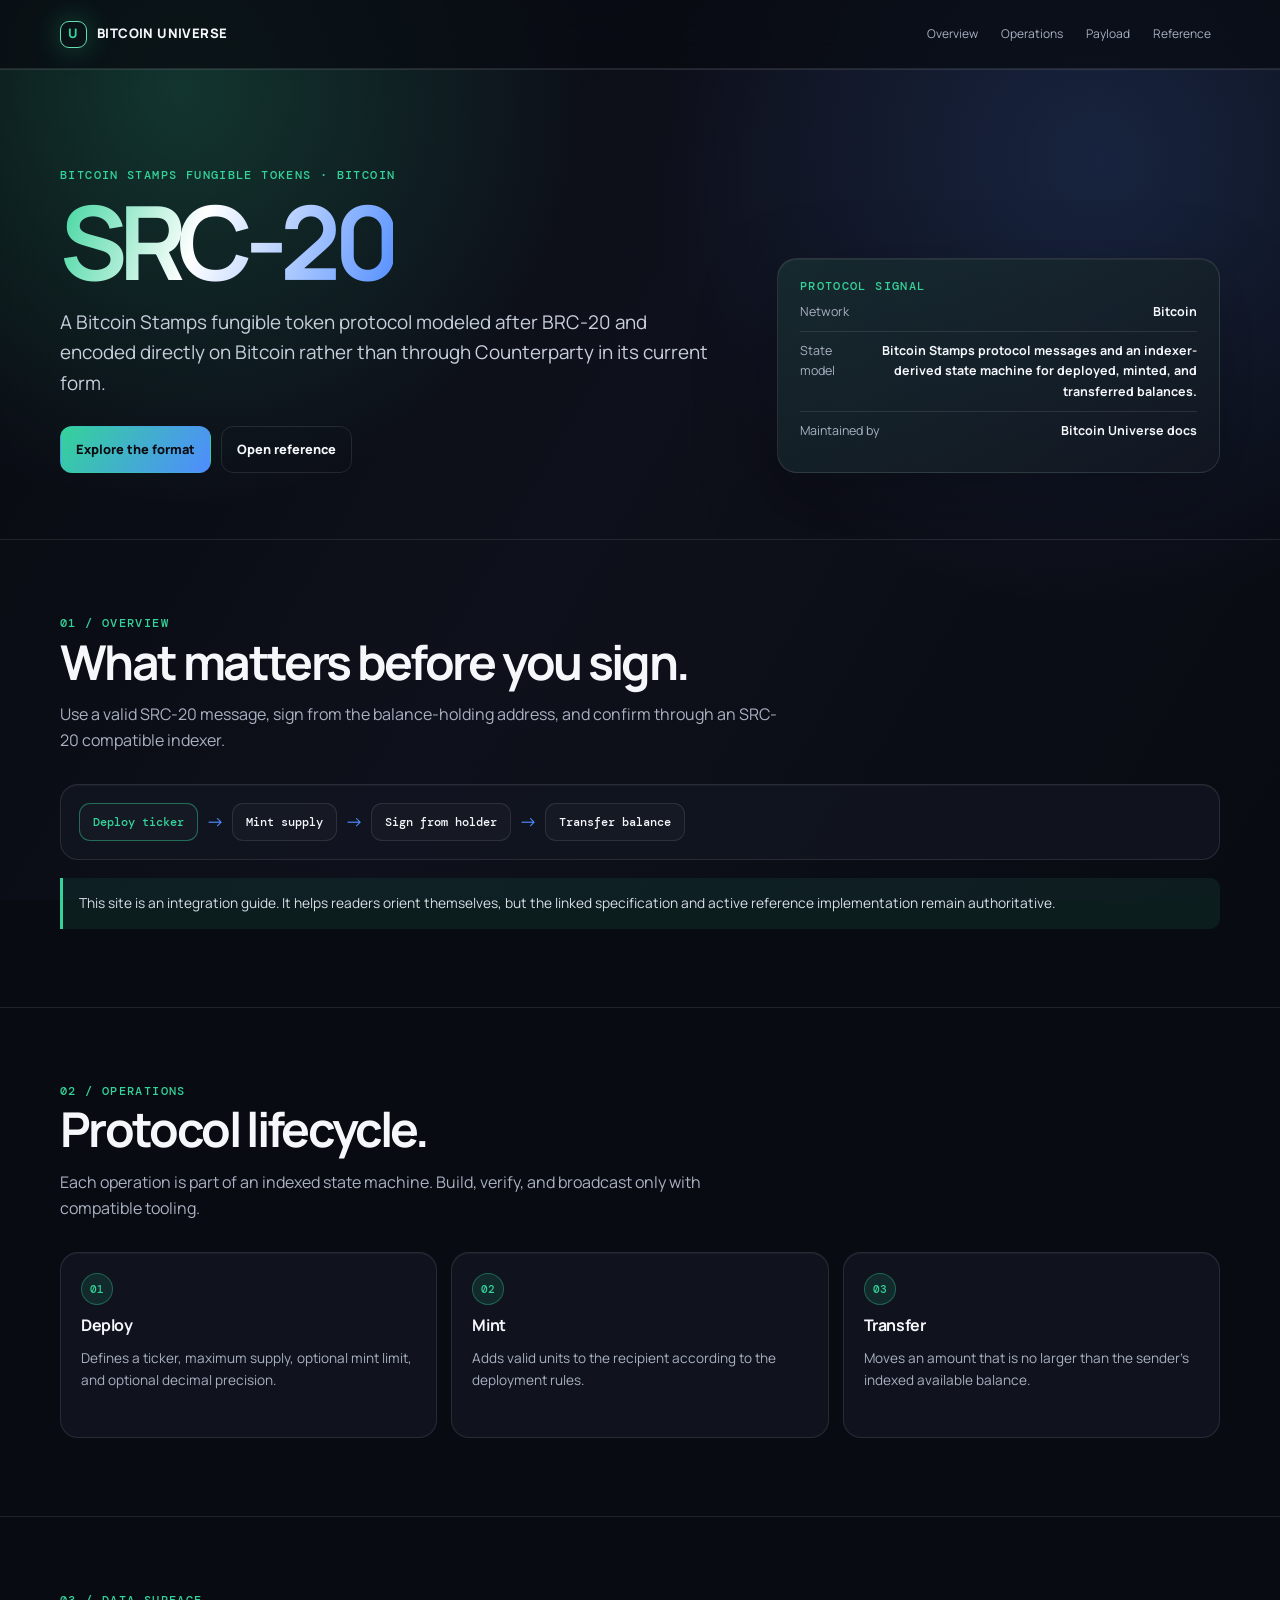
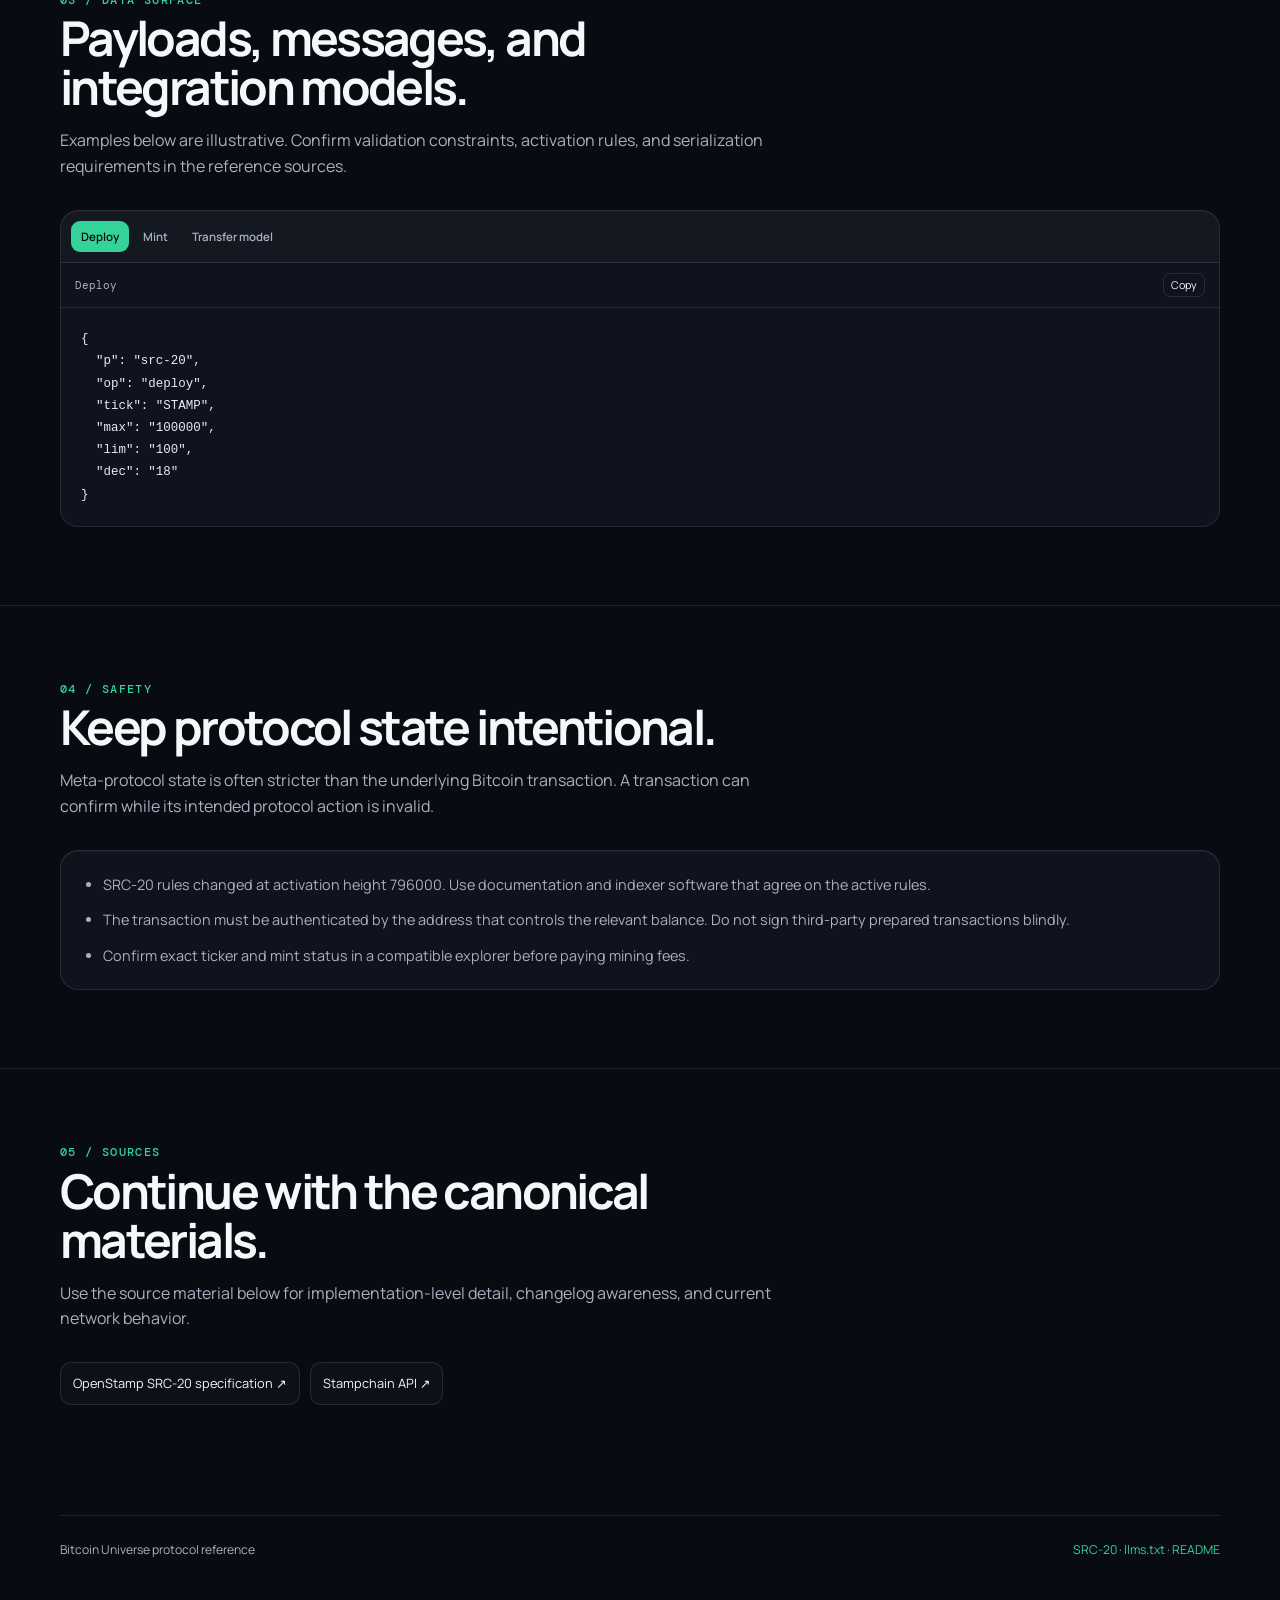
==== index.html @ a76d252d "Publish src-20-docs protocol documentation" ====
<!doctype html>
<html lang="en">
<head>
  <meta charset="utf-8">
  <meta name="viewport" content="width=device-width, initial-scale=1">
  <meta name="description" content="SRC-20 protocol documentation by Bitcoin Universe.">
  <title>SRC-20 | Bitcoin Universe</title>
  <link rel="preconnect" href="https://fonts.googleapis.com">
  <link rel="preconnect" href="https://fonts.gstatic.com" crossorigin>
  <link href="https://fonts.googleapis.com/css2?family=DM+Mono:wght@400;500&family=Manrope:wght@400;500;600;700;800&display=swap" rel="stylesheet">
  <style>
    :root { --accent: #34d399; --accent-2: #4f8cff; --ink: #f5f7fb; --muted: #a9b1c2; --panel: rgba(19,23,34,.78); --line: rgba(255,255,255,.1); --bg: #090b12; --mono: "DM Mono", monospace; --sans: Manrope, system-ui, sans-serif; }
    * { box-sizing: border-box; } html { scroll-behavior: smooth; } body { margin: 0; color: var(--ink); background: var(--bg); font-family: var(--sans); line-height: 1.62; } body::before { content: ""; position: fixed; inset: 0; z-index: -2; background: radial-gradient(circle at 14% 10%, color-mix(in srgb, var(--accent) 21%, transparent), transparent 26rem), radial-gradient(circle at 86% 18%, color-mix(in srgb, var(--accent-2) 17%, transparent), transparent 28rem), linear-gradient(120deg, #080a10, #0e101b 48%, #090b12); } body::after { content: ""; position: fixed; inset: 0; z-index: -1; opacity: .3; background-image: linear-gradient(rgba(255,255,255,.025) 1px, transparent 1px), linear-gradient(90deg, rgba(255,255,255,.025) 1px, transparent 1px); background-size: 48px 48px; mask-image: linear-gradient(to bottom, black, transparent 80%); }
    a { color: inherit; } .wrap { width: min(1160px, calc(100% - 40px)); margin: auto; } .eyebrow, .kicker { font: 500 .72rem/1 var(--mono); letter-spacing: .12em; text-transform: uppercase; color: var(--accent); } .site-header { position: sticky; top: 0; z-index: 20; backdrop-filter: blur(20px); background: rgba(9,11,18,.74); border-bottom: 1px solid var(--line); } .bar { min-height: 68px; display: flex; align-items: center; justify-content: space-between; gap: 20px; } .brand { display: flex; gap: 10px; align-items: center; text-decoration: none; font-size: .82rem; font-weight: 800; letter-spacing: .03em; } .brand-mark { width: 27px; height: 27px; border: 1px solid color-mix(in srgb, var(--accent) 76%, white); border-radius: 9px; display: grid; place-items: center; color: var(--accent); box-shadow: 0 0 28px color-mix(in srgb, var(--accent) 32%, transparent); } nav { display: flex; flex-wrap: wrap; gap: 5px; } nav a { color: var(--muted); font-size: .75rem; text-decoration: none; padding: 7px 9px; border-radius: 8px; } nav a:hover { color: var(--ink); background: rgba(255,255,255,.06); } .hero { padding: 100px 0 66px; position: relative; overflow: clip; } .hero-grid { display: grid; grid-template-columns: minmax(0,1.2fr) minmax(280px,.8fr); gap: 52px; align-items: end; } h1 { max-width: 780px; margin: 12px 0 18px; font-size: clamp(3rem, 8vw, 6.5rem); letter-spacing: -.075em; line-height: .92; } h1 .gradient { background: linear-gradient(110deg, var(--accent), #fff 42%, var(--accent-2)); color: transparent; background-clip: text; } .lead { color: #c8cfdd; font-size: clamp(1rem, 1.7vw, 1.18rem); max-width: 720px; } .hero-actions { display: flex; flex-wrap: wrap; gap: 10px; margin-top: 28px; } .button { border: 1px solid var(--line); border-radius: 12px; padding: 12px 15px; text-decoration: none; font-size: .8rem; font-weight: 800; transition: transform .2s, border-color .2s; } .button:hover { transform: translateY(-2px); border-color: var(--accent); } .button.primary { background: linear-gradient(125deg, var(--accent), var(--accent-2)); color: #0a0b10; border-color: transparent; } .signal { padding: 22px; border: 1px solid var(--line); border-radius: 20px; background: linear-gradient(150deg, color-mix(in srgb, var(--accent) 10%, var(--panel)), var(--panel)); box-shadow: inset 0 1px rgba(255,255,255,.06), 0 25px 80px rgba(0,0,0,.25); } .signal-line { display: flex; justify-content: space-between; gap: 10px; padding: 9px 0; border-bottom: 1px solid var(--line); font-size: .78rem; } .signal-line:last-child { border: 0; } .signal-line span { color: var(--muted); } .signal-line strong { text-align: right; color: var(--ink); } section { padding: 78px 0; border-top: 1px solid var(--line); } .section-head { max-width: 720px; margin-bottom: 30px; } h2 { margin: 8px 0 10px; font-size: clamp(1.8rem, 4vw, 3rem); letter-spacing: -.055em; line-height: 1.02; } h3 { margin: 8px 0; font-size: 1rem; letter-spacing: -.025em; } p { color: var(--muted); } .grid { display: grid; grid-template-columns: repeat(3, 1fr); gap: 14px; } .card, .safety, .flow, .payload, .table-wrap { border: 1px solid var(--line); border-radius: 18px; background: var(--panel); box-shadow: inset 0 1px rgba(255,255,255,.04); } .card { padding: 20px; min-height: 186px; } .step { display: inline-grid; place-items: center; width: 32px; height: 32px; border-radius: 50%; font: 500 .7rem var(--mono); color: var(--accent); background: color-mix(in srgb, var(--accent) 12%, transparent); border: 1px solid color-mix(in srgb, var(--accent) 35%, transparent); } .card p { font-size: .85rem; margin: 0; } .flow { display: flex; flex-wrap: wrap; align-items: center; gap: 8px; padding: 18px; } .flow-item { padding: 10px 13px; border: 1px solid var(--line); border-radius: 11px; font: 500 .75rem var(--mono); background: rgba(255,255,255,.025); } .flow-item:first-child { color: var(--accent); border-color: color-mix(in srgb, var(--accent) 45%, transparent); } .arrow { color: var(--accent-2); font-size: 1.15rem; } .payload { overflow: hidden; } .payload-tabs { display: flex; flex-wrap: wrap; gap: 4px; padding: 10px; border-bottom: 1px solid var(--line); background: rgba(255,255,255,.018); } .payload-tab { border: 0; color: var(--muted); background: transparent; font: 600 .72rem var(--sans); cursor: pointer; border-radius: 9px; padding: 8px 10px; } .payload-tab.active { color: #0b0c12; background: var(--accent); } .payload-panel { display: none; } .payload-panel.active { display: block; } .code-top { display: flex; justify-content: space-between; align-items: center; padding: 10px 14px; color: var(--muted); font: .7rem var(--mono); border-bottom: 1px solid var(--line); } .copy { color: var(--ink); border: 1px solid var(--line); border-radius: 7px; background: transparent; cursor: pointer; padding: 4px 7px; font: .67rem var(--sans); } .copy:hover { border-color: var(--accent); } pre { margin: 0; padding: 20px; overflow: auto; font: .78rem/1.7 var(--mono); color: #e6edf8; } .safety { padding: 22px; } .safety ul { margin: 0; padding-left: 20px; color: var(--muted); font-size: .9rem; } .safety li + li { margin-top: 12px; } .reference-links { display: flex; flex-wrap: wrap; gap: 10px; } .reference-links a { color: var(--ink); font-size: .8rem; text-decoration: none; padding: 10px 12px; border: 1px solid var(--line); border-radius: 11px; background: rgba(255,255,255,.025); } .reference-links a:hover { border-color: var(--accent); } .callout { margin-top: 18px; padding: 14px 16px; border-left: 3px solid var(--accent); background: color-mix(in srgb, var(--accent) 9%, transparent); color: #d9deea; border-radius: 0 10px 10px 0; font-size: .86rem; } table { width: 100%; border-collapse: collapse; font-size: .85rem; } th, td { padding: 13px 16px; text-align: left; vertical-align: top; border-bottom: 1px solid var(--line); } th { color: var(--muted); font: .68rem var(--mono); text-transform: uppercase; letter-spacing: .08em; } tr:last-child td { border: 0; } td { color: var(--muted); } td code { color: var(--accent); font: .75rem var(--mono); } .footer { padding: 32px 0 58px; color: var(--muted); font-size: .76rem; } .footer-inner { display: flex; justify-content: space-between; gap: 16px; border-top: 1px solid var(--line); padding-top: 24px; } .footer a { text-decoration: none; color: var(--accent); } @media (max-width: 800px) { .hero { padding-top: 68px; } .hero-grid, .grid { grid-template-columns: 1fr; gap: 15px; } .signal { max-width: 520px; } nav { display: none; } section { padding: 56px 0; } .wrap { width: min(100% - 28px, 1160px); } h1 { letter-spacing: -.065em; } }
  </style>
</head>
<body>
  <header class="site-header"><div class="wrap bar"><a class="brand" href="index.html"><span class="brand-mark">U</span>BITCOIN UNIVERSE</a><nav><a href="index.html#overview">Overview</a><a href="index.html#operations">Operations</a><a href="index.html#payload">Payload</a><a href="reference.html">Reference</a></nav></div></header>
  <main>
  <section class="hero"><div class="wrap hero-grid"><div><div class="eyebrow">Bitcoin Stamps fungible tokens · Bitcoin</div><h1><span class="gradient">SRC-20</span></h1><p class="lead">A Bitcoin Stamps fungible token protocol modeled after BRC-20 and encoded directly on Bitcoin rather than through Counterparty in its current form.</p><div class="hero-actions"><a class="button primary" href="#payload">Explore the format</a><a class="button" href="reference.html">Open reference</a></div></div><aside class="signal"><div class="kicker">Protocol signal</div><div class="signal-line"><span>Network</span><strong>Bitcoin</strong></div><div class="signal-line"><span>State model</span><strong>Bitcoin Stamps protocol messages and an indexer-derived state machine for deployed, minted, and transferred balances.</strong></div><div class="signal-line"><span>Maintained by</span><strong>Bitcoin Universe docs</strong></div></aside></div></section>
  <section id="overview"><div class="wrap"><div class="section-head"><div class="eyebrow">01 / Overview</div><h2>What matters before you sign.</h2><p>Use a valid SRC-20 message, sign from the balance-holding address, and confirm through an SRC-20 compatible indexer.</p></div><div class="flow"><span class="flow-item">Deploy ticker</span><span class="arrow">→</span><span class="flow-item">Mint supply</span><span class="arrow">→</span><span class="flow-item">Sign from holder</span><span class="arrow">→</span><span class="flow-item">Transfer balance</span></div><div class="callout">This site is an integration guide. It helps readers orient themselves, but the linked specification and active reference implementation remain authoritative.</div></div></section>
  <section id="operations"><div class="wrap"><div class="section-head"><div class="eyebrow">02 / Operations</div><h2>Protocol lifecycle.</h2><p>Each operation is part of an indexed state machine. Build, verify, and broadcast only with compatible tooling.</p></div><div class="grid"><article class="card"><span class="step">01</span><h3>Deploy</h3><p>Defines a ticker, maximum supply, optional mint limit, and optional decimal precision.</p></article><article class="card"><span class="step">02</span><h3>Mint</h3><p>Adds valid units to the recipient according to the deployment rules.</p></article><article class="card"><span class="step">03</span><h3>Transfer</h3><p>Moves an amount that is no larger than the sender&#39;s indexed available balance.</p></article></div></div></section>
  <section id="payload"><div class="wrap"><div class="section-head"><div class="eyebrow">03 / Data surface</div><h2>Payloads, messages, and integration models.</h2><p>Examples below are illustrative. Confirm validation constraints, activation rules, and serialization requirements in the reference sources.</p></div><div class="payload"><div class="payload-tabs"><button class="payload-tab active" type="button" data-payload="payload-0">Deploy</button><button class="payload-tab " type="button" data-payload="payload-1">Mint</button><button class="payload-tab " type="button" data-payload="payload-2">Transfer model</button></div><div class="payload-panel active" id="payload-0"><div class="code-top"><span>Deploy</span><button class="copy" type="button" data-copy="{
  &quot;p&quot;: &quot;src-20&quot;,
  &quot;op&quot;: &quot;deploy&quot;,
  &quot;tick&quot;: &quot;STAMP&quot;,
  &quot;max&quot;: &quot;100000&quot;,
  &quot;lim&quot;: &quot;100&quot;,
  &quot;dec&quot;: &quot;18&quot;
}">Copy</button></div><pre><code>{
  &quot;p&quot;: &quot;src-20&quot;,
  &quot;op&quot;: &quot;deploy&quot;,
  &quot;tick&quot;: &quot;STAMP&quot;,
  &quot;max&quot;: &quot;100000&quot;,
  &quot;lim&quot;: &quot;100&quot;,
  &quot;dec&quot;: &quot;18&quot;
}</code></pre></div><div class="payload-panel " id="payload-1"><div class="code-top"><span>Mint</span><button class="copy" type="button" data-copy="{
  &quot;p&quot;: &quot;src-20&quot;,
  &quot;op&quot;: &quot;mint&quot;,
  &quot;tick&quot;: &quot;STAMP&quot;,
  &quot;amt&quot;: &quot;100&quot;
}">Copy</button></div><pre><code>{
  &quot;p&quot;: &quot;src-20&quot;,
  &quot;op&quot;: &quot;mint&quot;,
  &quot;tick&quot;: &quot;STAMP&quot;,
  &quot;amt&quot;: &quot;100&quot;
}</code></pre></div><div class="payload-panel " id="payload-2"><div class="code-top"><span>Transfer model</span><button class="copy" type="button" data-copy="Source wallet signs the Bitcoin transaction.
The destination is carried by the Bitcoin transaction itself.">Copy</button></div><pre><code>Source wallet signs the Bitcoin transaction.
The destination is carried by the Bitcoin transaction itself.</code></pre></div></div></div></section>
  <section id="safety"><div class="wrap"><div class="section-head"><div class="eyebrow">04 / Safety</div><h2>Keep protocol state intentional.</h2><p>Meta-protocol state is often stricter than the underlying Bitcoin transaction. A transaction can confirm while its intended protocol action is invalid.</p></div><div class="safety"><ul><li>SRC-20 rules changed at activation height 796000. Use documentation and indexer software that agree on the active rules.</li><li>The transaction must be authenticated by the address that controls the relevant balance. Do not sign third-party prepared transactions blindly.</li><li>Confirm exact ticker and mint status in a compatible explorer before paying mining fees.</li></ul></div></div></section>
  <section id="sources"><div class="wrap"><div class="section-head"><div class="eyebrow">05 / Sources</div><h2>Continue with the canonical materials.</h2><p>Use the source material below for implementation-level detail, changelog awareness, and current network behavior.</p></div><div class="reference-links"><a href="https://docs.openstamp.io/introduction/src20-protocol/src20-on-bitcoin" target="_blank" rel="noreferrer">OpenStamp SRC-20 specification <span aria-hidden="true">↗</span></a><a href="https://stampchain.io/docs" target="_blank" rel="noreferrer">Stampchain API <span aria-hidden="true">↗</span></a></div></div></section>
  </main>
  <footer class="footer"><div class="wrap footer-inner"><span>Bitcoin Universe protocol reference</span><span><a href="index.html">SRC-20</a> · <a href="llms.txt">llms.txt</a> · <a href="README.md">README</a></span></div></footer>
  <script>
    document.querySelectorAll('.payload-tab').forEach((tab) => tab.addEventListener('click', () => { document.querySelectorAll('.payload-tab,.payload-panel').forEach((el) => el.classList.remove('active')); tab.classList.add('active'); document.getElementById(tab.dataset.payload).classList.add('active'); }));
    document.querySelectorAll('[data-copy]').forEach((button) => button.addEventListener('click', async () => { try { await navigator.clipboard.writeText(button.dataset.copy); const old = button.textContent; button.textContent = 'Copied'; setTimeout(() => { button.textContent = old; }, 1200); } catch { button.textContent = 'Copy failed'; } }));
  </script>
</body>
</html>
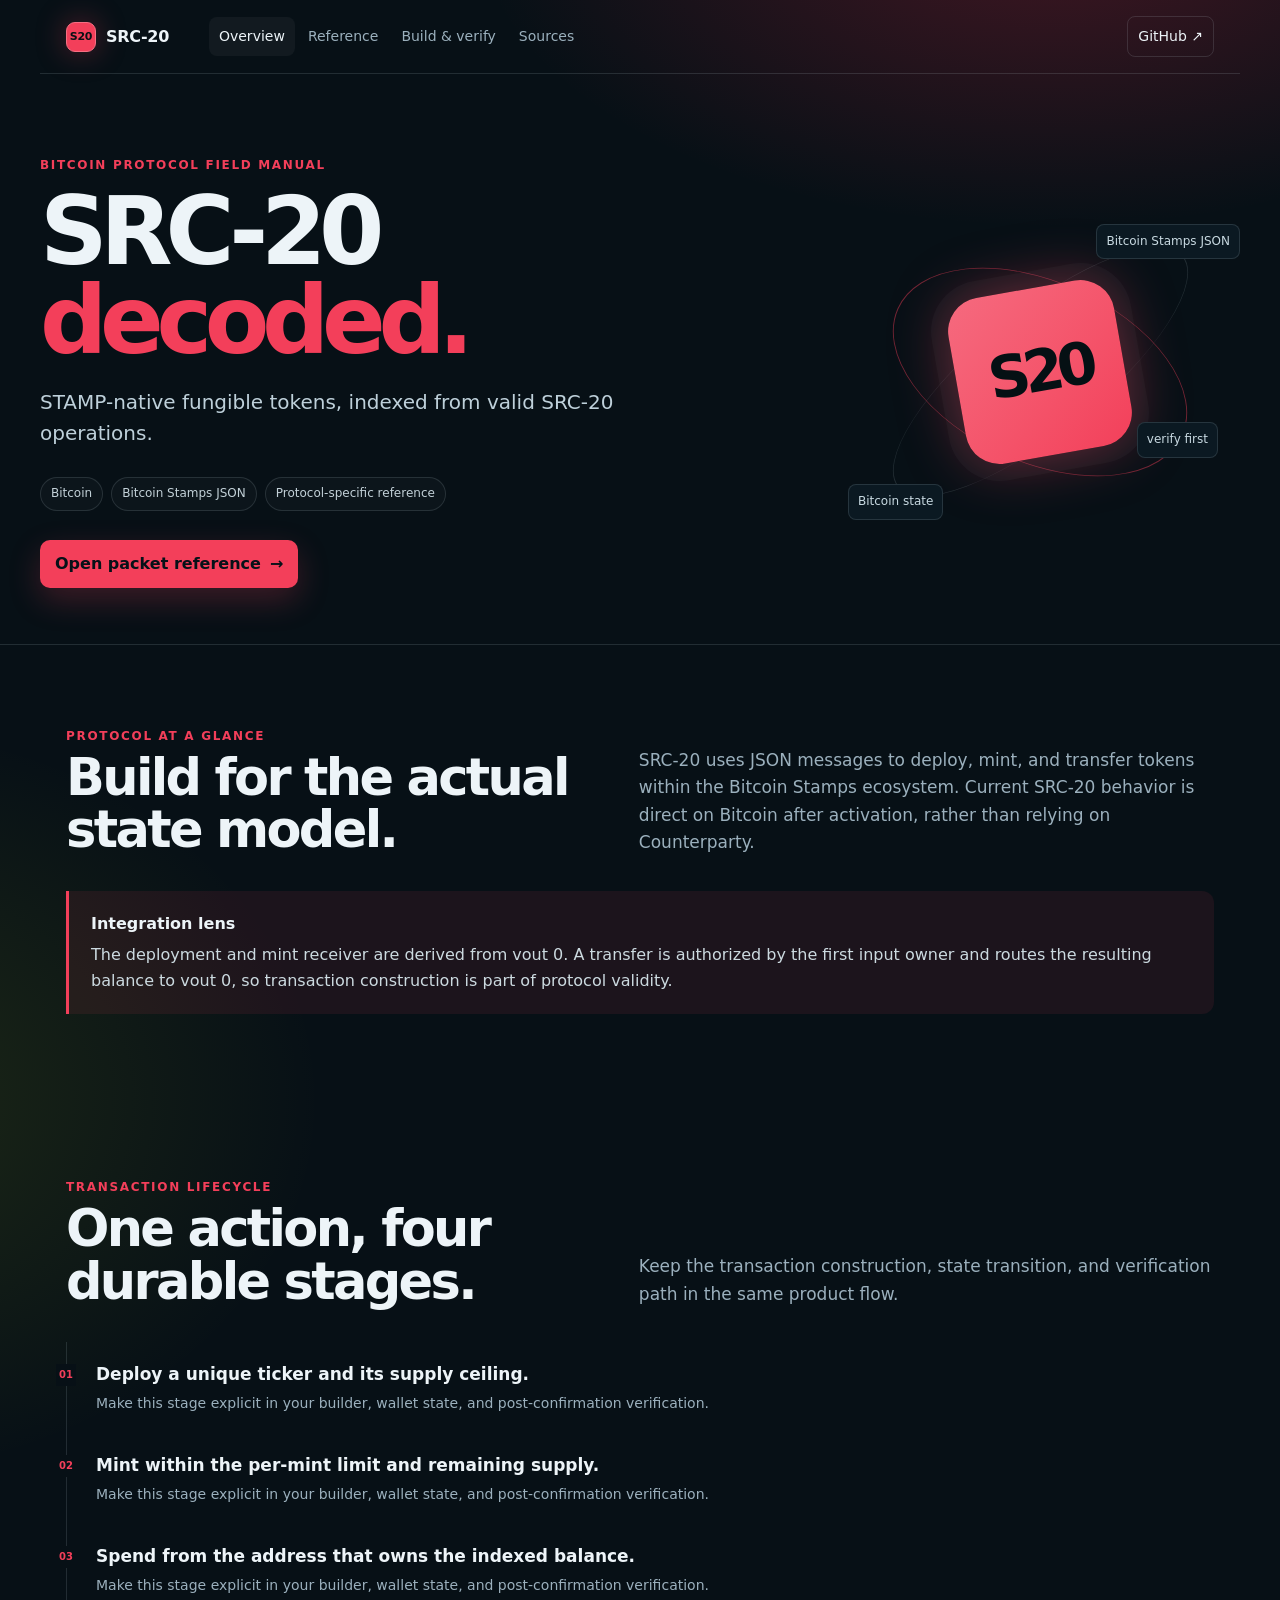
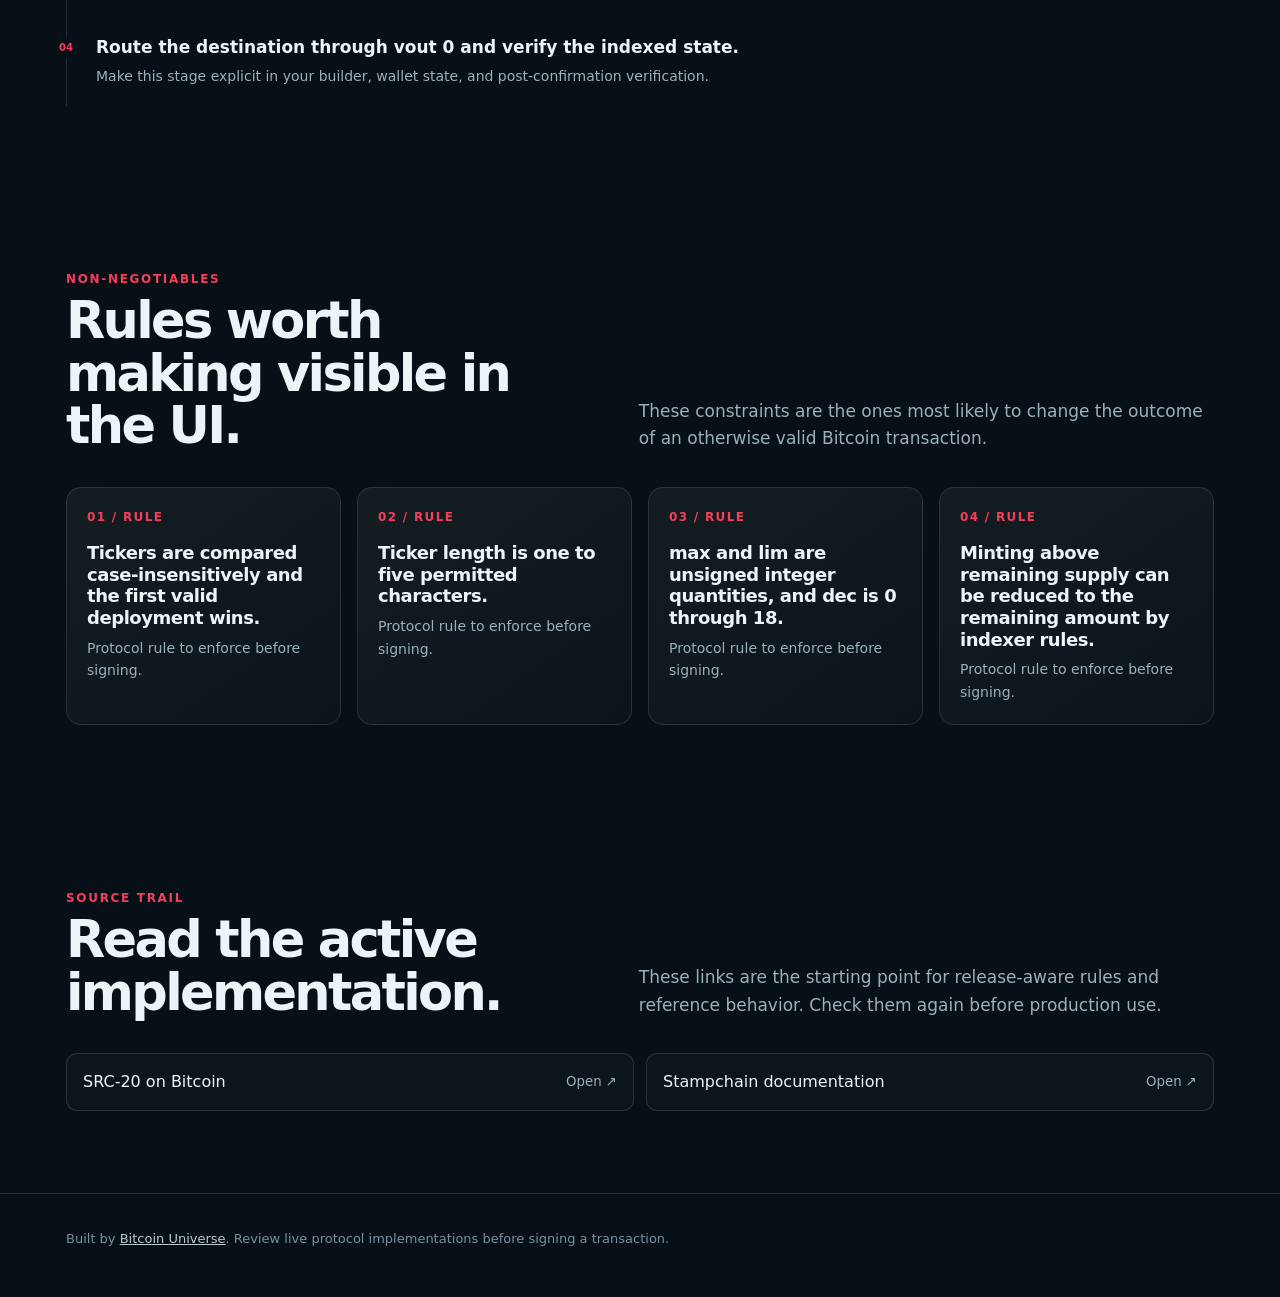
==== commit c0cc5526: "Replace generic docs with protocol manuals" ====
--- a/index.html
+++ b/index.html
@@ -1,59 +1,4 @@
 <!doctype html>
-<html lang="en">
-<head>
-  <meta charset="utf-8">
-  <meta name="viewport" content="width=device-width, initial-scale=1">
-  <meta name="description" content="SRC-20 protocol documentation by Bitcoin Universe.">
-  <title>SRC-20 | Bitcoin Universe</title>
-  <link rel="preconnect" href="https://fonts.googleapis.com">
-  <link rel="preconnect" href="https://fonts.gstatic.com" crossorigin>
-  <link href="https://fonts.googleapis.com/css2?family=DM+Mono:wght@400;500&family=Manrope:wght@400;500;600;700;800&display=swap" rel="stylesheet">
-  <style>
-    :root { --accent: #34d399; --accent-2: #4f8cff; --ink: #f5f7fb; --muted: #a9b1c2; --panel: rgba(19,23,34,.78); --line: rgba(255,255,255,.1); --bg: #090b12; --mono: "DM Mono", monospace; --sans: Manrope, system-ui, sans-serif; }
-    * { box-sizing: border-box; } html { scroll-behavior: smooth; } body { margin: 0; color: var(--ink); background: var(--bg); font-family: var(--sans); line-height: 1.62; } body::before { content: ""; position: fixed; inset: 0; z-index: -2; background: radial-gradient(circle at 14% 10%, color-mix(in srgb, var(--accent) 21%, transparent), transparent 26rem), radial-gradient(circle at 86% 18%, color-mix(in srgb, var(--accent-2) 17%, transparent), transparent 28rem), linear-gradient(120deg, #080a10, #0e101b 48%, #090b12); } body::after { content: ""; position: fixed; inset: 0; z-index: -1; opacity: .3; background-image: linear-gradient(rgba(255,255,255,.025) 1px, transparent 1px), linear-gradient(90deg, rgba(255,255,255,.025) 1px, transparent 1px); background-size: 48px 48px; mask-image: linear-gradient(to bottom, black, transparent 80%); }
-    a { color: inherit; } .wrap { width: min(1160px, calc(100% - 40px)); margin: auto; } .eyebrow, .kicker { font: 500 .72rem/1 var(--mono); letter-spacing: .12em; text-transform: uppercase; color: var(--accent); } .site-header { position: sticky; top: 0; z-index: 20; backdrop-filter: blur(20px); background: rgba(9,11,18,.74); border-bottom: 1px solid var(--line); } .bar { min-height: 68px; display: flex; align-items: center; justify-content: space-between; gap: 20px; } .brand { display: flex; gap: 10px; align-items: center; text-decoration: none; font-size: .82rem; font-weight: 800; letter-spacing: .03em; } .brand-mark { width: 27px; height: 27px; border: 1px solid color-mix(in srgb, var(--accent) 76%, white); border-radius: 9px; display: grid; place-items: center; color: var(--accent); box-shadow: 0 0 28px color-mix(in srgb, var(--accent) 32%, transparent); } nav { display: flex; flex-wrap: wrap; gap: 5px; } nav a { color: var(--muted); font-size: .75rem; text-decoration: none; padding: 7px 9px; border-radius: 8px; } nav a:hover { color: var(--ink); background: rgba(255,255,255,.06); } .hero { padding: 100px 0 66px; position: relative; overflow: clip; } .hero-grid { display: grid; grid-template-columns: minmax(0,1.2fr) minmax(280px,.8fr); gap: 52px; align-items: end; } h1 { max-width: 780px; margin: 12px 0 18px; font-size: clamp(3rem, 8vw, 6.5rem); letter-spacing: -.075em; line-height: .92; } h1 .gradient { background: linear-gradient(110deg, var(--accent), #fff 42%, var(--accent-2)); color: transparent; background-clip: text; } .lead { color: #c8cfdd; font-size: clamp(1rem, 1.7vw, 1.18rem); max-width: 720px; } .hero-actions { display: flex; flex-wrap: wrap; gap: 10px; margin-top: 28px; } .button { border: 1px solid var(--line); border-radius: 12px; padding: 12px 15px; text-decoration: none; font-size: .8rem; font-weight: 800; transition: transform .2s, border-color .2s; } .button:hover { transform: translateY(-2px); border-color: var(--accent); } .button.primary { background: linear-gradient(125deg, var(--accent), var(--accent-2)); color: #0a0b10; border-color: transparent; } .signal { padding: 22px; border: 1px solid var(--line); border-radius: 20px; background: linear-gradient(150deg, color-mix(in srgb, var(--accent) 10%, var(--panel)), var(--panel)); box-shadow: inset 0 1px rgba(255,255,255,.06), 0 25px 80px rgba(0,0,0,.25); } .signal-line { display: flex; justify-content: space-between; gap: 10px; padding: 9px 0; border-bottom: 1px solid var(--line); font-size: .78rem; } .signal-line:last-child { border: 0; } .signal-line span { color: var(--muted); } .signal-line strong { text-align: right; color: var(--ink); } section { padding: 78px 0; border-top: 1px solid var(--line); } .section-head { max-width: 720px; margin-bottom: 30px; } h2 { margin: 8px 0 10px; font-size: clamp(1.8rem, 4vw, 3rem); letter-spacing: -.055em; line-height: 1.02; } h3 { margin: 8px 0; font-size: 1rem; letter-spacing: -.025em; } p { color: var(--muted); } .grid { display: grid; grid-template-columns: repeat(3, 1fr); gap: 14px; } .card, .safety, .flow, .payload, .table-wrap { border: 1px solid var(--line); border-radius: 18px; background: var(--panel); box-shadow: inset 0 1px rgba(255,255,255,.04); } .card { padding: 20px; min-height: 186px; } .step { display: inline-grid; place-items: center; width: 32px; height: 32px; border-radius: 50%; font: 500 .7rem var(--mono); color: var(--accent); background: color-mix(in srgb, var(--accent) 12%, transparent); border: 1px solid color-mix(in srgb, var(--accent) 35%, transparent); } .card p { font-size: .85rem; margin: 0; } .flow { display: flex; flex-wrap: wrap; align-items: center; gap: 8px; padding: 18px; } .flow-item { padding: 10px 13px; border: 1px solid var(--line); border-radius: 11px; font: 500 .75rem var(--mono); background: rgba(255,255,255,.025); } .flow-item:first-child { color: var(--accent); border-color: color-mix(in srgb, var(--accent) 45%, transparent); } .arrow { color: var(--accent-2); font-size: 1.15rem; } .payload { overflow: hidden; } .payload-tabs { display: flex; flex-wrap: wrap; gap: 4px; padding: 10px; border-bottom: 1px solid var(--line); background: rgba(255,255,255,.018); } .payload-tab { border: 0; color: var(--muted); background: transparent; font: 600 .72rem var(--sans); cursor: pointer; border-radius: 9px; padding: 8px 10px; } .payload-tab.active { color: #0b0c12; background: var(--accent); } .payload-panel { display: none; } .payload-panel.active { display: block; } .code-top { display: flex; justify-content: space-between; align-items: center; padding: 10px 14px; color: var(--muted); font: .7rem var(--mono); border-bottom: 1px solid var(--line); } .copy { color: var(--ink); border: 1px solid var(--line); border-radius: 7px; background: transparent; cursor: pointer; padding: 4px 7px; font: .67rem var(--sans); } .copy:hover { border-color: var(--accent); } pre { margin: 0; padding: 20px; overflow: auto; font: .78rem/1.7 var(--mono); color: #e6edf8; } .safety { padding: 22px; } .safety ul { margin: 0; padding-left: 20px; color: var(--muted); font-size: .9rem; } .safety li + li { margin-top: 12px; } .reference-links { display: flex; flex-wrap: wrap; gap: 10px; } .reference-links a { color: var(--ink); font-size: .8rem; text-decoration: none; padding: 10px 12px; border: 1px solid var(--line); border-radius: 11px; background: rgba(255,255,255,.025); } .reference-links a:hover { border-color: var(--accent); } .callout { margin-top: 18px; padding: 14px 16px; border-left: 3px solid var(--accent); background: color-mix(in srgb, var(--accent) 9%, transparent); color: #d9deea; border-radius: 0 10px 10px 0; font-size: .86rem; } table { width: 100%; border-collapse: collapse; font-size: .85rem; } th, td { padding: 13px 16px; text-align: left; vertical-align: top; border-bottom: 1px solid var(--line); } th { color: var(--muted); font: .68rem var(--mono); text-transform: uppercase; letter-spacing: .08em; } tr:last-child td { border: 0; } td { color: var(--muted); } td code { color: var(--accent); font: .75rem var(--mono); } .footer { padding: 32px 0 58px; color: var(--muted); font-size: .76rem; } .footer-inner { display: flex; justify-content: space-between; gap: 16px; border-top: 1px solid var(--line); padding-top: 24px; } .footer a { text-decoration: none; color: var(--accent); } @media (max-width: 800px) { .hero { padding-top: 68px; } .hero-grid, .grid { grid-template-columns: 1fr; gap: 15px; } .signal { max-width: 520px; } nav { display: none; } section { padding: 56px 0; } .wrap { width: min(100% - 28px, 1160px); } h1 { letter-spacing: -.065em; } }
-  </style>
-</head>
-<body>
-  <header class="site-header"><div class="wrap bar"><a class="brand" href="index.html"><span class="brand-mark">U</span>BITCOIN UNIVERSE</a><nav><a href="index.html#overview">Overview</a><a href="index.html#operations">Operations</a><a href="index.html#payload">Payload</a><a href="reference.html">Reference</a></nav></div></header>
-  <main>
-  <section class="hero"><div class="wrap hero-grid"><div><div class="eyebrow">Bitcoin Stamps fungible tokens · Bitcoin</div><h1><span class="gradient">SRC-20</span></h1><p class="lead">A Bitcoin Stamps fungible token protocol modeled after BRC-20 and encoded directly on Bitcoin rather than through Counterparty in its current form.</p><div class="hero-actions"><a class="button primary" href="#payload">Explore the format</a><a class="button" href="reference.html">Open reference</a></div></div><aside class="signal"><div class="kicker">Protocol signal</div><div class="signal-line"><span>Network</span><strong>Bitcoin</strong></div><div class="signal-line"><span>State model</span><strong>Bitcoin Stamps protocol messages and an indexer-derived state machine for deployed, minted, and transferred balances.</strong></div><div class="signal-line"><span>Maintained by</span><strong>Bitcoin Universe docs</strong></div></aside></div></section>
-  <section id="overview"><div class="wrap"><div class="section-head"><div class="eyebrow">01 / Overview</div><h2>What matters before you sign.</h2><p>Use a valid SRC-20 message, sign from the balance-holding address, and confirm through an SRC-20 compatible indexer.</p></div><div class="flow"><span class="flow-item">Deploy ticker</span><span class="arrow">→</span><span class="flow-item">Mint supply</span><span class="arrow">→</span><span class="flow-item">Sign from holder</span><span class="arrow">→</span><span class="flow-item">Transfer balance</span></div><div class="callout">This site is an integration guide. It helps readers orient themselves, but the linked specification and active reference implementation remain authoritative.</div></div></section>
-  <section id="operations"><div class="wrap"><div class="section-head"><div class="eyebrow">02 / Operations</div><h2>Protocol lifecycle.</h2><p>Each operation is part of an indexed state machine. Build, verify, and broadcast only with compatible tooling.</p></div><div class="grid"><article class="card"><span class="step">01</span><h3>Deploy</h3><p>Defines a ticker, maximum supply, optional mint limit, and optional decimal precision.</p></article><article class="card"><span class="step">02</span><h3>Mint</h3><p>Adds valid units to the recipient according to the deployment rules.</p></article><article class="card"><span class="step">03</span><h3>Transfer</h3><p>Moves an amount that is no larger than the sender&#39;s indexed available balance.</p></article></div></div></section>
-  <section id="payload"><div class="wrap"><div class="section-head"><div class="eyebrow">03 / Data surface</div><h2>Payloads, messages, and integration models.</h2><p>Examples below are illustrative. Confirm validation constraints, activation rules, and serialization requirements in the reference sources.</p></div><div class="payload"><div class="payload-tabs"><button class="payload-tab active" type="button" data-payload="payload-0">Deploy</button><button class="payload-tab " type="button" data-payload="payload-1">Mint</button><button class="payload-tab " type="button" data-payload="payload-2">Transfer model</button></div><div class="payload-panel active" id="payload-0"><div class="code-top"><span>Deploy</span><button class="copy" type="button" data-copy="{
-  &quot;p&quot;: &quot;src-20&quot;,
-  &quot;op&quot;: &quot;deploy&quot;,
-  &quot;tick&quot;: &quot;STAMP&quot;,
-  &quot;max&quot;: &quot;100000&quot;,
-  &quot;lim&quot;: &quot;100&quot;,
-  &quot;dec&quot;: &quot;18&quot;
-}">Copy</button></div><pre><code>{
-  &quot;p&quot;: &quot;src-20&quot;,
-  &quot;op&quot;: &quot;deploy&quot;,
-  &quot;tick&quot;: &quot;STAMP&quot;,
-  &quot;max&quot;: &quot;100000&quot;,
-  &quot;lim&quot;: &quot;100&quot;,
-  &quot;dec&quot;: &quot;18&quot;
-}</code></pre></div><div class="payload-panel " id="payload-1"><div class="code-top"><span>Mint</span><button class="copy" type="button" data-copy="{
-  &quot;p&quot;: &quot;src-20&quot;,
-  &quot;op&quot;: &quot;mint&quot;,
-  &quot;tick&quot;: &quot;STAMP&quot;,
-  &quot;amt&quot;: &quot;100&quot;
-}">Copy</button></div><pre><code>{
-  &quot;p&quot;: &quot;src-20&quot;,
-  &quot;op&quot;: &quot;mint&quot;,
-  &quot;tick&quot;: &quot;STAMP&quot;,
-  &quot;amt&quot;: &quot;100&quot;
-}</code></pre></div><div class="payload-panel " id="payload-2"><div class="code-top"><span>Transfer model</span><button class="copy" type="button" data-copy="Source wallet signs the Bitcoin transaction.
-The destination is carried by the Bitcoin transaction itself.">Copy</button></div><pre><code>Source wallet signs the Bitcoin transaction.
-The destination is carried by the Bitcoin transaction itself.</code></pre></div></div></div></section>
-  <section id="safety"><div class="wrap"><div class="section-head"><div class="eyebrow">04 / Safety</div><h2>Keep protocol state intentional.</h2><p>Meta-protocol state is often stricter than the underlying Bitcoin transaction. A transaction can confirm while its intended protocol action is invalid.</p></div><div class="safety"><ul><li>SRC-20 rules changed at activation height 796000. Use documentation and indexer software that agree on the active rules.</li><li>The transaction must be authenticated by the address that controls the relevant balance. Do not sign third-party prepared transactions blindly.</li><li>Confirm exact ticker and mint status in a compatible explorer before paying mining fees.</li></ul></div></div></section>
-  <section id="sources"><div class="wrap"><div class="section-head"><div class="eyebrow">05 / Sources</div><h2>Continue with the canonical materials.</h2><p>Use the source material below for implementation-level detail, changelog awareness, and current network behavior.</p></div><div class="reference-links"><a href="https://docs.openstamp.io/introduction/src20-protocol/src20-on-bitcoin" target="_blank" rel="noreferrer">OpenStamp SRC-20 specification <span aria-hidden="true">↗</span></a><a href="https://stampchain.io/docs" target="_blank" rel="noreferrer">Stampchain API <span aria-hidden="true">↗</span></a></div></div></section>
-  </main>
-  <footer class="footer"><div class="wrap footer-inner"><span>Bitcoin Universe protocol reference</span><span><a href="index.html">SRC-20</a> · <a href="llms.txt">llms.txt</a> · <a href="README.md">README</a></span></div></footer>
-  <script>
-    document.querySelectorAll('.payload-tab').forEach((tab) => tab.addEventListener('click', () => { document.querySelectorAll('.payload-tab,.payload-panel').forEach((el) => el.classList.remove('active')); tab.classList.add('active'); document.getElementById(tab.dataset.payload).classList.add('active'); }));
-    document.querySelectorAll('[data-copy]').forEach((button) => button.addEventListener('click', async () => { try { await navigator.clipboard.writeText(button.dataset.copy); const old = button.textContent; button.textContent = 'Copied'; setTimeout(() => { button.textContent = old; }, 1200); } catch { button.textContent = 'Copy failed'; } }));
-  </script>
-</body>
-</html>+<html lang="en"><head><meta charset="utf-8"><meta name="viewport" content="width=device-width,initial-scale=1"><meta name="description" content="STAMP-native fungible tokens, indexed from valid SRC-20 operations."><meta name="theme-color" content="#071016"><title>SRC-20 | Bitcoin Universe Docs</title><style>
+:root{--accent:hsl(351 88% 60%);--ink:#edf4f8;--muted:#9bb0bd;--paper:#071016;--panel:#0d1921;--line:rgba(214,239,247,.13);--soft:rgba(255,255,255,.045)}*{box-sizing:border-box}html{scroll-behavior:smooth}body{margin:0;color:var(--ink);background:radial-gradient(900px 480px at 82% -80px,hsla(351,90%,56%,.25),transparent 64%),radial-gradient(680px 540px at -12% 38%,hsla(69,82%,48%,.12),transparent 70%),var(--paper);font:16px/1.62 ui-sans-serif,system-ui,-apple-system,BlinkMacSystemFont,"Segoe UI",sans-serif}.top{height:74px;display:flex;gap:22px;align-items:center;max-width:1200px;margin:auto;padding:0 26px;border-bottom:1px solid var(--line);position:relative;z-index:4}.brand{display:flex;align-items:center;gap:10px;color:var(--ink);text-decoration:none;font-weight:760;letter-spacing:-.02em}.brand b{display:grid;place-items:center;width:30px;height:30px;border:1px solid color-mix(in srgb,var(--accent),white 25%);border-radius:9px;color:#081115;background:var(--accent);font-size:11px;box-shadow:0 0 30px color-mix(in srgb,var(--accent),transparent 65%)}nav{display:flex;gap:3px;margin-left:18px}nav a,.repo{color:var(--muted);text-decoration:none;padding:8px 10px;border-radius:8px;font-size:14px}nav a:hover,nav a.active{color:var(--ink);background:var(--soft)}.repo{margin-left:auto;border:1px solid var(--line);color:var(--ink)}.wrap{max-width:1200px;margin:auto;padding:0 26px}.hero{min-height:520px;padding:82px 0 56px;display:grid;grid-template-columns:minmax(0,1fr) 400px;gap:55px;align-items:center}.eyebrow{font-size:12px;letter-spacing:.14em;text-transform:uppercase;color:var(--accent);font-weight:800}.hero h1{font-size:clamp(48px,7.7vw,94px);letter-spacing:-.078em;line-height:.94;margin:13px 0 22px;max-width:720px}.hero p{color:#bed0da;font-size:20px;line-height:1.55;max-width:690px;margin:0}.chips{display:flex;flex-wrap:wrap;gap:8px;margin-top:28px}.chip{padding:6px 10px;border:1px solid var(--line);border-radius:999px;color:#c3d1d8;background:rgba(255,255,255,.025);font-size:12px}.cta{display:inline-flex;align-items:center;gap:9px;margin-top:29px;padding:11px 15px;background:var(--accent);color:#061118;text-decoration:none;font-weight:800;border-radius:10px;box-shadow:0 12px 32px color-mix(in srgb,var(--accent),transparent 77%)}.orbit{height:380px;position:relative;display:grid;place-items:center;isolation:isolate}.orbit:before,.orbit:after{content:"";position:absolute;border:1px solid color-mix(in srgb,var(--accent),transparent 55%);border-radius:50%;z-index:-1}.orbit:before{width:310px;height:310px;transform:rotate(24deg) scaleY(.58)}.orbit:after{width:365px;height:365px;border-color:var(--line);transform:rotate(-39deg) scaleY(.33)}.core{width:168px;height:168px;border-radius:34px;display:grid;place-items:center;background:linear-gradient(140deg,color-mix(in srgb,var(--accent),white 22%),var(--accent));color:#051014;font-size:58px;font-weight:900;letter-spacing:-.11em;box-shadow:0 0 0 17px rgba(255,255,255,.028),0 0 60px color-mix(in srgb,var(--accent),transparent 58%);transform:rotate(-10deg)}.node{position:absolute;border:1px solid var(--line);background:#0b1922;color:#c8d9e1;padding:7px 9px;border-radius:8px;font-size:12px}.node.one{top:42px;right:0}.node.two{bottom:42px;left:8px}.node.three{right:22px;bottom:104px}.divider{height:1px;background:var(--line)}section{padding:82px 0}.section-head{display:grid;grid-template-columns:minmax(0,1fr) minmax(0,1.1fr);gap:50px;margin-bottom:34px}.section-head h2{letter-spacing:-.052em;font-size:clamp(29px,4.1vw,51px);line-height:1.03;margin:6px 0 0}.section-head p{color:var(--muted);align-self:end;margin:0;font-size:17px}.grid{display:grid;gap:16px}.four{grid-template-columns:repeat(4,1fr)}.three{grid-template-columns:repeat(3,1fr)}.card{border:1px solid var(--line);background:linear-gradient(145deg,rgba(255,255,255,.055),rgba(255,255,255,.018));border-radius:15px;padding:20px;min-width:0}.card .number{color:var(--accent);font-size:12px;font-weight:800;letter-spacing:.11em}.card h3{font-size:18px;letter-spacing:-.025em;line-height:1.2;margin:15px 0 8px}.card p{color:var(--muted);font-size:14px;margin:0}.steps{counter-reset:step}.step{counter-increment:step;position:relative;padding:22px 17px 18px 29px;border-left:1px solid var(--line)}.step:before{content:counter(step,decimal-leading-zero);position:absolute;top:22px;left:-11px;color:var(--accent);font-size:10px;font-weight:900;background:var(--paper);padding:3px}.step h3{margin:0 0 7px;font-size:17px;line-height:1.25}.step p{margin:0;color:var(--muted);font-size:14px}.callout{border-left:3px solid var(--accent);border-radius:0 12px 12px 0;background:color-mix(in srgb,var(--accent),transparent 91%);padding:20px 22px;color:#ccdae0}.callout b{display:block;color:var(--ink);margin-bottom:5px}.packet{padding:0;overflow:hidden}.packet header{display:flex;align-items:center;justify-content:space-between;padding:13px 16px;border-bottom:1px solid var(--line);font-size:13px;font-weight:800}.packet button{background:transparent;color:var(--muted);border:1px solid var(--line);border-radius:6px;padding:4px 7px;cursor:pointer;font:inherit;font-size:11px}.packet button:hover{color:var(--ink)}pre{white-space:pre-wrap;overflow:auto;padding:18px;margin:0;color:#c5e7f3;font:13px/1.65 ui-monospace,SFMono-Regular,Consolas,monospace;background:#071219}.table-wrap{overflow:auto;border:1px solid var(--line);border-radius:14px}table{width:100%;border-collapse:collapse;min-width:690px;background:rgba(255,255,255,.018)}th,td{text-align:left;padding:14px 15px;border-bottom:1px solid var(--line);vertical-align:top}th{font-size:11px;letter-spacing:.1em;text-transform:uppercase;color:var(--accent);background:rgba(255,255,255,.025)}td{font-size:14px;color:#c0d0d8}td:first-child{font-family:ui-monospace,monospace;color:#ecf5f8;font-weight:700}tr:last-child td{border-bottom:0}.checklist{list-style:none;padding:0;margin:0;display:grid;gap:10px}.checklist li{display:flex;gap:11px;padding:13px 14px;border:1px solid var(--line);border-radius:10px;color:#c9d8de;background:rgba(255,255,255,.025)}.checklist li:before{content:'✓';display:grid;place-items:center;flex:0 0 20px;width:20px;height:20px;border-radius:50%;background:color-mix(in srgb,var(--accent),transparent 80%);color:var(--accent);font-weight:900}.sources{display:grid;grid-template-columns:repeat(2,minmax(0,1fr));gap:12px}.source{display:flex;align-items:center;justify-content:space-between;gap:16px;padding:15px 16px;border:1px solid var(--line);border-radius:11px;color:var(--ink);text-decoration:none;background:rgba(255,255,255,.025)}.source small{color:var(--muted);white-space:nowrap}.footer{padding:34px 0 48px;border-top:1px solid var(--line);color:#78909e;font-size:13px}.footer a{color:#b9cad0}.guide-list{display:grid;gap:0;counter-reset:guide}.guide-list article{counter-increment:guide;display:grid;grid-template-columns:62px 1fr;gap:18px;padding:24px 0;border-bottom:1px solid var(--line)}.guide-list article:before{content:counter(guide,decimal-leading-zero);color:var(--accent);font-weight:900;font-size:14px}.guide-list h3{margin:0 0 5px;font-size:19px;letter-spacing:-.025em}.guide-list p{margin:0;color:var(--muted)}.mini{font-size:13px;color:var(--muted)}@media(max-width:800px){.top{padding:0 16px;height:auto;min-height:66px;flex-wrap:wrap;gap:8px}.brand{margin-right:auto}nav{order:3;margin:0 -8px 7px;width:100%;overflow:auto}.repo{margin:0}.wrap{padding:0 17px}.hero{grid-template-columns:1fr;padding:56px 0 26px;gap:5px;min-height:0}.hero h1{font-size:58px}.orbit{height:230px;transform:scale(.72);margin:-28px}.section-head{grid-template-columns:1fr;gap:15px}.four,.three{grid-template-columns:1fr}.sources{grid-template-columns:1fr}section{padding:55px 0}}
+</style></head><body><header class="top"><a class="brand" href="index.html"><b>S20</b><span>SRC-20</span></a><nav><a class="active" href="index.html">Overview</a><a class="" href="reference.html">Reference</a><a class="" href="guide.html">Build & verify</a><a href="#sources">Sources</a></nav><a class="repo" href="https://github.com/bitcoinuniverse/src-20-docs">GitHub ↗</a></header><main><div class="wrap hero"><div><div class="eyebrow">Bitcoin protocol field manual</div><h1>SRC-20<br><i style="font-style:normal;color:var(--accent)">decoded.</i></h1><p>STAMP-native fungible tokens, indexed from valid SRC-20 operations.</p><div class="chips"><span class="chip">Bitcoin</span><span class="chip">Bitcoin Stamps JSON</span><span class="chip">Protocol-specific reference</span></div><a class="cta" href="reference.html">Open packet reference <span>→</span></a></div><div class="orbit" aria-hidden="true"><div class="core">S20</div><span class="node one">Bitcoin Stamps JSON</span><span class="node two">Bitcoin state</span><span class="node three">verify first</span></div></div><div class="divider"></div><section><div class="wrap"><div class="section-head"><div><div class="eyebrow">Protocol at a glance</div><h2>Build for the actual state model.</h2></div><p>SRC-20 uses JSON messages to deploy, mint, and transfer tokens within the Bitcoin Stamps ecosystem. Current SRC-20 behavior is direct on Bitcoin after activation, rather than relying on Counterparty.</p></div><div class="callout"><b>Integration lens</b>The deployment and mint receiver are derived from vout 0. A transfer is authorized by the first input owner and routes the resulting balance to vout 0, so transaction construction is part of protocol validity.</div></div></section><section><div class="wrap"><div class="section-head"><div><div class="eyebrow">Transaction lifecycle</div><h2>One action, four durable stages.</h2></div><p>Keep the transaction construction, state transition, and verification path in the same product flow.</p></div><div class="steps"><article class="step"><h3>Deploy a unique ticker and its supply ceiling.</h3><p>Make this stage explicit in your builder, wallet state, and post-confirmation verification.</p></article><article class="step"><h3>Mint within the per-mint limit and remaining supply.</h3><p>Make this stage explicit in your builder, wallet state, and post-confirmation verification.</p></article><article class="step"><h3>Spend from the address that owns the indexed balance.</h3><p>Make this stage explicit in your builder, wallet state, and post-confirmation verification.</p></article><article class="step"><h3>Route the destination through vout 0 and verify the indexed state.</h3><p>Make this stage explicit in your builder, wallet state, and post-confirmation verification.</p></article></div></div></section><section><div class="wrap"><div class="section-head"><div><div class="eyebrow">Non-negotiables</div><h2>Rules worth making visible in the UI.</h2></div><p>These constraints are the ones most likely to change the outcome of an otherwise valid Bitcoin transaction.</p></div><div class="grid four"><article class="card"><div class="number">01 / RULE</div><h3>Tickers are compared case-insensitively and the first valid deployment wins.</h3><p>Protocol rule to enforce before signing.</p></article><article class="card"><div class="number">02 / RULE</div><h3>Ticker length is one to five permitted characters.</h3><p>Protocol rule to enforce before signing.</p></article><article class="card"><div class="number">03 / RULE</div><h3>max and lim are unsigned integer quantities, and dec is 0 through 18.</h3><p>Protocol rule to enforce before signing.</p></article><article class="card"><div class="number">04 / RULE</div><h3>Minting above remaining supply can be reduced to the remaining amount by indexer rules.</h3><p>Protocol rule to enforce before signing.</p></article></div></div></section><section id="sources"><div class="wrap"><div class="section-head"><div><div class="eyebrow">Source trail</div><h2>Read the active implementation.</h2></div><p>These links are the starting point for release-aware rules and reference behavior. Check them again before production use.</p></div><div class="sources"><a class="source" href="https://docs.openstamp.io/introduction/src20-protocol/src20-on-bitcoin" target="_blank" rel="noreferrer"><span>SRC-20 on Bitcoin</span><small>Open ↗</small></a><a class="source" href="https://stampchain.io/docs" target="_blank" rel="noreferrer"><span>Stampchain documentation</span><small>Open ↗</small></a></div></div></section></main><footer class="footer"><div class="wrap">Built by <a href="https://github.com/bitcoinuniverse">Bitcoin Universe</a>. Review live protocol implementations before signing a transaction.</div></footer><script>for(const b of document.querySelectorAll('[data-copy]'))b.addEventListener('click',async()=>{try{await navigator.clipboard.writeText(b.dataset.copy);const t=b.textContent;b.textContent='Copied';setTimeout(()=>b.textContent=t,1200)}catch{b.textContent='Select text'}})</script></body></html>
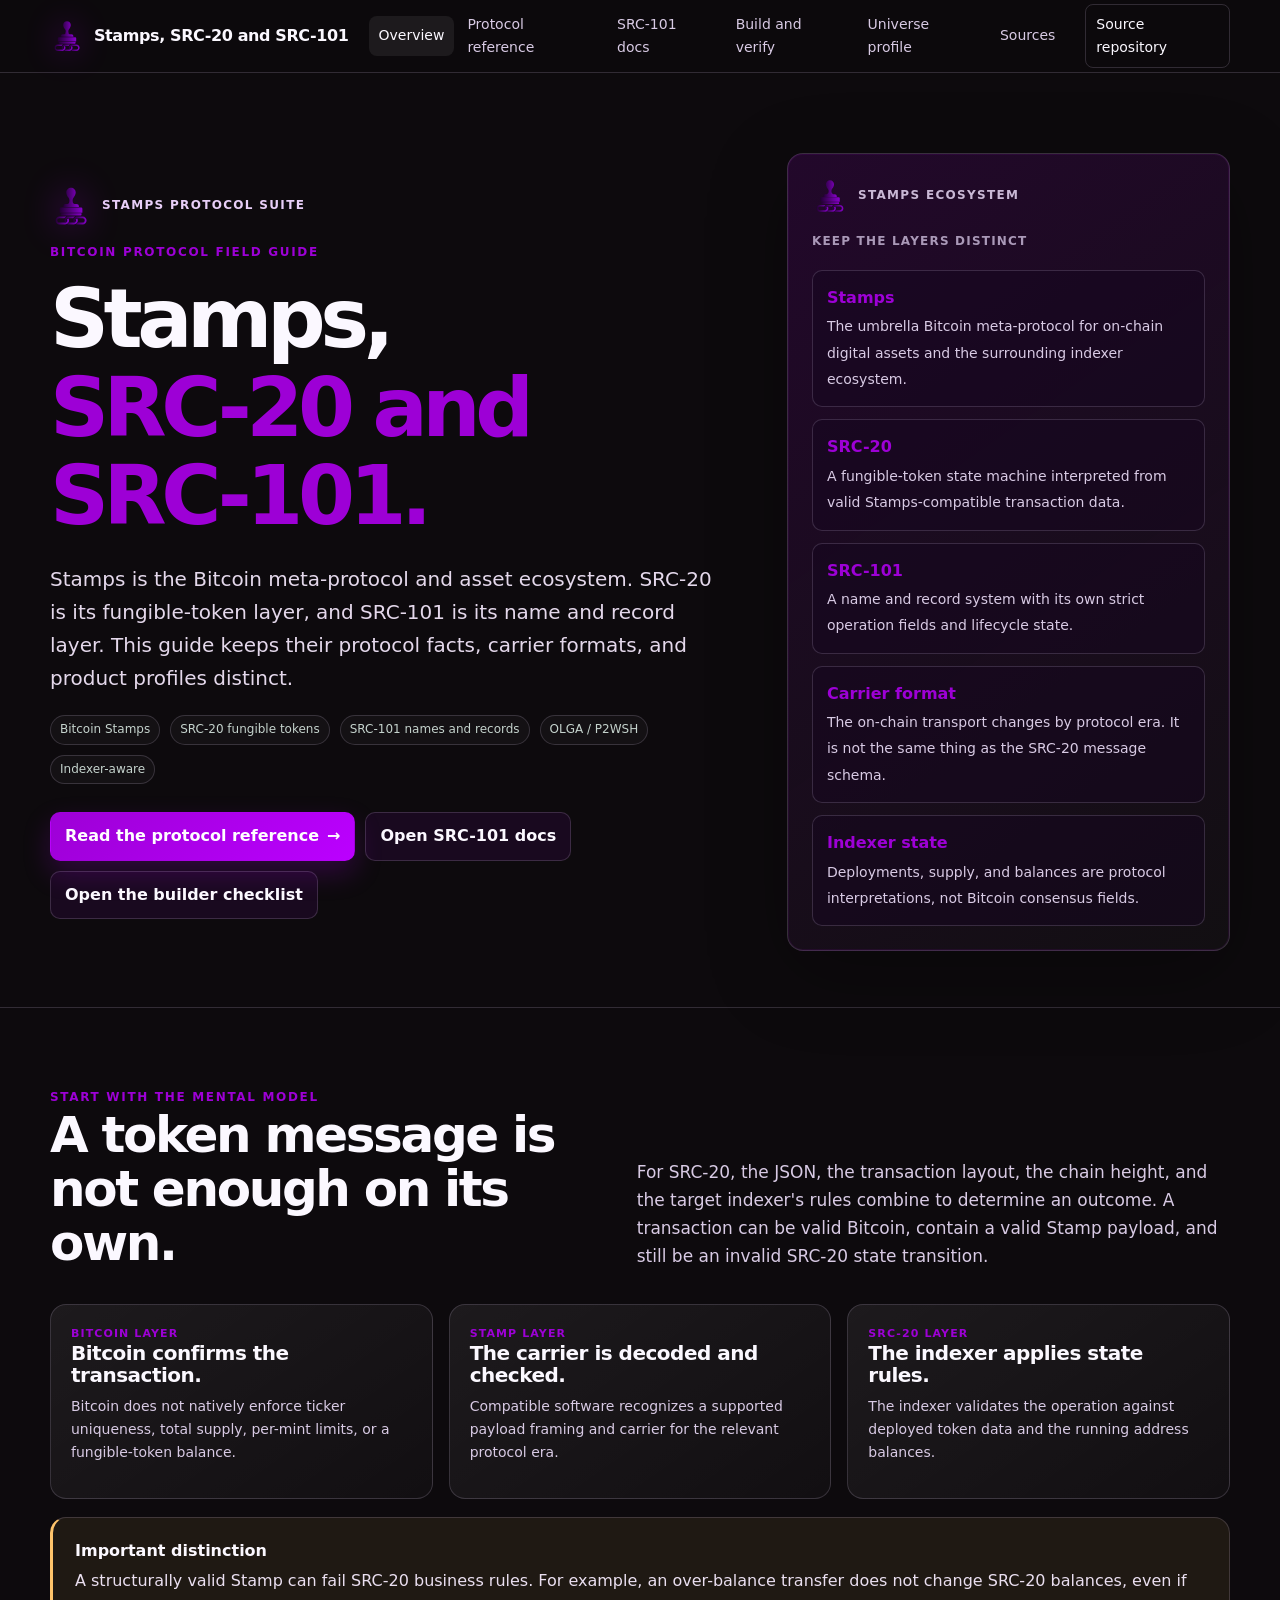
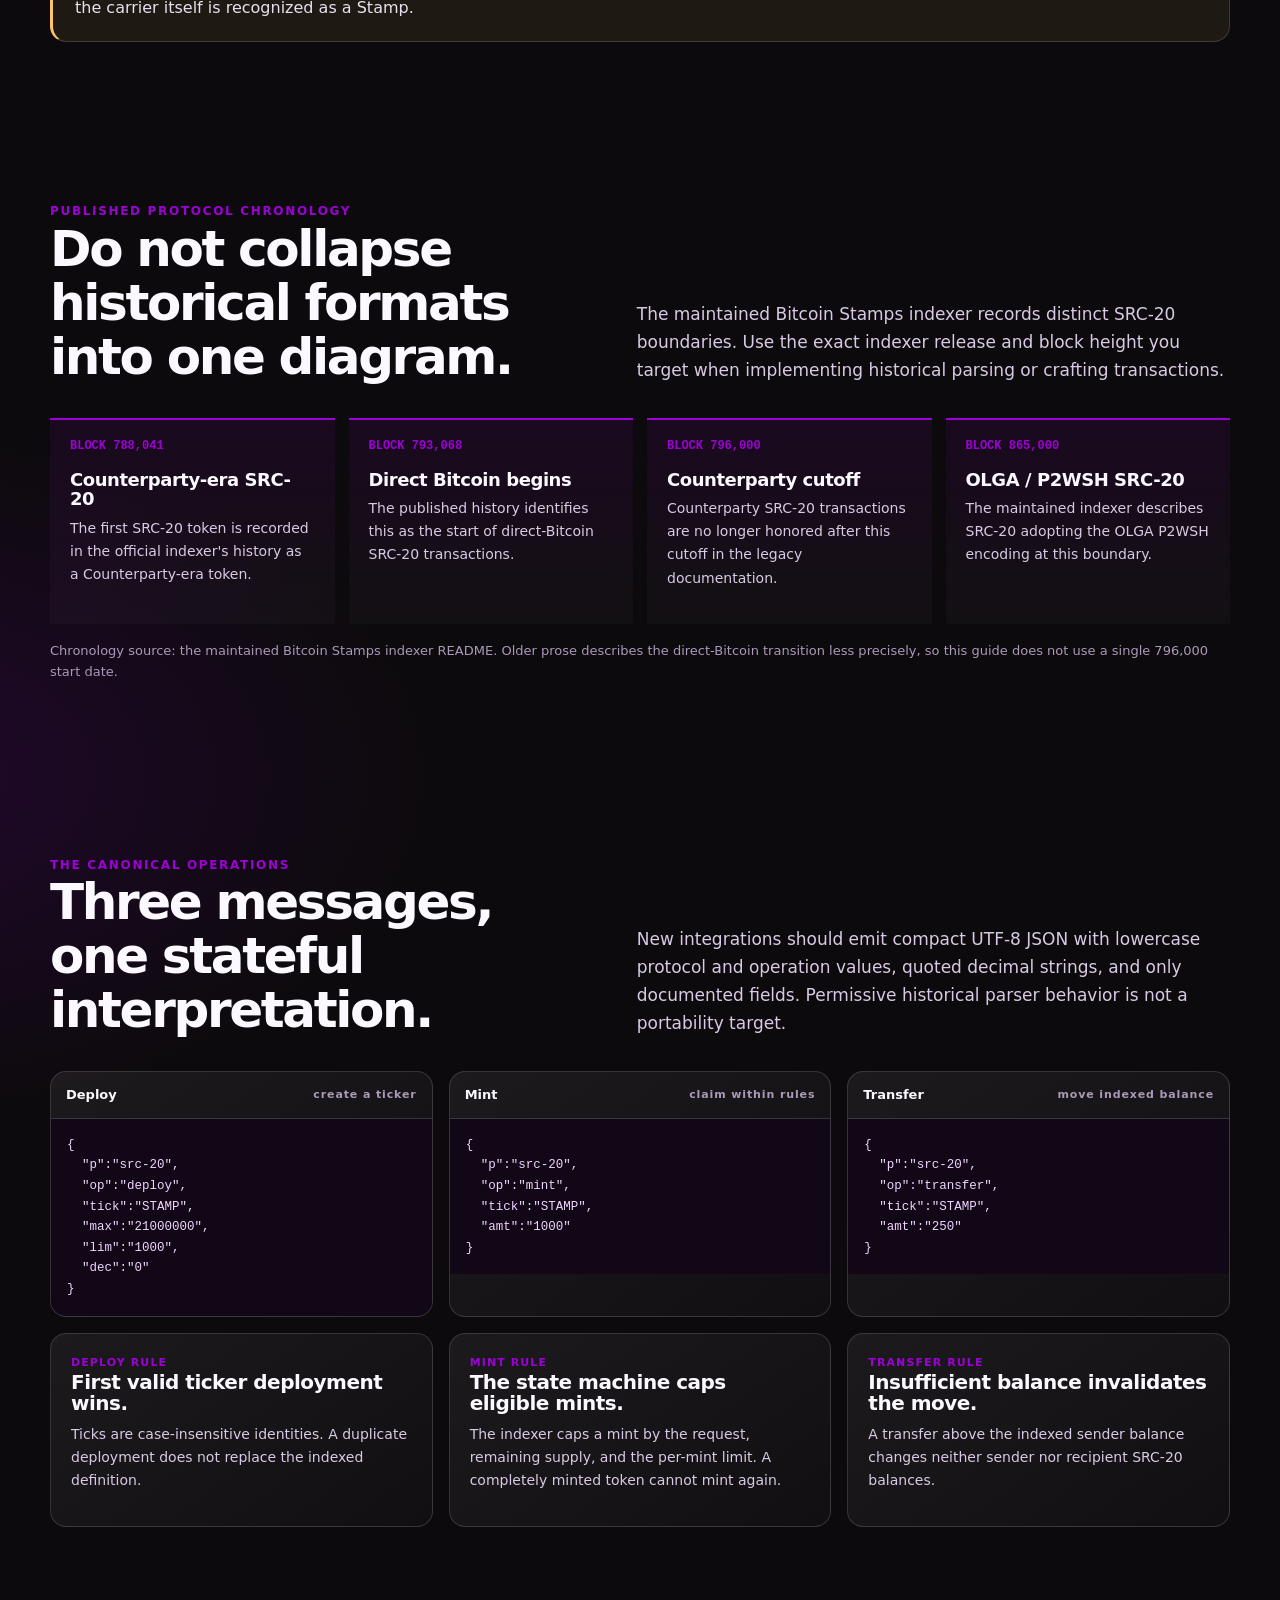
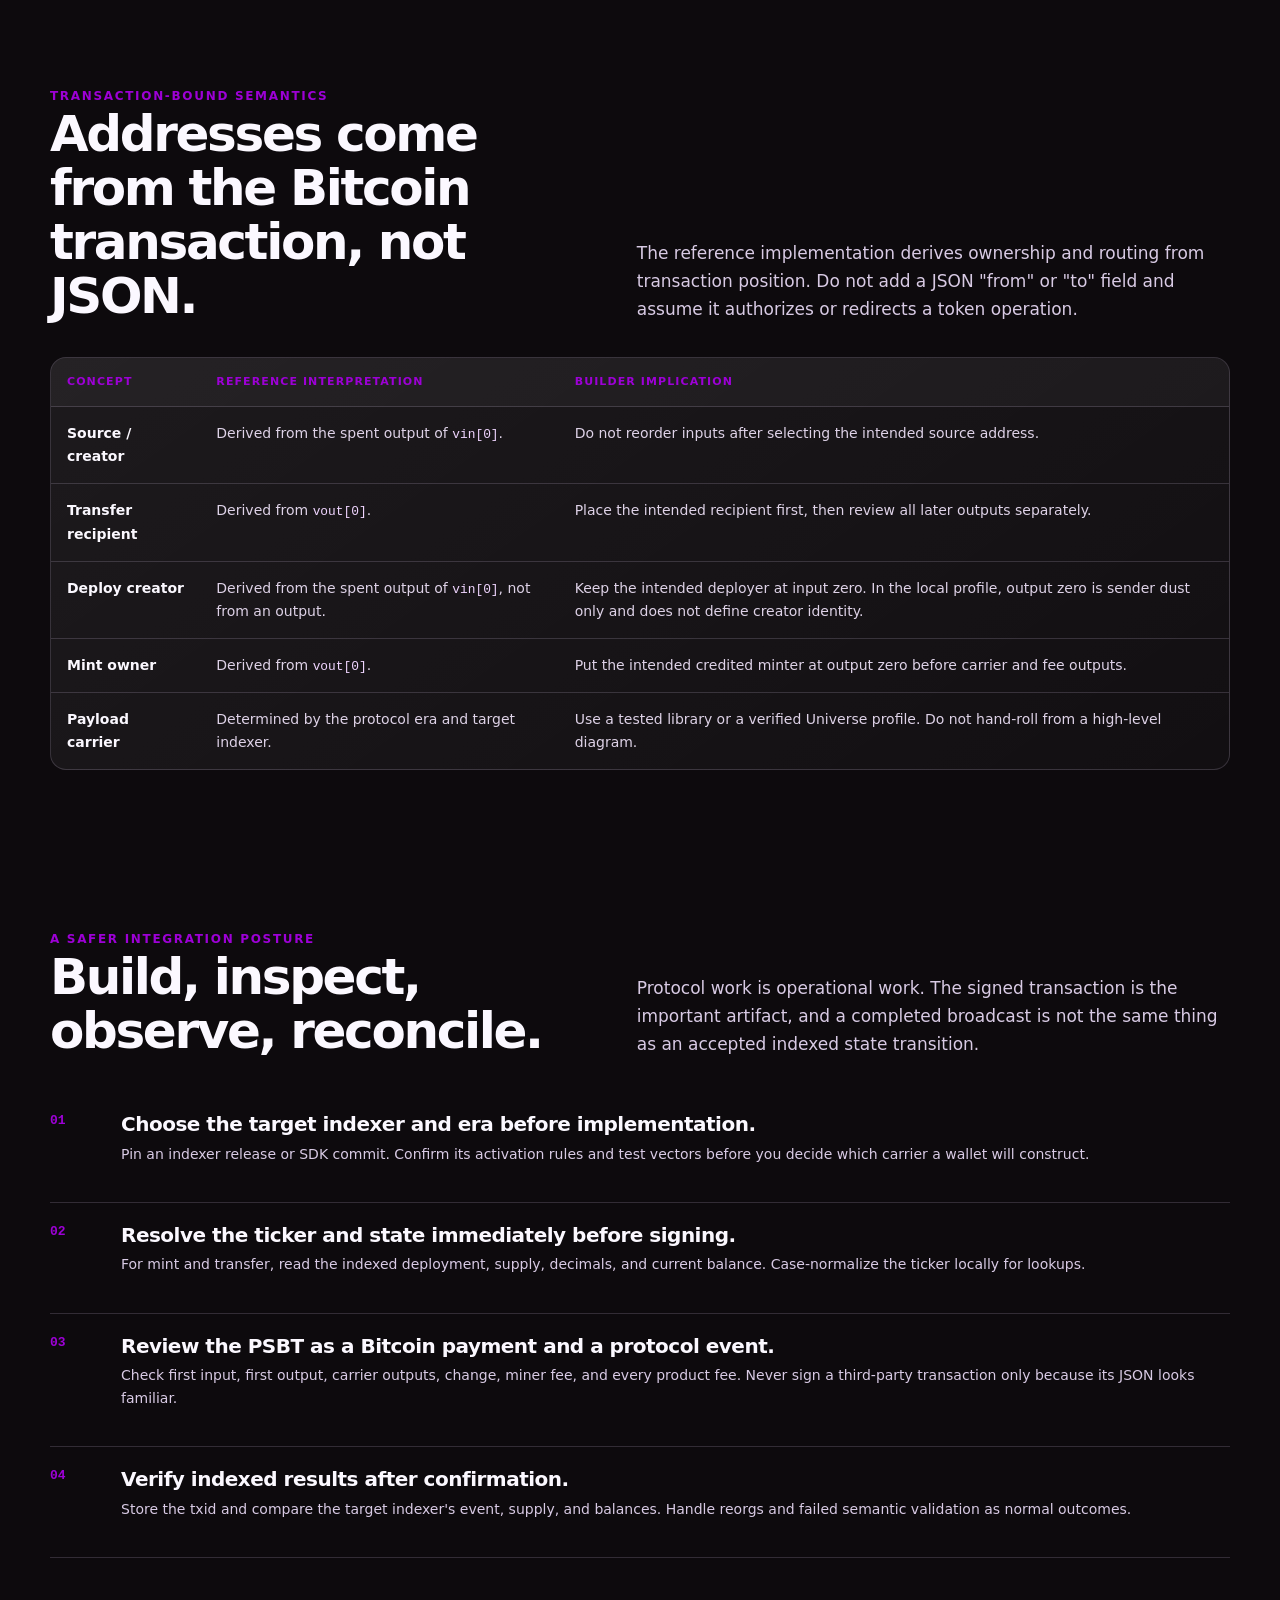
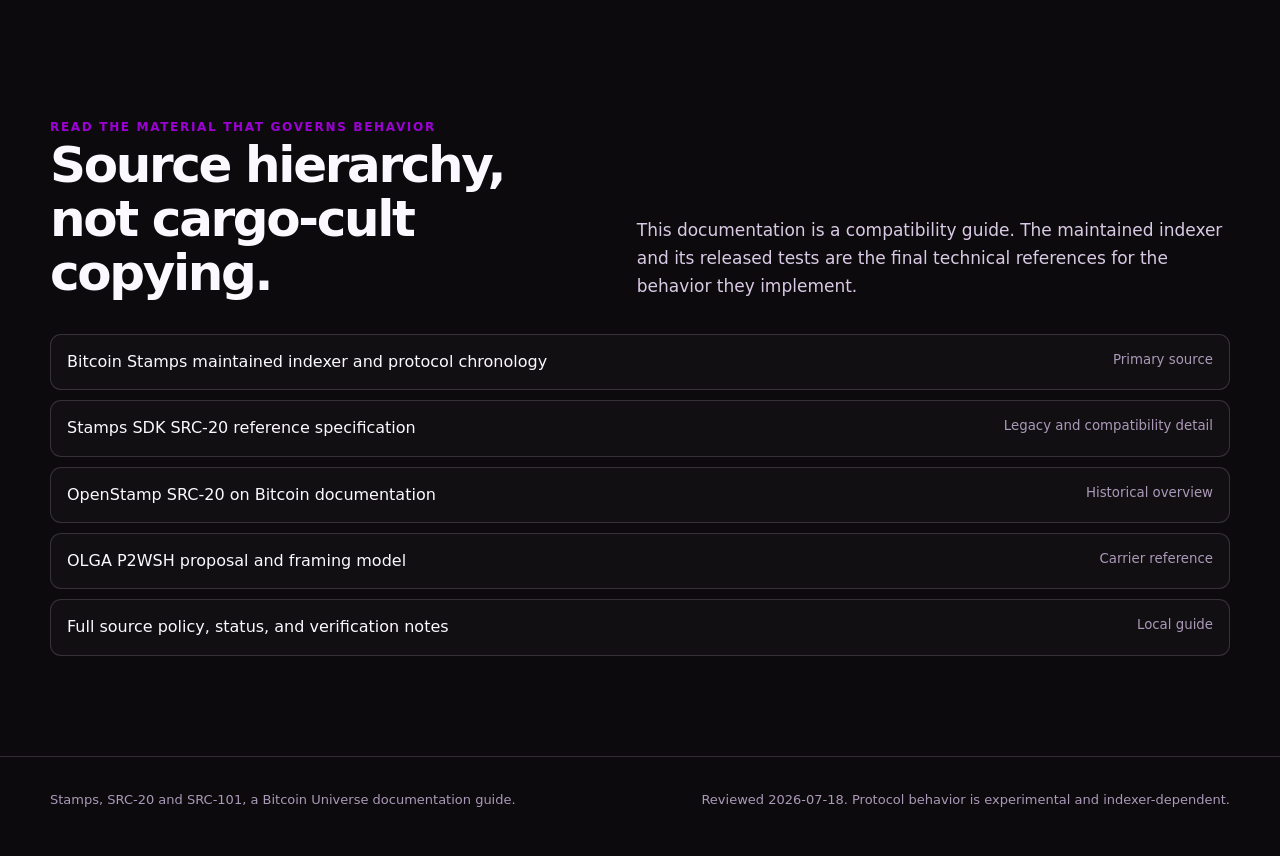
==== commit afe46280: "Publish Stamps, SRC-20 and SRC-101 documentation" ====
--- a/index.html
+++ b/index.html
@@ -1,4 +1,348 @@
 <!doctype html>
-<html lang="en"><head><meta charset="utf-8"><meta name="viewport" content="width=device-width,initial-scale=1"><meta name="description" content="STAMP-native fungible tokens, indexed from valid SRC-20 operations."><meta name="theme-color" content="#071016"><title>SRC-20 | Bitcoin Universe Docs</title><style>
-:root{--accent:hsl(351 88% 60%);--ink:#edf4f8;--muted:#9bb0bd;--paper:#071016;--panel:#0d1921;--line:rgba(214,239,247,.13);--soft:rgba(255,255,255,.045)}*{box-sizing:border-box}html{scroll-behavior:smooth}body{margin:0;color:var(--ink);background:radial-gradient(900px 480px at 82% -80px,hsla(351,90%,56%,.25),transparent 64%),radial-gradient(680px 540px at -12% 38%,hsla(69,82%,48%,.12),transparent 70%),var(--paper);font:16px/1.62 ui-sans-serif,system-ui,-apple-system,BlinkMacSystemFont,"Segoe UI",sans-serif}.top{height:74px;display:flex;gap:22px;align-items:center;max-width:1200px;margin:auto;padding:0 26px;border-bottom:1px solid var(--line);position:relative;z-index:4}.brand{display:flex;align-items:center;gap:10px;color:var(--ink);text-decoration:none;font-weight:760;letter-spacing:-.02em}.brand b{display:grid;place-items:center;width:30px;height:30px;border:1px solid color-mix(in srgb,var(--accent),white 25%);border-radius:9px;color:#081115;background:var(--accent);font-size:11px;box-shadow:0 0 30px color-mix(in srgb,var(--accent),transparent 65%)}nav{display:flex;gap:3px;margin-left:18px}nav a,.repo{color:var(--muted);text-decoration:none;padding:8px 10px;border-radius:8px;font-size:14px}nav a:hover,nav a.active{color:var(--ink);background:var(--soft)}.repo{margin-left:auto;border:1px solid var(--line);color:var(--ink)}.wrap{max-width:1200px;margin:auto;padding:0 26px}.hero{min-height:520px;padding:82px 0 56px;display:grid;grid-template-columns:minmax(0,1fr) 400px;gap:55px;align-items:center}.eyebrow{font-size:12px;letter-spacing:.14em;text-transform:uppercase;color:var(--accent);font-weight:800}.hero h1{font-size:clamp(48px,7.7vw,94px);letter-spacing:-.078em;line-height:.94;margin:13px 0 22px;max-width:720px}.hero p{color:#bed0da;font-size:20px;line-height:1.55;max-width:690px;margin:0}.chips{display:flex;flex-wrap:wrap;gap:8px;margin-top:28px}.chip{padding:6px 10px;border:1px solid var(--line);border-radius:999px;color:#c3d1d8;background:rgba(255,255,255,.025);font-size:12px}.cta{display:inline-flex;align-items:center;gap:9px;margin-top:29px;padding:11px 15px;background:var(--accent);color:#061118;text-decoration:none;font-weight:800;border-radius:10px;box-shadow:0 12px 32px color-mix(in srgb,var(--accent),transparent 77%)}.orbit{height:380px;position:relative;display:grid;place-items:center;isolation:isolate}.orbit:before,.orbit:after{content:"";position:absolute;border:1px solid color-mix(in srgb,var(--accent),transparent 55%);border-radius:50%;z-index:-1}.orbit:before{width:310px;height:310px;transform:rotate(24deg) scaleY(.58)}.orbit:after{width:365px;height:365px;border-color:var(--line);transform:rotate(-39deg) scaleY(.33)}.core{width:168px;height:168px;border-radius:34px;display:grid;place-items:center;background:linear-gradient(140deg,color-mix(in srgb,var(--accent),white 22%),var(--accent));color:#051014;font-size:58px;font-weight:900;letter-spacing:-.11em;box-shadow:0 0 0 17px rgba(255,255,255,.028),0 0 60px color-mix(in srgb,var(--accent),transparent 58%);transform:rotate(-10deg)}.node{position:absolute;border:1px solid var(--line);background:#0b1922;color:#c8d9e1;padding:7px 9px;border-radius:8px;font-size:12px}.node.one{top:42px;right:0}.node.two{bottom:42px;left:8px}.node.three{right:22px;bottom:104px}.divider{height:1px;background:var(--line)}section{padding:82px 0}.section-head{display:grid;grid-template-columns:minmax(0,1fr) minmax(0,1.1fr);gap:50px;margin-bottom:34px}.section-head h2{letter-spacing:-.052em;font-size:clamp(29px,4.1vw,51px);line-height:1.03;margin:6px 0 0}.section-head p{color:var(--muted);align-self:end;margin:0;font-size:17px}.grid{display:grid;gap:16px}.four{grid-template-columns:repeat(4,1fr)}.three{grid-template-columns:repeat(3,1fr)}.card{border:1px solid var(--line);background:linear-gradient(145deg,rgba(255,255,255,.055),rgba(255,255,255,.018));border-radius:15px;padding:20px;min-width:0}.card .number{color:var(--accent);font-size:12px;font-weight:800;letter-spacing:.11em}.card h3{font-size:18px;letter-spacing:-.025em;line-height:1.2;margin:15px 0 8px}.card p{color:var(--muted);font-size:14px;margin:0}.steps{counter-reset:step}.step{counter-increment:step;position:relative;padding:22px 17px 18px 29px;border-left:1px solid var(--line)}.step:before{content:counter(step,decimal-leading-zero);position:absolute;top:22px;left:-11px;color:var(--accent);font-size:10px;font-weight:900;background:var(--paper);padding:3px}.step h3{margin:0 0 7px;font-size:17px;line-height:1.25}.step p{margin:0;color:var(--muted);font-size:14px}.callout{border-left:3px solid var(--accent);border-radius:0 12px 12px 0;background:color-mix(in srgb,var(--accent),transparent 91%);padding:20px 22px;color:#ccdae0}.callout b{display:block;color:var(--ink);margin-bottom:5px}.packet{padding:0;overflow:hidden}.packet header{display:flex;align-items:center;justify-content:space-between;padding:13px 16px;border-bottom:1px solid var(--line);font-size:13px;font-weight:800}.packet button{background:transparent;color:var(--muted);border:1px solid var(--line);border-radius:6px;padding:4px 7px;cursor:pointer;font:inherit;font-size:11px}.packet button:hover{color:var(--ink)}pre{white-space:pre-wrap;overflow:auto;padding:18px;margin:0;color:#c5e7f3;font:13px/1.65 ui-monospace,SFMono-Regular,Consolas,monospace;background:#071219}.table-wrap{overflow:auto;border:1px solid var(--line);border-radius:14px}table{width:100%;border-collapse:collapse;min-width:690px;background:rgba(255,255,255,.018)}th,td{text-align:left;padding:14px 15px;border-bottom:1px solid var(--line);vertical-align:top}th{font-size:11px;letter-spacing:.1em;text-transform:uppercase;color:var(--accent);background:rgba(255,255,255,.025)}td{font-size:14px;color:#c0d0d8}td:first-child{font-family:ui-monospace,monospace;color:#ecf5f8;font-weight:700}tr:last-child td{border-bottom:0}.checklist{list-style:none;padding:0;margin:0;display:grid;gap:10px}.checklist li{display:flex;gap:11px;padding:13px 14px;border:1px solid var(--line);border-radius:10px;color:#c9d8de;background:rgba(255,255,255,.025)}.checklist li:before{content:'✓';display:grid;place-items:center;flex:0 0 20px;width:20px;height:20px;border-radius:50%;background:color-mix(in srgb,var(--accent),transparent 80%);color:var(--accent);font-weight:900}.sources{display:grid;grid-template-columns:repeat(2,minmax(0,1fr));gap:12px}.source{display:flex;align-items:center;justify-content:space-between;gap:16px;padding:15px 16px;border:1px solid var(--line);border-radius:11px;color:var(--ink);text-decoration:none;background:rgba(255,255,255,.025)}.source small{color:var(--muted);white-space:nowrap}.footer{padding:34px 0 48px;border-top:1px solid var(--line);color:#78909e;font-size:13px}.footer a{color:#b9cad0}.guide-list{display:grid;gap:0;counter-reset:guide}.guide-list article{counter-increment:guide;display:grid;grid-template-columns:62px 1fr;gap:18px;padding:24px 0;border-bottom:1px solid var(--line)}.guide-list article:before{content:counter(guide,decimal-leading-zero);color:var(--accent);font-weight:900;font-size:14px}.guide-list h3{margin:0 0 5px;font-size:19px;letter-spacing:-.025em}.guide-list p{margin:0;color:var(--muted)}.mini{font-size:13px;color:var(--muted)}@media(max-width:800px){.top{padding:0 16px;height:auto;min-height:66px;flex-wrap:wrap;gap:8px}.brand{margin-right:auto}nav{order:3;margin:0 -8px 7px;width:100%;overflow:auto}.repo{margin:0}.wrap{padding:0 17px}.hero{grid-template-columns:1fr;padding:56px 0 26px;gap:5px;min-height:0}.hero h1{font-size:58px}.orbit{height:230px;transform:scale(.72);margin:-28px}.section-head{grid-template-columns:1fr;gap:15px}.four,.three{grid-template-columns:1fr}.sources{grid-template-columns:1fr}section{padding:55px 0}}
-</style></head><body><header class="top"><a class="brand" href="index.html"><b>S20</b><span>SRC-20</span></a><nav><a class="active" href="index.html">Overview</a><a class="" href="reference.html">Reference</a><a class="" href="guide.html">Build & verify</a><a href="#sources">Sources</a></nav><a class="repo" href="https://github.com/bitcoinuniverse/src-20-docs">GitHub ↗</a></header><main><div class="wrap hero"><div><div class="eyebrow">Bitcoin protocol field manual</div><h1>SRC-20<br><i style="font-style:normal;color:var(--accent)">decoded.</i></h1><p>STAMP-native fungible tokens, indexed from valid SRC-20 operations.</p><div class="chips"><span class="chip">Bitcoin</span><span class="chip">Bitcoin Stamps JSON</span><span class="chip">Protocol-specific reference</span></div><a class="cta" href="reference.html">Open packet reference <span>→</span></a></div><div class="orbit" aria-hidden="true"><div class="core">S20</div><span class="node one">Bitcoin Stamps JSON</span><span class="node two">Bitcoin state</span><span class="node three">verify first</span></div></div><div class="divider"></div><section><div class="wrap"><div class="section-head"><div><div class="eyebrow">Protocol at a glance</div><h2>Build for the actual state model.</h2></div><p>SRC-20 uses JSON messages to deploy, mint, and transfer tokens within the Bitcoin Stamps ecosystem. Current SRC-20 behavior is direct on Bitcoin after activation, rather than relying on Counterparty.</p></div><div class="callout"><b>Integration lens</b>The deployment and mint receiver are derived from vout 0. A transfer is authorized by the first input owner and routes the resulting balance to vout 0, so transaction construction is part of protocol validity.</div></div></section><section><div class="wrap"><div class="section-head"><div><div class="eyebrow">Transaction lifecycle</div><h2>One action, four durable stages.</h2></div><p>Keep the transaction construction, state transition, and verification path in the same product flow.</p></div><div class="steps"><article class="step"><h3>Deploy a unique ticker and its supply ceiling.</h3><p>Make this stage explicit in your builder, wallet state, and post-confirmation verification.</p></article><article class="step"><h3>Mint within the per-mint limit and remaining supply.</h3><p>Make this stage explicit in your builder, wallet state, and post-confirmation verification.</p></article><article class="step"><h3>Spend from the address that owns the indexed balance.</h3><p>Make this stage explicit in your builder, wallet state, and post-confirmation verification.</p></article><article class="step"><h3>Route the destination through vout 0 and verify the indexed state.</h3><p>Make this stage explicit in your builder, wallet state, and post-confirmation verification.</p></article></div></div></section><section><div class="wrap"><div class="section-head"><div><div class="eyebrow">Non-negotiables</div><h2>Rules worth making visible in the UI.</h2></div><p>These constraints are the ones most likely to change the outcome of an otherwise valid Bitcoin transaction.</p></div><div class="grid four"><article class="card"><div class="number">01 / RULE</div><h3>Tickers are compared case-insensitively and the first valid deployment wins.</h3><p>Protocol rule to enforce before signing.</p></article><article class="card"><div class="number">02 / RULE</div><h3>Ticker length is one to five permitted characters.</h3><p>Protocol rule to enforce before signing.</p></article><article class="card"><div class="number">03 / RULE</div><h3>max and lim are unsigned integer quantities, and dec is 0 through 18.</h3><p>Protocol rule to enforce before signing.</p></article><article class="card"><div class="number">04 / RULE</div><h3>Minting above remaining supply can be reduced to the remaining amount by indexer rules.</h3><p>Protocol rule to enforce before signing.</p></article></div></div></section><section id="sources"><div class="wrap"><div class="section-head"><div><div class="eyebrow">Source trail</div><h2>Read the active implementation.</h2></div><p>These links are the starting point for release-aware rules and reference behavior. Check them again before production use.</p></div><div class="sources"><a class="source" href="https://docs.openstamp.io/introduction/src20-protocol/src20-on-bitcoin" target="_blank" rel="noreferrer"><span>SRC-20 on Bitcoin</span><small>Open ↗</small></a><a class="source" href="https://stampchain.io/docs" target="_blank" rel="noreferrer"><span>Stampchain documentation</span><small>Open ↗</small></a></div></div></section></main><footer class="footer"><div class="wrap">Built by <a href="https://github.com/bitcoinuniverse">Bitcoin Universe</a>. Review live protocol implementations before signing a transaction.</div></footer><script>for(const b of document.querySelectorAll('[data-copy]'))b.addEventListener('click',async()=>{try{await navigator.clipboard.writeText(b.dataset.copy);const t=b.textContent;b.textContent='Copied';setTimeout(()=>b.textContent=t,1200)}catch{b.textContent='Select text'}})</script></body></html>+<html lang="en">
+<head>
+  <meta charset="utf-8">
+  <meta name="viewport" content="width=device-width, initial-scale=1">
+  <meta name="description" content="A careful technical field guide to Bitcoin Stamps, SRC-20, SRC-101, protocol eras, transaction interpretation, and Universe integration.">
+  <meta property="og:title" content="Stamps, SRC-20 and SRC-101">
+  <meta property="og:description" content="A careful technical field guide to Bitcoin Stamps, SRC-20, SRC-101, protocol eras, transaction interpretation, and Universe integration.">
+  <meta property="og:type" content="website">
+  <meta property="og:url" content="https://bitcoinuniverse.github.io/src-20/">
+  <meta name="twitter:card" content="summary">
+  <meta name="theme-color" content="#0d0a0d">
+  <title>Stamps, SRC-20 and SRC-101 | Bitcoin Universe Docs</title>
+  <link rel="canonical" href="https://bitcoinuniverse.github.io/src-20/">
+  <link rel="stylesheet" href="styles.css">
+</head>
+<body>
+  <a class="skip-link" href="#content">Skip to content</a>
+  <header class="site-header">
+    <div class="topbar">
+      <a class="brand" href="index.html" aria-label="Stamps, SRC-20 and SRC-101 home">
+        <img class="brand-logo" src="assets/stampchain-logo-480.svg" alt="" aria-hidden="true">
+        <span>Stamps, SRC-20 and SRC-101</span>
+      </a>
+      <nav class="site-nav" aria-label="Documentation">
+        <a href="index.html" aria-current="page">Overview</a>
+        <a href="reference.html">Protocol reference</a>
+        <a href="https://bitcoinuniverse.github.io/src-101/">SRC-101 docs</a>
+        <a href="guide.html">Build and verify</a>
+        <a href="universe.html">Universe profile</a>
+        <a href="sources.html">Sources</a>
+      </nav>
+      <a class="header-link" href="https://github.com/bitcoinuniverse/src-20" target="_blank" rel="noreferrer">Source repository</a>
+    </div>
+  </header>
+
+  <main id="content">
+    <section class="hero">
+      <div class="wrap hero-grid">
+        <div>
+          <div class="hero-brand-lockup">
+            <img src="assets/stampchain-logo-480.svg" alt="Bitcoin Stamps mark">
+            <span>Stamps protocol suite</span>
+          </div>
+          <div class="eyebrow">Bitcoin protocol field guide</div>
+          <h1>Stamps,<br><span style="color:var(--green)">SRC-20 and SRC-101.</span></h1>
+          <p class="lede">Stamps is the Bitcoin meta-protocol and asset ecosystem. SRC-20 is its fungible-token layer, and SRC-101 is its name and record layer. This guide keeps their protocol facts, carrier formats, and product profiles distinct.</p>
+          <div class="chips" aria-label="Topics">
+            <span class="chip">Bitcoin Stamps</span>
+            <span class="chip">SRC-20 fungible tokens</span>
+            <span class="chip">SRC-101 names and records</span>
+            <span class="chip">OLGA / P2WSH</span>
+            <span class="chip">Indexer-aware</span>
+          </div>
+          <div class="hero-actions">
+            <a class="button" href="reference.html">Read the protocol reference <span aria-hidden="true">&rarr;</span></a>
+            <a class="button secondary" href="https://bitcoinuniverse.github.io/src-101/">Open SRC-101 docs</a>
+            <a class="button secondary" href="guide.html">Open the builder checklist</a>
+          </div>
+        </div>
+        <aside class="hero-panel" aria-label="Protocol map">
+          <div class="hero-panel-brand">
+            <img src="assets/stampchain-logo-480.svg" alt="" aria-hidden="true">
+            <span>Stamps ecosystem</span>
+          </div>
+          <div class="label">Keep the layers distinct</div>
+          <div class="protocol-map">
+            <div>
+              <strong>Stamps</strong>
+              <span>The umbrella Bitcoin meta-protocol for on-chain digital assets and the surrounding indexer ecosystem.</span>
+            </div>
+            <div>
+              <strong>SRC-20</strong>
+              <span>A fungible-token state machine interpreted from valid Stamps-compatible transaction data.</span>
+            </div>
+            <div>
+              <strong>SRC-101</strong>
+              <span>A name and record system with its own strict operation fields and lifecycle state.</span>
+            </div>
+            <div>
+              <strong>Carrier format</strong>
+              <span>The on-chain transport changes by protocol era. It is not the same thing as the SRC-20 message schema.</span>
+            </div>
+            <div>
+              <strong>Indexer state</strong>
+              <span>Deployments, supply, and balances are protocol interpretations, not Bitcoin consensus fields.</span>
+            </div>
+          </div>
+        </aside>
+      </div>
+    </section>
+
+    <div class="divider"></div>
+
+    <section>
+      <div class="wrap">
+        <div class="section-head">
+          <div>
+            <div class="eyebrow">Start with the mental model</div>
+            <h2>A token message is not enough on its own.</h2>
+          </div>
+          <p>For SRC-20, the JSON, the transaction layout, the chain height, and the target indexer's rules combine to determine an outcome. A transaction can be valid Bitcoin, contain a valid Stamp payload, and still be an invalid SRC-20 state transition.</p>
+        </div>
+        <div class="grid three">
+          <article class="card">
+            <div class="kicker">Bitcoin layer</div>
+            <h3>Bitcoin confirms the transaction.</h3>
+            <p>Bitcoin does not natively enforce ticker uniqueness, total supply, per-mint limits, or a fungible-token balance.</p>
+          </article>
+          <article class="card">
+            <div class="kicker">Stamp layer</div>
+            <h3>The carrier is decoded and checked.</h3>
+            <p>Compatible software recognizes a supported payload framing and carrier for the relevant protocol era.</p>
+          </article>
+          <article class="card">
+            <div class="kicker">SRC-20 layer</div>
+            <h3>The indexer applies state rules.</h3>
+            <p>The indexer validates the operation against deployed token data and the running address balances.</p>
+          </article>
+        </div>
+        <div class="callout warning" style="margin-top:18px">
+          <strong>Important distinction</strong>
+          A structurally valid Stamp can fail SRC-20 business rules. For example, an over-balance transfer does not change SRC-20 balances, even if the carrier itself is recognized as a Stamp.
+        </div>
+      </div>
+    </section>
+
+    <section>
+      <div class="wrap">
+        <div class="section-head">
+          <div>
+            <div class="eyebrow">Published protocol chronology</div>
+            <h2>Do not collapse historical formats into one diagram.</h2>
+          </div>
+          <p>The maintained Bitcoin Stamps indexer records distinct SRC-20 boundaries. Use the exact indexer release and block height you target when implementing historical parsing or crafting transactions.</p>
+        </div>
+        <div class="timeline">
+          <article>
+            <div class="height">BLOCK 788,041</div>
+            <h3>Counterparty-era SRC-20</h3>
+            <p>The first SRC-20 token is recorded in the official indexer's history as a Counterparty-era token.</p>
+          </article>
+          <article>
+            <div class="height">BLOCK 793,068</div>
+            <h3>Direct Bitcoin begins</h3>
+            <p>The published history identifies this as the start of direct-Bitcoin SRC-20 transactions.</p>
+          </article>
+          <article>
+            <div class="height">BLOCK 796,000</div>
+            <h3>Counterparty cutoff</h3>
+            <p>Counterparty SRC-20 transactions are no longer honored after this cutoff in the legacy documentation.</p>
+          </article>
+          <article>
+            <div class="height">BLOCK 865,000</div>
+            <h3>OLGA / P2WSH SRC-20</h3>
+            <p>The maintained indexer describes SRC-20 adopting the OLGA P2WSH encoding at this boundary.</p>
+          </article>
+        </div>
+        <p class="source-date" style="margin-top:16px">Chronology source: the maintained Bitcoin Stamps indexer README. Older prose describes the direct-Bitcoin transition less precisely, so this guide does not use a single 796,000 start date.</p>
+      </div>
+    </section>
+
+    <section>
+      <div class="wrap">
+        <div class="section-head">
+          <div>
+            <div class="eyebrow">The canonical operations</div>
+            <h2>Three messages, one stateful interpretation.</h2>
+          </div>
+          <p>New integrations should emit compact UTF-8 JSON with lowercase protocol and operation values, quoted decimal strings, and only documented fields. Permissive historical parser behavior is not a portability target.</p>
+        </div>
+        <div class="code-grid">
+          <article class="code-card">
+            <header>Deploy <span>create a ticker</span></header>
+            <pre>{
+  "p":"src-20",
+  "op":"deploy",
+  "tick":"STAMP",
+  "max":"21000000",
+  "lim":"1000",
+  "dec":"0"
+}</pre>
+          </article>
+          <article class="code-card">
+            <header>Mint <span>claim within rules</span></header>
+            <pre>{
+  "p":"src-20",
+  "op":"mint",
+  "tick":"STAMP",
+  "amt":"1000"
+}</pre>
+          </article>
+          <article class="code-card">
+            <header>Transfer <span>move indexed balance</span></header>
+            <pre>{
+  "p":"src-20",
+  "op":"transfer",
+  "tick":"STAMP",
+  "amt":"250"
+}</pre>
+          </article>
+        </div>
+        <div class="grid three" style="margin-top:16px">
+          <article class="card">
+            <div class="kicker">Deploy rule</div>
+            <h3>First valid ticker deployment wins.</h3>
+            <p>Ticks are case-insensitive identities. A duplicate deployment does not replace the indexed definition.</p>
+          </article>
+          <article class="card">
+            <div class="kicker">Mint rule</div>
+            <h3>The state machine caps eligible mints.</h3>
+            <p>The indexer caps a mint by the request, remaining supply, and the per-mint limit. A completely minted token cannot mint again.</p>
+          </article>
+          <article class="card">
+            <div class="kicker">Transfer rule</div>
+            <h3>Insufficient balance invalidates the move.</h3>
+            <p>A transfer above the indexed sender balance changes neither sender nor recipient SRC-20 balances.</p>
+          </article>
+        </div>
+      </div>
+    </section>
+
+    <section>
+      <div class="wrap">
+        <div class="section-head">
+          <div>
+            <div class="eyebrow">Transaction-bound semantics</div>
+            <h2>Addresses come from the Bitcoin transaction, not JSON.</h2>
+          </div>
+          <p>The reference implementation derives ownership and routing from transaction position. Do not add a JSON "from" or "to" field and assume it authorizes or redirects a token operation.</p>
+        </div>
+        <div class="table-shell">
+          <table>
+            <thead>
+              <tr>
+                <th>Concept</th>
+                <th>Reference interpretation</th>
+                <th>Builder implication</th>
+              </tr>
+            </thead>
+            <tbody>
+              <tr>
+                <td>Source / creator</td>
+                <td>Derived from the spent output of <code>vin[0]</code>.</td>
+                <td>Do not reorder inputs after selecting the intended source address.</td>
+              </tr>
+              <tr>
+                <td>Transfer recipient</td>
+                <td>Derived from <code>vout[0]</code>.</td>
+                <td>Place the intended recipient first, then review all later outputs separately.</td>
+              </tr>
+              <tr>
+                <td>Deploy creator</td>
+                <td>Derived from the spent output of <code>vin[0]</code>, not from an output.</td>
+                <td>Keep the intended deployer at input zero. In the local profile, output zero is sender dust only and does not define creator identity.</td>
+              </tr>
+              <tr>
+                <td>Mint owner</td>
+                <td>Derived from <code>vout[0]</code>.</td>
+                <td>Put the intended credited minter at output zero before carrier and fee outputs.</td>
+              </tr>
+              <tr>
+                <td>Payload carrier</td>
+                <td>Determined by the protocol era and target indexer.</td>
+                <td>Use a tested library or a verified Universe profile. Do not hand-roll from a high-level diagram.</td>
+              </tr>
+            </tbody>
+          </table>
+        </div>
+      </div>
+    </section>
+
+    <section>
+      <div class="wrap">
+        <div class="section-head">
+          <div>
+            <div class="eyebrow">A safer integration posture</div>
+            <h2>Build, inspect, observe, reconcile.</h2>
+          </div>
+          <p>Protocol work is operational work. The signed transaction is the important artifact, and a completed broadcast is not the same thing as an accepted indexed state transition.</p>
+        </div>
+        <div class="steps">
+          <article class="step">
+            <div>
+              <h3>Choose the target indexer and era before implementation.</h3>
+              <p>Pin an indexer release or SDK commit. Confirm its activation rules and test vectors before you decide which carrier a wallet will construct.</p>
+            </div>
+          </article>
+          <article class="step">
+            <div>
+              <h3>Resolve the ticker and state immediately before signing.</h3>
+              <p>For mint and transfer, read the indexed deployment, supply, decimals, and current balance. Case-normalize the ticker locally for lookups.</p>
+            </div>
+          </article>
+          <article class="step">
+            <div>
+              <h3>Review the PSBT as a Bitcoin payment and a protocol event.</h3>
+              <p>Check first input, first output, carrier outputs, change, miner fee, and every product fee. Never sign a third-party transaction only because its JSON looks familiar.</p>
+            </div>
+          </article>
+          <article class="step">
+            <div>
+              <h3>Verify indexed results after confirmation.</h3>
+              <p>Store the txid and compare the target indexer's event, supply, and balances. Handle reorgs and failed semantic validation as normal outcomes.</p>
+            </div>
+          </article>
+        </div>
+      </div>
+    </section>
+
+    <section>
+      <div class="wrap">
+        <div class="section-head">
+          <div>
+            <div class="eyebrow">Read the material that governs behavior</div>
+            <h2>Source hierarchy, not cargo-cult copying.</h2>
+          </div>
+          <p>This documentation is a compatibility guide. The maintained indexer and its released tests are the final technical references for the behavior they implement.</p>
+        </div>
+        <div class="source-list">
+          <a href="https://github.com/stampchain-io/btc_stamps" target="_blank" rel="noreferrer">
+            <span>Bitcoin Stamps maintained indexer and protocol chronology</span><small>Primary source</small>
+          </a>
+          <a href="https://github.com/stampchain-io/stamps_sdk/blob/main/docs/src20specs.md" target="_blank" rel="noreferrer">
+            <span>Stamps SDK SRC-20 reference specification</span><small>Legacy and compatibility detail</small>
+          </a>
+          <a href="https://docs.openstamp.io/introduction/src20-protocol/src20-on-bitcoin" target="_blank" rel="noreferrer">
+            <span>OpenStamp SRC-20 on Bitcoin documentation</span><small>Historical overview</small>
+          </a>
+          <a href="https://github.com/mikeinspace/stamps/blob/main/OLGA.md" target="_blank" rel="noreferrer">
+            <span>OLGA P2WSH proposal and framing model</span><small>Carrier reference</small>
+          </a>
+          <a href="sources.html">
+            <span>Full source policy, status, and verification notes</span><small>Local guide</small>
+          </a>
+        </div>
+      </div>
+    </section>
+  </main>
+
+  <footer class="footer">
+    <div class="wrap">
+      <span>Stamps, SRC-20 and SRC-101, a Bitcoin Universe documentation guide.</span>
+      <span>Reviewed 2026-07-18. Protocol behavior is experimental and indexer-dependent.</span>
+    </div>
+  </footer>
+</body>
+</html>
--- a/styles.css
+++ b/styles.css
@@ -0,0 +1,835 @@
+:root {
+  --ink: #fbf8ff;
+  --muted: #d8cae4;
+  --soft: #aa99b8;
+  --paper: #0d0a0d;
+  --panel: #190c20;
+  --panel-raised: #26102f;
+  --line: rgba(232, 210, 247, 0.17);
+  --green: #9d00d6;
+  --green-strong: #bb00ff;
+  --amber: #ffc46b;
+  --red: #ff9aa3;
+  --blue: #c6a0ff;
+  --max: 1180px;
+  color-scheme: dark;
+}
+
+* {
+  box-sizing: border-box;
+}
+
+html {
+  scroll-behavior: smooth;
+}
+
+body {
+  margin: 0;
+  color: var(--ink);
+  background:
+    radial-gradient(900px 500px at 88% -10%, rgba(157, 0, 214, 0.3), transparent 68%),
+    radial-gradient(820px 480px at -12% 42%, rgba(102, 0, 153, 0.24), transparent 72%),
+    var(--paper);
+  font: 16px/1.65 Inter, ui-sans-serif, system-ui, -apple-system, BlinkMacSystemFont, "Segoe UI", sans-serif;
+}
+
+a {
+  color: var(--green);
+}
+
+a:hover {
+  color: #edccff;
+}
+
+code,
+pre,
+.mono {
+  font-family: ui-monospace, SFMono-Regular, Consolas, "Liberation Mono", monospace;
+}
+
+code {
+  color: #f0d5ff;
+  font-size: 0.92em;
+}
+
+.skip-link {
+  position: fixed;
+  top: 10px;
+  left: 10px;
+  z-index: 10;
+  transform: translateY(-160%);
+  padding: 9px 12px;
+  border-radius: 8px;
+  background: var(--green-strong);
+  color: #fff;
+  font-weight: 800;
+}
+
+.skip-link:focus {
+  transform: translateY(0);
+}
+
+.site-header {
+  border-bottom: 1px solid var(--line);
+  background: rgba(13, 10, 13, 0.88);
+  backdrop-filter: blur(16px);
+  position: sticky;
+  top: 0;
+  z-index: 5;
+}
+
+.topbar,
+.wrap {
+  width: min(var(--max), calc(100% - 40px));
+  margin: 0 auto;
+}
+
+.topbar {
+  min-height: 72px;
+  display: flex;
+  align-items: center;
+  gap: 20px;
+}
+
+.brand {
+  display: inline-flex;
+  align-items: center;
+  gap: 10px;
+  min-width: max-content;
+  text-decoration: none;
+  color: var(--ink);
+  font-weight: 800;
+  letter-spacing: -0.025em;
+}
+
+.brand:hover {
+  color: var(--ink);
+}
+
+.brand-logo {
+  width: 34px;
+  height: 34px;
+  object-fit: contain;
+  filter: drop-shadow(0 0 16px rgba(187, 0, 255, 0.38));
+}
+
+.site-nav {
+  display: flex;
+  align-items: center;
+  gap: 3px;
+  margin-left: auto;
+}
+
+.site-nav a,
+.header-link {
+  color: var(--muted);
+  text-decoration: none;
+  font-size: 14px;
+  padding: 8px 10px;
+  border-radius: 8px;
+}
+
+.site-nav a:hover,
+.site-nav a[aria-current="page"],
+.header-link:hover {
+  color: var(--ink);
+  background: rgba(255, 255, 255, 0.07);
+}
+
+.header-link {
+  border: 1px solid var(--line);
+  color: var(--ink);
+}
+
+main {
+  overflow: hidden;
+}
+
+.hero {
+  position: relative;
+  padding: 80px 0 56px;
+}
+
+.hero-grid {
+  display: grid;
+  grid-template-columns: minmax(0, 1.1fr) minmax(280px, 0.72fr);
+  align-items: center;
+  gap: 60px;
+}
+
+.hero-brand-lockup,
+.hero-panel-brand {
+  display: inline-flex;
+  align-items: center;
+  gap: 10px;
+  color: #e8cff8;
+  font-size: 12px;
+  font-weight: 800;
+  letter-spacing: 0.11em;
+  text-transform: uppercase;
+}
+
+.hero-brand-lockup {
+  margin-bottom: 16px;
+}
+
+.hero-brand-lockup img {
+  width: 42px;
+  height: 42px;
+  filter: drop-shadow(0 0 18px rgba(187, 0, 255, 0.44));
+}
+
+.hero-panel-brand {
+  margin-bottom: 18px;
+  color: #c9b8d5;
+}
+
+.hero-panel-brand img {
+  width: 36px;
+  height: 36px;
+}
+
+.eyebrow {
+  color: var(--green);
+  font-size: 12px;
+  font-weight: 800;
+  letter-spacing: 0.14em;
+  text-transform: uppercase;
+}
+
+h1,
+h2,
+h3,
+h4 {
+  color: var(--ink);
+  line-height: 1.08;
+}
+
+h1 {
+  max-width: 800px;
+  margin: 12px 0 22px;
+  font-size: clamp(46px, 7.2vw, 82px);
+  letter-spacing: -0.067em;
+}
+
+h2 {
+  margin: 0;
+  font-size: clamp(30px, 4vw, 50px);
+  letter-spacing: -0.047em;
+}
+
+h3 {
+  margin: 0 0 8px;
+  font-size: 20px;
+  letter-spacing: -0.025em;
+}
+
+h4 {
+  margin: 0 0 8px;
+  font-size: 16px;
+}
+
+p {
+  margin: 0 0 1em;
+}
+
+.lede {
+  max-width: 730px;
+  color: #e4d8eb;
+  font-size: 20px;
+}
+
+.hero-actions,
+.chips {
+  display: flex;
+  flex-wrap: wrap;
+  gap: 10px;
+}
+
+.hero-actions {
+  margin-top: 28px;
+}
+
+.button {
+  display: inline-flex;
+  align-items: center;
+  gap: 8px;
+  min-height: 42px;
+  padding: 10px 14px;
+  border: 1px solid transparent;
+  border-radius: 10px;
+  background: linear-gradient(135deg, var(--green), var(--green-strong));
+  color: #fff;
+  text-decoration: none;
+  font-weight: 800;
+  box-shadow: 0 12px 28px rgba(157, 0, 214, 0.24);
+}
+
+.button:hover {
+  color: #fff;
+  background: var(--green-strong);
+  transform: translateY(-1px);
+}
+
+.button.secondary {
+  border-color: var(--line);
+  background: rgba(157, 0, 214, 0.09);
+  color: var(--ink);
+  box-shadow: none;
+}
+
+.button.secondary:hover {
+  background: rgba(187, 0, 255, 0.16);
+  color: var(--ink);
+}
+
+.chip {
+  display: inline-flex;
+  align-items: center;
+  min-height: 28px;
+  padding: 4px 9px;
+  border: 1px solid var(--line);
+  border-radius: 999px;
+  color: #c5d3cd;
+  background: rgba(255, 255, 255, 0.03);
+  font-size: 12px;
+}
+
+.hero-panel,
+.card,
+.callout,
+.table-shell,
+.code-card,
+details {
+  border: 1px solid var(--line);
+  background: linear-gradient(145deg, rgba(255, 255, 255, 0.065), rgba(255, 255, 255, 0.022));
+  border-radius: 16px;
+}
+
+.hero-panel {
+  position: relative;
+  overflow: hidden;
+  padding: 24px;
+  background: linear-gradient(145deg, rgba(157, 0, 214, 0.15), rgba(255, 255, 255, 0.025));
+  box-shadow: 0 22px 80px rgba(0, 0, 0, 0.28), 0 0 0 1px rgba(187, 0, 255, 0.08) inset;
+}
+
+.hero-panel .label {
+  color: var(--soft);
+  font-size: 12px;
+  font-weight: 800;
+  letter-spacing: 0.1em;
+  text-transform: uppercase;
+}
+
+.protocol-map {
+  display: grid;
+  gap: 12px;
+  margin-top: 18px;
+}
+
+.protocol-map div {
+  padding: 14px;
+  border: 1px solid var(--line);
+  border-radius: 10px;
+  background: rgba(22, 7, 31, 0.52);
+}
+
+.protocol-map strong {
+  display: block;
+  color: var(--green);
+  margin-bottom: 2px;
+}
+
+.protocol-map span {
+  color: var(--muted);
+  font-size: 14px;
+}
+
+.divider {
+  height: 1px;
+  background: var(--line);
+}
+
+section {
+  padding: 80px 0;
+}
+
+.section-head {
+  display: grid;
+  grid-template-columns: minmax(0, 0.95fr) minmax(0, 1.05fr);
+  align-items: end;
+  gap: 50px;
+  margin-bottom: 34px;
+}
+
+.section-head p {
+  margin: 0;
+  color: var(--muted);
+  font-size: 17px;
+}
+
+.grid {
+  display: grid;
+  gap: 16px;
+}
+
+.grid.two {
+  grid-template-columns: repeat(2, minmax(0, 1fr));
+}
+
+.grid.three {
+  grid-template-columns: repeat(3, minmax(0, 1fr));
+}
+
+.grid.four {
+  grid-template-columns: repeat(4, minmax(0, 1fr));
+}
+
+.card {
+  padding: 20px;
+}
+
+.card p,
+.card li {
+  color: var(--muted);
+  font-size: 14px;
+}
+
+.card ul {
+  margin: 12px 0 0;
+  padding-left: 18px;
+}
+
+.card .kicker {
+  color: var(--green);
+  font-size: 11px;
+  font-weight: 800;
+  letter-spacing: 0.1em;
+  text-transform: uppercase;
+}
+
+.card.warn .kicker {
+  color: var(--amber);
+}
+
+.card.danger .kicker {
+  color: var(--red);
+}
+
+.callout {
+  padding: 20px 22px;
+  color: #eadff0;
+  border-left: 3px solid var(--green);
+}
+
+.callout.warning {
+  border-left-color: var(--amber);
+  background: rgba(255, 196, 107, 0.08);
+}
+
+.callout.danger {
+  border-left-color: var(--red);
+  background: rgba(255, 143, 144, 0.08);
+}
+
+.callout strong {
+  display: block;
+  margin-bottom: 4px;
+  color: var(--ink);
+}
+
+.timeline {
+  display: grid;
+  grid-template-columns: repeat(4, minmax(0, 1fr));
+  gap: 14px;
+}
+
+.timeline article {
+  position: relative;
+  min-height: 180px;
+  padding: 20px;
+  border-top: 2px solid var(--green);
+  background: linear-gradient(180deg, rgba(157, 0, 214, 0.09), rgba(255, 255, 255, 0.025));
+}
+
+.timeline .height {
+  color: var(--green);
+  font: 800 12px/1 ui-monospace, monospace;
+}
+
+.timeline h3 {
+  margin-top: 18px;
+  font-size: 18px;
+}
+
+.timeline p {
+  color: var(--muted);
+  font-size: 14px;
+}
+
+.table-shell {
+  overflow-x: auto;
+}
+
+table {
+  width: 100%;
+  min-width: 720px;
+  border-collapse: collapse;
+}
+
+th,
+td {
+  padding: 15px 16px;
+  border-bottom: 1px solid var(--line);
+  text-align: left;
+  vertical-align: top;
+}
+
+th {
+  color: var(--green);
+  background: rgba(255, 255, 255, 0.035);
+  font-size: 11px;
+  font-weight: 800;
+  letter-spacing: 0.1em;
+  text-transform: uppercase;
+}
+
+td {
+  color: #ded2e7;
+  font-size: 14px;
+}
+
+td:first-child {
+  color: var(--ink);
+  font-weight: 700;
+}
+
+tr:last-child td {
+  border-bottom: 0;
+}
+
+.code-grid {
+  display: grid;
+  grid-template-columns: repeat(3, minmax(0, 1fr));
+  gap: 16px;
+}
+
+.code-card {
+  overflow: hidden;
+}
+
+.code-card header {
+  display: flex;
+  align-items: center;
+  justify-content: space-between;
+  gap: 12px;
+  padding: 12px 15px;
+  border-bottom: 1px solid var(--line);
+  color: var(--ink);
+  font-size: 13px;
+  font-weight: 800;
+}
+
+.code-card header span {
+  color: var(--soft);
+  font-size: 11px;
+  font-weight: 700;
+  letter-spacing: 0.08em;
+}
+
+pre {
+  overflow: auto;
+  margin: 0;
+  padding: 16px;
+  color: #f0d5ff;
+  background: #120716;
+  font-size: 12.5px;
+  line-height: 1.65;
+}
+
+.steps {
+  display: grid;
+  gap: 0;
+  counter-reset: step;
+}
+
+.step {
+  position: relative;
+  display: grid;
+  grid-template-columns: 55px minmax(0, 1fr);
+  gap: 16px;
+  padding: 22px 0;
+  border-bottom: 1px solid var(--line);
+}
+
+.step::before {
+  content: counter(step, decimal-leading-zero);
+  counter-increment: step;
+  color: var(--green);
+  font: 800 13px/1 ui-monospace, monospace;
+}
+
+.step h3 {
+  margin: 0 0 7px;
+}
+
+.step p,
+.step li {
+  color: var(--muted);
+  font-size: 14px;
+}
+
+.step ul {
+  margin: 10px 0 0;
+  padding-left: 18px;
+}
+
+.checklist {
+  display: grid;
+  gap: 10px;
+  margin: 0;
+  padding: 0;
+  list-style: none;
+}
+
+.checklist li {
+  display: flex;
+  align-items: flex-start;
+  gap: 11px;
+  padding: 13px 14px;
+  border: 1px solid var(--line);
+  border-radius: 10px;
+  color: #eadff0;
+  background: rgba(157, 0, 214, 0.06);
+}
+
+.checklist li::before {
+  content: "+";
+  display: grid;
+  flex: 0 0 20px;
+  place-items: center;
+  width: 20px;
+  height: 20px;
+  border-radius: 50%;
+  background: rgba(187, 0, 255, 0.17);
+  color: var(--green);
+  font-weight: 900;
+}
+
+.source-list {
+  display: grid;
+  gap: 10px;
+}
+
+.source-list a {
+  display: flex;
+  justify-content: space-between;
+  gap: 18px;
+  padding: 14px 16px;
+  border: 1px solid var(--line);
+  border-radius: 11px;
+  background: rgba(255, 255, 255, 0.025);
+  color: var(--ink);
+  text-decoration: none;
+}
+
+.source-list a:hover {
+  border-color: rgba(187, 0, 255, 0.58);
+  color: var(--ink);
+}
+
+.source-list small {
+  color: var(--soft);
+  white-space: nowrap;
+}
+
+.note-list {
+  display: grid;
+  gap: 12px;
+}
+
+.note-list article {
+  padding: 14px 0 14px 18px;
+  border-left: 2px solid var(--line);
+}
+
+.note-list h3 {
+  margin: 0 0 4px;
+  font-size: 16px;
+}
+
+.note-list p {
+  margin: 0;
+  color: var(--muted);
+  font-size: 14px;
+}
+
+details {
+  padding: 0 18px;
+}
+
+details + details {
+  margin-top: 10px;
+}
+
+summary {
+  padding: 16px 0;
+  cursor: pointer;
+  color: var(--ink);
+  font-weight: 800;
+}
+
+details p,
+details ul {
+  color: var(--muted);
+  font-size: 14px;
+}
+
+.status {
+  display: inline-flex;
+  align-items: center;
+  gap: 7px;
+  padding: 5px 8px;
+  border-radius: 999px;
+  background: rgba(255, 196, 107, 0.12);
+  color: #ffe0a6;
+  font-size: 12px;
+  font-weight: 800;
+}
+
+.status::before {
+  content: "";
+  width: 7px;
+  height: 7px;
+  border-radius: 50%;
+  background: var(--amber);
+}
+
+.footer {
+  margin-top: 20px;
+  border-top: 1px solid var(--line);
+  color: var(--soft);
+  font-size: 13px;
+}
+
+.footer .wrap {
+  display: flex;
+  flex-wrap: wrap;
+  justify-content: space-between;
+  gap: 12px;
+  padding: 32px 0 46px;
+}
+
+.footer a {
+  color: #e5c8f6;
+}
+
+.muted {
+  color: var(--muted);
+}
+
+.small {
+  font-size: 13px;
+}
+
+.source-date {
+  color: var(--soft);
+  font-size: 13px;
+}
+
+:where(a, button, summary, [tabindex]):focus-visible {
+  outline: 3px solid #e5c8f6;
+  outline-offset: 3px;
+}
+
+@media (prefers-reduced-motion: reduce) {
+  html {
+    scroll-behavior: auto;
+  }
+
+  *,
+  *::before,
+  *::after {
+    transition-duration: 0.01ms !important;
+    animation-duration: 0.01ms !important;
+    animation-iteration-count: 1 !important;
+  }
+}
+
+@media (max-width: 1040px) and (min-width: 861px) {
+  .topbar {
+    min-height: auto;
+    padding: 13px 0;
+    flex-wrap: wrap;
+    gap: 10px;
+  }
+
+  .site-nav {
+    order: 3;
+    width: 100%;
+    overflow-x: auto;
+    margin-left: 0;
+  }
+
+  .header-link {
+    margin-left: auto;
+  }
+}
+
+@media (max-width: 860px) {
+  .topbar {
+    min-height: auto;
+    padding: 13px 0;
+    flex-wrap: wrap;
+    gap: 10px;
+  }
+
+  .site-nav {
+    order: 3;
+    width: 100%;
+    overflow-x: auto;
+    margin-left: 0;
+  }
+
+  .header-link {
+    margin-left: auto;
+  }
+
+  .hero {
+    padding: 56px 0 36px;
+  }
+
+  .hero-grid,
+  .section-head,
+  .grid.two,
+  .grid.three,
+  .grid.four,
+  .timeline,
+  .code-grid {
+    grid-template-columns: 1fr;
+  }
+
+  .section-head {
+    gap: 16px;
+  }
+
+  section {
+    padding: 54px 0;
+  }
+}
+
+@media (max-width: 520px) {
+  .topbar,
+  .wrap {
+    width: min(var(--max), calc(100% - 30px));
+  }
+
+  .header-link {
+    display: none;
+  }
+
+  h1 {
+    font-size: 47px;
+  }
+}
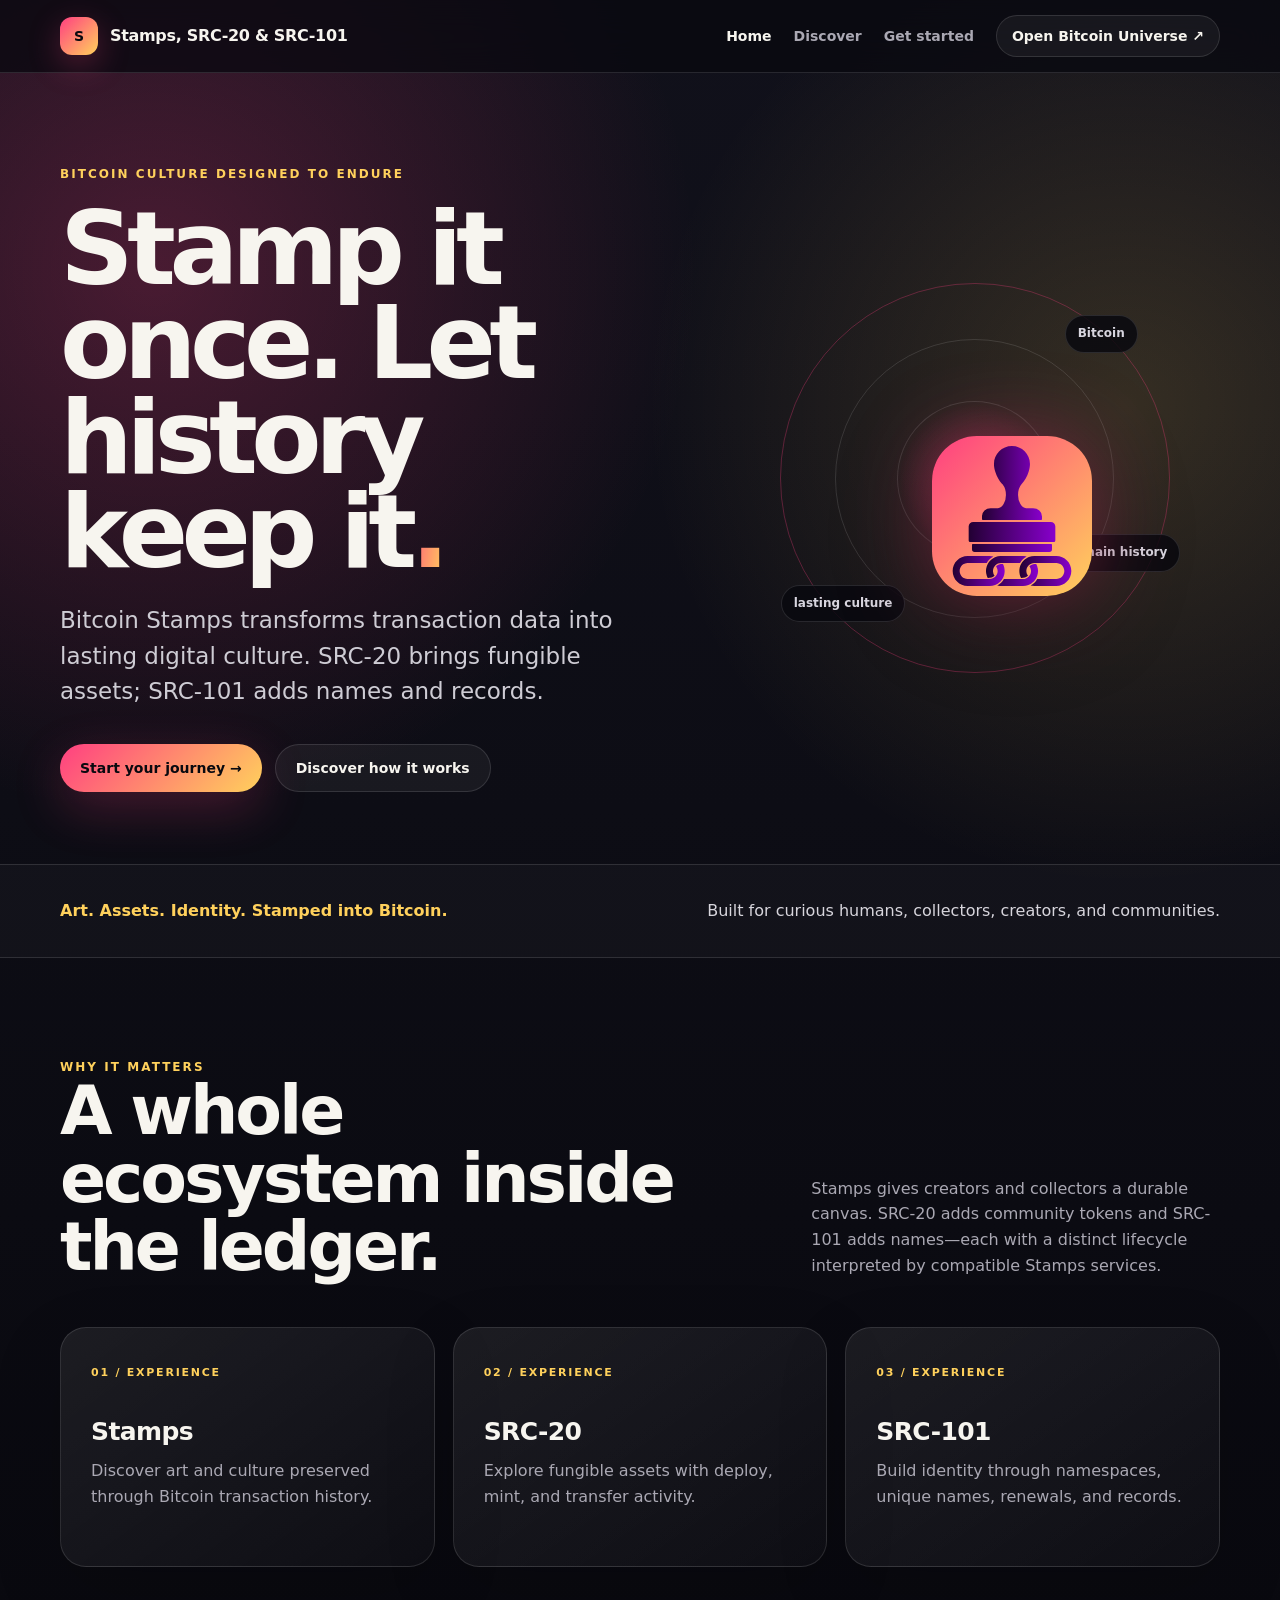
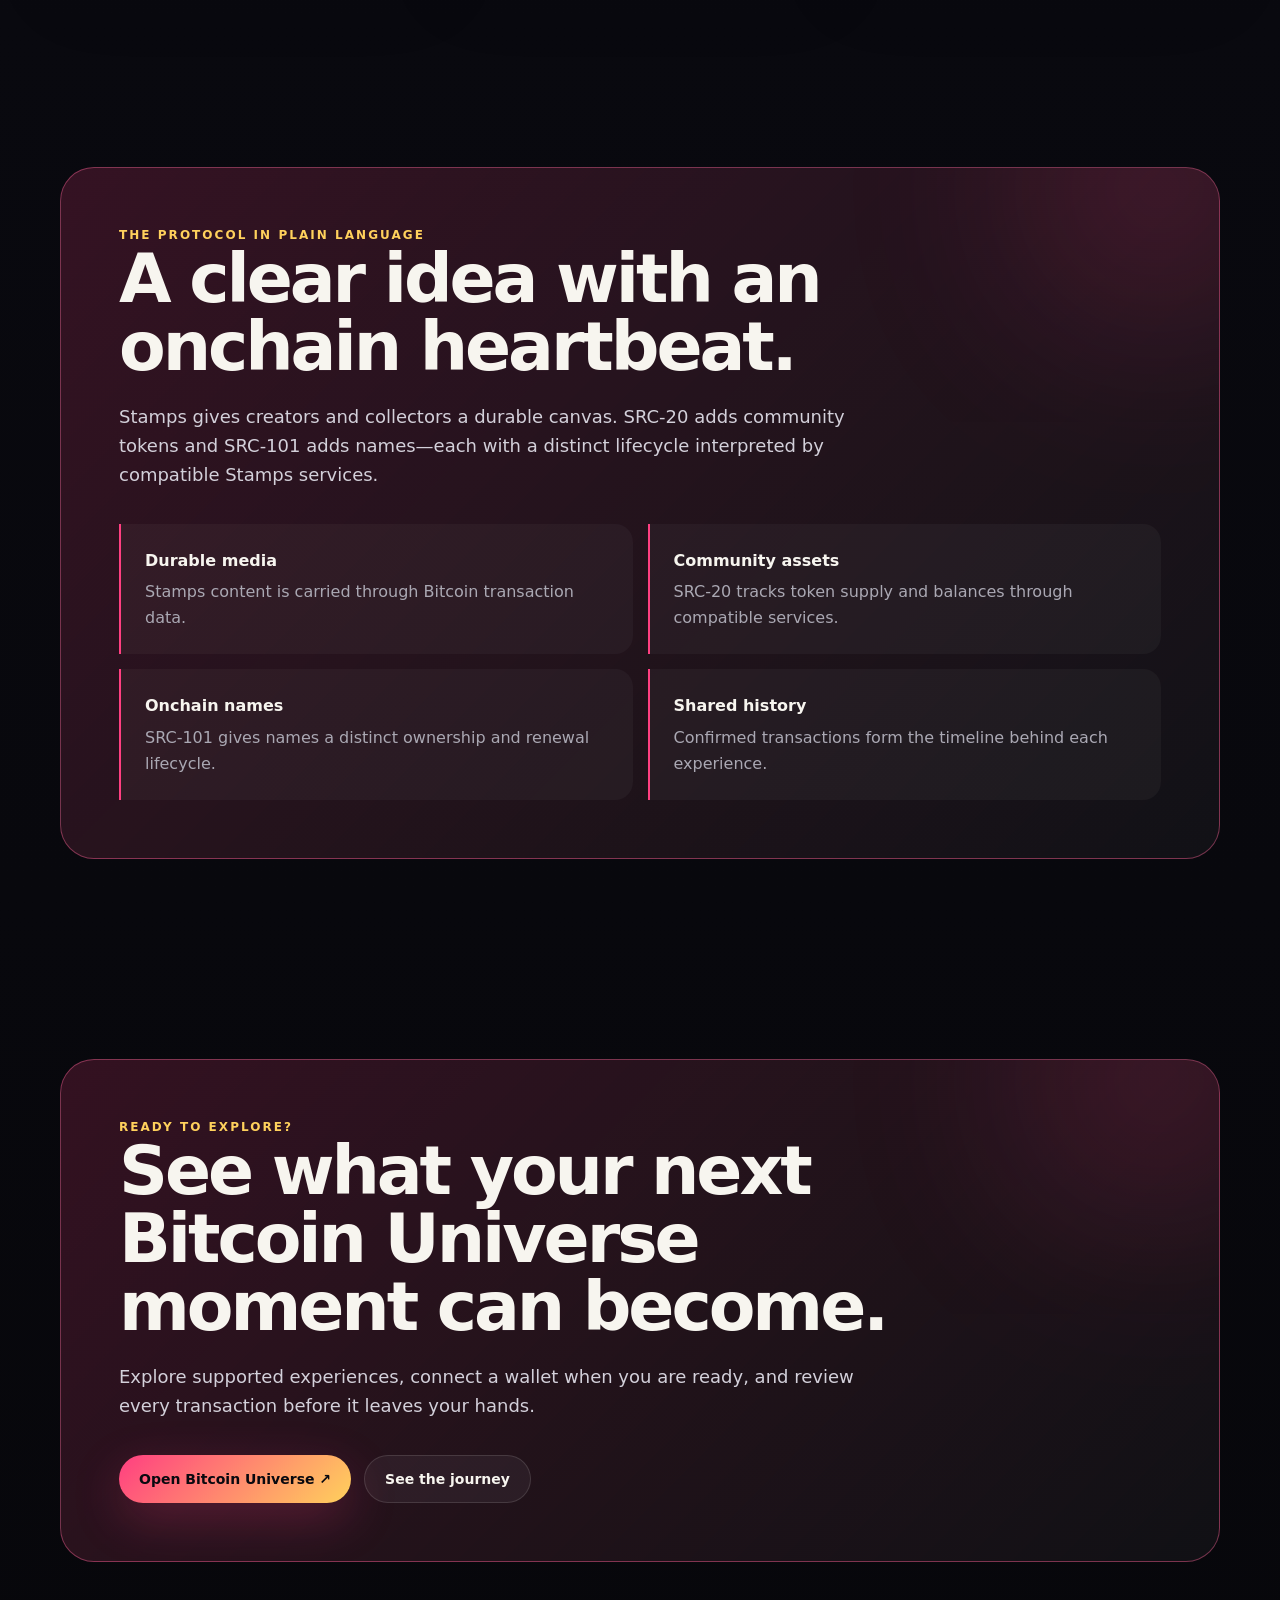
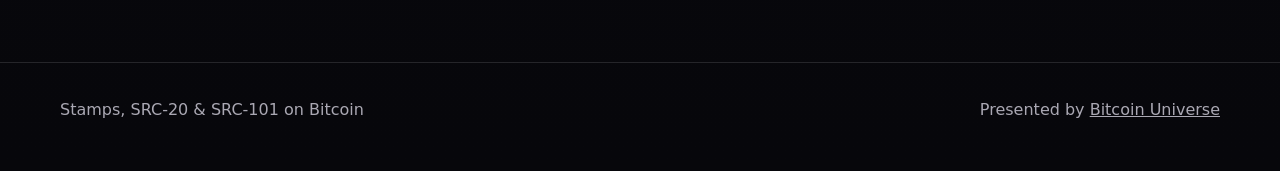
==== commit ecd50785: "docs: make the public experience user-first" ====
--- a/index.html
+++ b/index.html
@@ -2,347 +2,22 @@
 <html lang="en">
 <head>
   <meta charset="utf-8">
-  <meta name="viewport" content="width=device-width, initial-scale=1">
-  <meta name="description" content="A careful technical field guide to Bitcoin Stamps, SRC-20, SRC-101, protocol eras, transaction interpretation, and Universe integration.">
-  <meta property="og:title" content="Stamps, SRC-20 and SRC-101">
-  <meta property="og:description" content="A careful technical field guide to Bitcoin Stamps, SRC-20, SRC-101, protocol eras, transaction interpretation, and Universe integration.">
-  <meta property="og:type" content="website">
-  <meta property="og:url" content="https://bitcoinuniverse.github.io/src-20/">
-  <meta name="twitter:card" content="summary">
-  <meta name="theme-color" content="#0d0a0d">
-  <title>Stamps, SRC-20 and SRC-101 | Bitcoin Universe Docs</title>
-  <link rel="canonical" href="https://bitcoinuniverse.github.io/src-20/">
+  <meta name="viewport" content="width=device-width,initial-scale=1">
+  <title>Stamps, SRC-20 & SRC-101 — Bitcoin culture designed to endure</title>
+  <meta name="description" content="Bitcoin Stamps transforms transaction data into lasting digital culture. SRC-20 brings fungible assets; SRC-101 adds names and records.">
+  <meta name="theme-color" content="#09090f">
   <link rel="stylesheet" href="styles.css">
 </head>
-<body>
-  <a class="skip-link" href="#content">Skip to content</a>
-  <header class="site-header">
-    <div class="topbar">
-      <a class="brand" href="index.html" aria-label="Stamps, SRC-20 and SRC-101 home">
-        <img class="brand-logo" src="assets/stampchain-logo-480.svg" alt="" aria-hidden="true">
-        <span>Stamps, SRC-20 and SRC-101</span>
-      </a>
-      <nav class="site-nav" aria-label="Documentation">
-        <a href="index.html" aria-current="page">Overview</a>
-        <a href="reference.html">Protocol reference</a>
-        <a href="https://bitcoinuniverse.github.io/src-101/">SRC-101 docs</a>
-        <a href="guide.html">Build and verify</a>
-        <a href="universe.html">Universe profile</a>
-        <a href="sources.html">Sources</a>
-      </nav>
-      <a class="header-link" href="https://github.com/bitcoinuniverse/src-20" target="_blank" rel="noreferrer">Source repository</a>
-    </div>
-  </header>
-
-  <main id="content">
-    <section class="hero">
-      <div class="wrap hero-grid">
-        <div>
-          <div class="hero-brand-lockup">
-            <img src="assets/stampchain-logo-480.svg" alt="Bitcoin Stamps mark">
-            <span>Stamps protocol suite</span>
-          </div>
-          <div class="eyebrow">Bitcoin protocol field guide</div>
-          <h1>Stamps,<br><span style="color:var(--green)">SRC-20 and SRC-101.</span></h1>
-          <p class="lede">Stamps is the Bitcoin meta-protocol and asset ecosystem. SRC-20 is its fungible-token layer, and SRC-101 is its name and record layer. This guide keeps their protocol facts, carrier formats, and product profiles distinct.</p>
-          <div class="chips" aria-label="Topics">
-            <span class="chip">Bitcoin Stamps</span>
-            <span class="chip">SRC-20 fungible tokens</span>
-            <span class="chip">SRC-101 names and records</span>
-            <span class="chip">OLGA / P2WSH</span>
-            <span class="chip">Indexer-aware</span>
-          </div>
-          <div class="hero-actions">
-            <a class="button" href="reference.html">Read the protocol reference <span aria-hidden="true">&rarr;</span></a>
-            <a class="button secondary" href="https://bitcoinuniverse.github.io/src-101/">Open SRC-101 docs</a>
-            <a class="button secondary" href="guide.html">Open the builder checklist</a>
-          </div>
-        </div>
-        <aside class="hero-panel" aria-label="Protocol map">
-          <div class="hero-panel-brand">
-            <img src="assets/stampchain-logo-480.svg" alt="" aria-hidden="true">
-            <span>Stamps ecosystem</span>
-          </div>
-          <div class="label">Keep the layers distinct</div>
-          <div class="protocol-map">
-            <div>
-              <strong>Stamps</strong>
-              <span>The umbrella Bitcoin meta-protocol for on-chain digital assets and the surrounding indexer ecosystem.</span>
-            </div>
-            <div>
-              <strong>SRC-20</strong>
-              <span>A fungible-token state machine interpreted from valid Stamps-compatible transaction data.</span>
-            </div>
-            <div>
-              <strong>SRC-101</strong>
-              <span>A name and record system with its own strict operation fields and lifecycle state.</span>
-            </div>
-            <div>
-              <strong>Carrier format</strong>
-              <span>The on-chain transport changes by protocol era. It is not the same thing as the SRC-20 message schema.</span>
-            </div>
-            <div>
-              <strong>Indexer state</strong>
-              <span>Deployments, supply, and balances are protocol interpretations, not Bitcoin consensus fields.</span>
-            </div>
-          </div>
-        </aside>
-      </div>
-    </section>
-
-    <div class="divider"></div>
-
-    <section>
-      <div class="wrap">
-        <div class="section-head">
-          <div>
-            <div class="eyebrow">Start with the mental model</div>
-            <h2>A token message is not enough on its own.</h2>
-          </div>
-          <p>For SRC-20, the JSON, the transaction layout, the chain height, and the target indexer's rules combine to determine an outcome. A transaction can be valid Bitcoin, contain a valid Stamp payload, and still be an invalid SRC-20 state transition.</p>
-        </div>
-        <div class="grid three">
-          <article class="card">
-            <div class="kicker">Bitcoin layer</div>
-            <h3>Bitcoin confirms the transaction.</h3>
-            <p>Bitcoin does not natively enforce ticker uniqueness, total supply, per-mint limits, or a fungible-token balance.</p>
-          </article>
-          <article class="card">
-            <div class="kicker">Stamp layer</div>
-            <h3>The carrier is decoded and checked.</h3>
-            <p>Compatible software recognizes a supported payload framing and carrier for the relevant protocol era.</p>
-          </article>
-          <article class="card">
-            <div class="kicker">SRC-20 layer</div>
-            <h3>The indexer applies state rules.</h3>
-            <p>The indexer validates the operation against deployed token data and the running address balances.</p>
-          </article>
-        </div>
-        <div class="callout warning" style="margin-top:18px">
-          <strong>Important distinction</strong>
-          A structurally valid Stamp can fail SRC-20 business rules. For example, an over-balance transfer does not change SRC-20 balances, even if the carrier itself is recognized as a Stamp.
-        </div>
-      </div>
-    </section>
-
-    <section>
-      <div class="wrap">
-        <div class="section-head">
-          <div>
-            <div class="eyebrow">Published protocol chronology</div>
-            <h2>Do not collapse historical formats into one diagram.</h2>
-          </div>
-          <p>The maintained Bitcoin Stamps indexer records distinct SRC-20 boundaries. Use the exact indexer release and block height you target when implementing historical parsing or crafting transactions.</p>
-        </div>
-        <div class="timeline">
-          <article>
-            <div class="height">BLOCK 788,041</div>
-            <h3>Counterparty-era SRC-20</h3>
-            <p>The first SRC-20 token is recorded in the official indexer's history as a Counterparty-era token.</p>
-          </article>
-          <article>
-            <div class="height">BLOCK 793,068</div>
-            <h3>Direct Bitcoin begins</h3>
-            <p>The published history identifies this as the start of direct-Bitcoin SRC-20 transactions.</p>
-          </article>
-          <article>
-            <div class="height">BLOCK 796,000</div>
-            <h3>Counterparty cutoff</h3>
-            <p>Counterparty SRC-20 transactions are no longer honored after this cutoff in the legacy documentation.</p>
-          </article>
-          <article>
-            <div class="height">BLOCK 865,000</div>
-            <h3>OLGA / P2WSH SRC-20</h3>
-            <p>The maintained indexer describes SRC-20 adopting the OLGA P2WSH encoding at this boundary.</p>
-          </article>
-        </div>
-        <p class="source-date" style="margin-top:16px">Chronology source: the maintained Bitcoin Stamps indexer README. Older prose describes the direct-Bitcoin transition less precisely, so this guide does not use a single 796,000 start date.</p>
-      </div>
-    </section>
-
-    <section>
-      <div class="wrap">
-        <div class="section-head">
-          <div>
-            <div class="eyebrow">The canonical operations</div>
-            <h2>Three messages, one stateful interpretation.</h2>
-          </div>
-          <p>New integrations should emit compact UTF-8 JSON with lowercase protocol and operation values, quoted decimal strings, and only documented fields. Permissive historical parser behavior is not a portability target.</p>
-        </div>
-        <div class="code-grid">
-          <article class="code-card">
-            <header>Deploy <span>create a ticker</span></header>
-            <pre>{
-  "p":"src-20",
-  "op":"deploy",
-  "tick":"STAMP",
-  "max":"21000000",
-  "lim":"1000",
-  "dec":"0"
-}</pre>
-          </article>
-          <article class="code-card">
-            <header>Mint <span>claim within rules</span></header>
-            <pre>{
-  "p":"src-20",
-  "op":"mint",
-  "tick":"STAMP",
-  "amt":"1000"
-}</pre>
-          </article>
-          <article class="code-card">
-            <header>Transfer <span>move indexed balance</span></header>
-            <pre>{
-  "p":"src-20",
-  "op":"transfer",
-  "tick":"STAMP",
-  "amt":"250"
-}</pre>
-          </article>
-        </div>
-        <div class="grid three" style="margin-top:16px">
-          <article class="card">
-            <div class="kicker">Deploy rule</div>
-            <h3>First valid ticker deployment wins.</h3>
-            <p>Ticks are case-insensitive identities. A duplicate deployment does not replace the indexed definition.</p>
-          </article>
-          <article class="card">
-            <div class="kicker">Mint rule</div>
-            <h3>The state machine caps eligible mints.</h3>
-            <p>The indexer caps a mint by the request, remaining supply, and the per-mint limit. A completely minted token cannot mint again.</p>
-          </article>
-          <article class="card">
-            <div class="kicker">Transfer rule</div>
-            <h3>Insufficient balance invalidates the move.</h3>
-            <p>A transfer above the indexed sender balance changes neither sender nor recipient SRC-20 balances.</p>
-          </article>
-        </div>
-      </div>
-    </section>
-
-    <section>
-      <div class="wrap">
-        <div class="section-head">
-          <div>
-            <div class="eyebrow">Transaction-bound semantics</div>
-            <h2>Addresses come from the Bitcoin transaction, not JSON.</h2>
-          </div>
-          <p>The reference implementation derives ownership and routing from transaction position. Do not add a JSON "from" or "to" field and assume it authorizes or redirects a token operation.</p>
-        </div>
-        <div class="table-shell">
-          <table>
-            <thead>
-              <tr>
-                <th>Concept</th>
-                <th>Reference interpretation</th>
-                <th>Builder implication</th>
-              </tr>
-            </thead>
-            <tbody>
-              <tr>
-                <td>Source / creator</td>
-                <td>Derived from the spent output of <code>vin[0]</code>.</td>
-                <td>Do not reorder inputs after selecting the intended source address.</td>
-              </tr>
-              <tr>
-                <td>Transfer recipient</td>
-                <td>Derived from <code>vout[0]</code>.</td>
-                <td>Place the intended recipient first, then review all later outputs separately.</td>
-              </tr>
-              <tr>
-                <td>Deploy creator</td>
-                <td>Derived from the spent output of <code>vin[0]</code>, not from an output.</td>
-                <td>Keep the intended deployer at input zero. In the local profile, output zero is sender dust only and does not define creator identity.</td>
-              </tr>
-              <tr>
-                <td>Mint owner</td>
-                <td>Derived from <code>vout[0]</code>.</td>
-                <td>Put the intended credited minter at output zero before carrier and fee outputs.</td>
-              </tr>
-              <tr>
-                <td>Payload carrier</td>
-                <td>Determined by the protocol era and target indexer.</td>
-                <td>Use a tested library or a verified Universe profile. Do not hand-roll from a high-level diagram.</td>
-              </tr>
-            </tbody>
-          </table>
-        </div>
-      </div>
-    </section>
-
-    <section>
-      <div class="wrap">
-        <div class="section-head">
-          <div>
-            <div class="eyebrow">A safer integration posture</div>
-            <h2>Build, inspect, observe, reconcile.</h2>
-          </div>
-          <p>Protocol work is operational work. The signed transaction is the important artifact, and a completed broadcast is not the same thing as an accepted indexed state transition.</p>
-        </div>
-        <div class="steps">
-          <article class="step">
-            <div>
-              <h3>Choose the target indexer and era before implementation.</h3>
-              <p>Pin an indexer release or SDK commit. Confirm its activation rules and test vectors before you decide which carrier a wallet will construct.</p>
-            </div>
-          </article>
-          <article class="step">
-            <div>
-              <h3>Resolve the ticker and state immediately before signing.</h3>
-              <p>For mint and transfer, read the indexed deployment, supply, decimals, and current balance. Case-normalize the ticker locally for lookups.</p>
-            </div>
-          </article>
-          <article class="step">
-            <div>
-              <h3>Review the PSBT as a Bitcoin payment and a protocol event.</h3>
-              <p>Check first input, first output, carrier outputs, change, miner fee, and every product fee. Never sign a third-party transaction only because its JSON looks familiar.</p>
-            </div>
-          </article>
-          <article class="step">
-            <div>
-              <h3>Verify indexed results after confirmation.</h3>
-              <p>Store the txid and compare the target indexer's event, supply, and balances. Handle reorgs and failed semantic validation as normal outcomes.</p>
-            </div>
-          </article>
-        </div>
-      </div>
-    </section>
-
-    <section>
-      <div class="wrap">
-        <div class="section-head">
-          <div>
-            <div class="eyebrow">Read the material that governs behavior</div>
-            <h2>Source hierarchy, not cargo-cult copying.</h2>
-          </div>
-          <p>This documentation is a compatibility guide. The maintained indexer and its released tests are the final technical references for the behavior they implement.</p>
-        </div>
-        <div class="source-list">
-          <a href="https://github.com/stampchain-io/btc_stamps" target="_blank" rel="noreferrer">
-            <span>Bitcoin Stamps maintained indexer and protocol chronology</span><small>Primary source</small>
-          </a>
-          <a href="https://github.com/stampchain-io/stamps_sdk/blob/main/docs/src20specs.md" target="_blank" rel="noreferrer">
-            <span>Stamps SDK SRC-20 reference specification</span><small>Legacy and compatibility detail</small>
-          </a>
-          <a href="https://docs.openstamp.io/introduction/src20-protocol/src20-on-bitcoin" target="_blank" rel="noreferrer">
-            <span>OpenStamp SRC-20 on Bitcoin documentation</span><small>Historical overview</small>
-          </a>
-          <a href="https://github.com/mikeinspace/stamps/blob/main/OLGA.md" target="_blank" rel="noreferrer">
-            <span>OLGA P2WSH proposal and framing model</span><small>Carrier reference</small>
-          </a>
-          <a href="sources.html">
-            <span>Full source policy, status, and verification notes</span><small>Local guide</small>
-          </a>
-        </div>
-      </div>
-    </section>
-  </main>
-
-  <footer class="footer">
-    <div class="wrap">
-      <span>Stamps, SRC-20 and SRC-101, a Bitcoin Universe documentation guide.</span>
-      <span>Reviewed 2026-07-18. Protocol behavior is experimental and indexer-dependent.</span>
-    </div>
-  </footer>
-</body>
-</html>
+<body style="--accent:#ff3f81;--accent-2:#ffd15c">
+<div class="topbar"><div class="wrap nav"><a class="brand" href="index.html"><span class="brand-mark">S</span><span>Stamps, SRC-20 & SRC-101</span></a><nav class="nav-links" aria-label="Main navigation"><a href="index.html" aria-current="page">Home</a><a href="reference.html">Discover</a><a href="guide.html">Get started</a><a class="nav-cta" href="https://inscribe.bitcoinuniverse.io/">Open Bitcoin Universe ↗</a></nav></div></div>
+<main>
+  <div class="wrap hero">
+    <div><div class="eyebrow">Bitcoin culture designed to endure</div><h1>Stamp it once. Let history keep it<span class="gradient">.</span></h1><p class="lede">Bitcoin Stamps transforms transaction data into lasting digital culture. SRC-20 brings fungible assets; SRC-101 adds names and records.</p><div class="actions"><a class="button primary" href="guide.html">Start your journey →</a><a class="button secondary" href="reference.html">Discover how it works</a></div></div>
+    <div class="hero-art"><div class="orbit"><img class="logo-art core" src="assets/stampchain-logo-480.svg" alt=""><span class="spark one">Bitcoin</span><span class="spark two">lasting culture</span><span class="spark three">onchain history</span></div></div>
+  </div>
+  <div class="band"><div class="wrap band-inner"><strong>Art. Assets. Identity. Stamped into Bitcoin.</strong><span>Built for curious humans, collectors, creators, and communities.</span></div></div>
+  <section><div class="wrap"><div class="section-head"><div><div class="eyebrow">Why it matters</div><h2>A whole ecosystem inside the ledger.</h2></div><p>Stamps gives creators and collectors a durable canvas. SRC-20 adds community tokens and SRC-101 adds names—each with a distinct lifecycle interpreted by compatible Stamps services.</p></div><div class="grid"><article class="card"><span class="num">01 / EXPERIENCE</span><h3>Stamps</h3><p>Discover art and culture preserved through Bitcoin transaction history.</p></article><article class="card"><span class="num">02 / EXPERIENCE</span><h3>SRC-20</h3><p>Explore fungible assets with deploy, mint, and transfer activity.</p></article><article class="card"><span class="num">03 / EXPERIENCE</span><h3>SRC-101</h3><p>Build identity through namespaces, unique names, renewals, and records.</p></article></div></div></section>
+  <section><div class="wrap spotlight"><div class="eyebrow">The protocol in plain language</div><h2>A clear idea with an onchain heartbeat.</h2><p>Stamps gives creators and collectors a durable canvas. SRC-20 adds community tokens and SRC-101 adds names—each with a distinct lifecycle interpreted by compatible Stamps services.</p><div class="fact-list" style="margin-top:34px"><div class="fact"><strong>Durable media</strong><span>Stamps content is carried through Bitcoin transaction data.</span></div><div class="fact"><strong>Community assets</strong><span>SRC-20 tracks token supply and balances through compatible services.</span></div><div class="fact"><strong>Onchain names</strong><span>SRC-101 gives names a distinct ownership and renewal lifecycle.</span></div><div class="fact"><strong>Shared history</strong><span>Confirmed transactions form the timeline behind each experience.</span></div></div></div></section>
+  <section><div class="wrap"><div class="spotlight"><div class="eyebrow">Ready to explore?</div><h2>See what your next Bitcoin Universe moment can become.</h2><p>Explore supported experiences, connect a wallet when you are ready, and review every transaction before it leaves your hands.</p><div class="actions"><a class="button primary" href="https://inscribe.bitcoinuniverse.io/">Open Bitcoin Universe ↗</a><a class="button secondary" href="guide.html">See the journey</a></div></div></div></section>
+</main>
+<footer><div class="wrap footer-inner"><span>Stamps, SRC-20 & SRC-101 on Bitcoin</span><span>Presented by <a href="https://github.com/bitcoinuniverse/src-20">Bitcoin Universe</a></span></div></footer></body></html>
--- a/styles.css
+++ b/styles.css
@@ -1,835 +1,137 @@
 :root {
-  --ink: #fbf8ff;
-  --muted: #d8cae4;
-  --soft: #aa99b8;
-  --paper: #0d0a0d;
-  --panel: #190c20;
-  --panel-raised: #26102f;
-  --line: rgba(232, 210, 247, 0.17);
-  --green: #9d00d6;
-  --green-strong: #bb00ff;
-  --amber: #ffc46b;
-  --red: #ff9aa3;
-  --blue: #c6a0ff;
-  --max: 1180px;
   color-scheme: dark;
+  --ink: #f7f5ef;
+  --muted: #aaa8b3;
+  --panel: rgba(255, 255, 255, 0.06);
+  --line: rgba(255, 255, 255, 0.12);
+  --accent: #ff8a3d;
+  --accent-2: #ffd166;
+  --bg: #09090f;
+  font-family: Inter, ui-sans-serif, system-ui, -apple-system, BlinkMacSystemFont, "Segoe UI", sans-serif;
 }
-
-* {
-  box-sizing: border-box;
-}
-
-html {
-  scroll-behavior: smooth;
-}
-
+* { box-sizing: border-box; }
+html { scroll-behavior: smooth; }
 body {
   margin: 0;
+  min-width: 320px;
   color: var(--ink);
   background:
-    radial-gradient(900px 500px at 88% -10%, rgba(157, 0, 214, 0.3), transparent 68%),
-    radial-gradient(820px 480px at -12% 42%, rgba(102, 0, 153, 0.24), transparent 72%),
-    var(--paper);
-  font: 16px/1.65 Inter, ui-sans-serif, system-ui, -apple-system, BlinkMacSystemFont, "Segoe UI", sans-serif;
+    radial-gradient(circle at 12% 8%, color-mix(in srgb, var(--accent) 24%, transparent), transparent 34rem),
+    radial-gradient(circle at 88% 12%, color-mix(in srgb, var(--accent-2) 16%, transparent), transparent 30rem),
+    linear-gradient(180deg, #11111b 0%, var(--bg) 48%, #07070b 100%);
+  line-height: 1.6;
 }
-
-a {
-  color: var(--green);
+body::before {
+  content: "";
+  position: fixed;
+  inset: 0;
+  pointer-events: none;
+  opacity: 0.18;
+  background-image: linear-gradient(rgba(255,255,255,.025) 1px, transparent 1px), linear-gradient(90deg, rgba(255,255,255,.025) 1px, transparent 1px);
+  background-size: 42px 42px;
+  mask-image: linear-gradient(to bottom, #000, transparent 78%);
 }
-
-a:hover {
-  color: #edccff;
-}
-
-code,
-pre,
-.mono {
-  font-family: ui-monospace, SFMono-Regular, Consolas, "Liberation Mono", monospace;
-}
-
-code {
-  color: #f0d5ff;
-  font-size: 0.92em;
-}
-
-.skip-link {
-  position: fixed;
-  top: 10px;
-  left: 10px;
-  z-index: 10;
-  transform: translateY(-160%);
-  padding: 9px 12px;
-  border-radius: 8px;
-  background: var(--green-strong);
-  color: #fff;
-  font-weight: 800;
-}
-
-.skip-link:focus {
-  transform: translateY(0);
-}
-
-.site-header {
-  border-bottom: 1px solid var(--line);
-  background: rgba(13, 10, 13, 0.88);
-  backdrop-filter: blur(16px);
+a { color: inherit; }
+.wrap { width: min(1160px, calc(100% - 40px)); margin: 0 auto; }
+.topbar {
   position: sticky;
   top: 0;
-  z-index: 5;
+  z-index: 20;
+  backdrop-filter: blur(18px);
+  background: rgba(9,9,15,.75);
+  border-bottom: 1px solid var(--line);
 }
-
-.topbar,
-.wrap {
-  width: min(var(--max), calc(100% - 40px));
-  margin: 0 auto;
-}
-
-.topbar {
-  min-height: 72px;
-  display: flex;
-  align-items: center;
-  gap: 20px;
-}
-
-.brand {
-  display: inline-flex;
-  align-items: center;
-  gap: 10px;
-  min-width: max-content;
-  text-decoration: none;
-  color: var(--ink);
-  font-weight: 800;
-  letter-spacing: -0.025em;
-}
-
-.brand:hover {
-  color: var(--ink);
-}
-
-.brand-logo {
-  width: 34px;
-  height: 34px;
-  object-fit: contain;
-  filter: drop-shadow(0 0 16px rgba(187, 0, 255, 0.38));
-}
-
-.site-nav {
-  display: flex;
-  align-items: center;
-  gap: 3px;
-  margin-left: auto;
-}
-
-.site-nav a,
-.header-link {
-  color: var(--muted);
-  text-decoration: none;
-  font-size: 14px;
-  padding: 8px 10px;
-  border-radius: 8px;
-}
-
-.site-nav a:hover,
-.site-nav a[aria-current="page"],
-.header-link:hover {
-  color: var(--ink);
-  background: rgba(255, 255, 255, 0.07);
-}
-
-.header-link {
-  border: 1px solid var(--line);
-  color: var(--ink);
-}
-
-main {
-  overflow: hidden;
-}
-
-.hero {
-  position: relative;
-  padding: 80px 0 56px;
-}
-
-.hero-grid {
+.nav { min-height: 72px; display: flex; align-items: center; justify-content: space-between; gap: 24px; }
+.brand { display: inline-flex; align-items: center; gap: 12px; text-decoration: none; font-weight: 800; letter-spacing: -.02em; }
+.brand-mark {
   display: grid;
-  grid-template-columns: minmax(0, 1.1fr) minmax(280px, 0.72fr);
-  align-items: center;
-  gap: 60px;
-}
-
-.hero-brand-lockup,
-.hero-panel-brand {
-  display: inline-flex;
-  align-items: center;
-  gap: 10px;
-  color: #e8cff8;
-  font-size: 12px;
-  font-weight: 800;
-  letter-spacing: 0.11em;
-  text-transform: uppercase;
-}
-
-.hero-brand-lockup {
-  margin-bottom: 16px;
-}
-
-.hero-brand-lockup img {
-  width: 42px;
-  height: 42px;
-  filter: drop-shadow(0 0 18px rgba(187, 0, 255, 0.44));
-}
-
-.hero-panel-brand {
-  margin-bottom: 18px;
-  color: #c9b8d5;
-}
-
-.hero-panel-brand img {
-  width: 36px;
-  height: 36px;
-}
-
-.eyebrow {
-  color: var(--green);
-  font-size: 12px;
-  font-weight: 800;
-  letter-spacing: 0.14em;
-  text-transform: uppercase;
-}
-
-h1,
-h2,
-h3,
-h4 {
-  color: var(--ink);
-  line-height: 1.08;
-}
-
-h1 {
-  max-width: 800px;
-  margin: 12px 0 22px;
-  font-size: clamp(46px, 7.2vw, 82px);
-  letter-spacing: -0.067em;
-}
-
-h2 {
-  margin: 0;
-  font-size: clamp(30px, 4vw, 50px);
-  letter-spacing: -0.047em;
-}
-
-h3 {
-  margin: 0 0 8px;
-  font-size: 20px;
-  letter-spacing: -0.025em;
-}
-
-h4 {
-  margin: 0 0 8px;
-  font-size: 16px;
-}
-
-p {
-  margin: 0 0 1em;
-}
-
-.lede {
-  max-width: 730px;
-  color: #e4d8eb;
-  font-size: 20px;
-}
-
-.hero-actions,
-.chips {
-  display: flex;
-  flex-wrap: wrap;
-  gap: 10px;
-}
-
-.hero-actions {
-  margin-top: 28px;
-}
-
-.button {
-  display: inline-flex;
-  align-items: center;
-  gap: 8px;
-  min-height: 42px;
-  padding: 10px 14px;
-  border: 1px solid transparent;
-  border-radius: 10px;
-  background: linear-gradient(135deg, var(--green), var(--green-strong));
-  color: #fff;
-  text-decoration: none;
-  font-weight: 800;
-  box-shadow: 0 12px 28px rgba(157, 0, 214, 0.24);
-}
-
-.button:hover {
-  color: #fff;
-  background: var(--green-strong);
-  transform: translateY(-1px);
-}
-
-.button.secondary {
-  border-color: var(--line);
-  background: rgba(157, 0, 214, 0.09);
-  color: var(--ink);
-  box-shadow: none;
-}
-
-.button.secondary:hover {
-  background: rgba(187, 0, 255, 0.16);
-  color: var(--ink);
-}
-
-.chip {
-  display: inline-flex;
-  align-items: center;
-  min-height: 28px;
-  padding: 4px 9px;
-  border: 1px solid var(--line);
-  border-radius: 999px;
-  color: #c5d3cd;
-  background: rgba(255, 255, 255, 0.03);
-  font-size: 12px;
-}
-
-.hero-panel,
-.card,
-.callout,
-.table-shell,
-.code-card,
-details {
-  border: 1px solid var(--line);
-  background: linear-gradient(145deg, rgba(255, 255, 255, 0.065), rgba(255, 255, 255, 0.022));
-  border-radius: 16px;
-}
-
-.hero-panel {
-  position: relative;
-  overflow: hidden;
-  padding: 24px;
-  background: linear-gradient(145deg, rgba(157, 0, 214, 0.15), rgba(255, 255, 255, 0.025));
-  box-shadow: 0 22px 80px rgba(0, 0, 0, 0.28), 0 0 0 1px rgba(187, 0, 255, 0.08) inset;
-}
-
-.hero-panel .label {
-  color: var(--soft);
-  font-size: 12px;
-  font-weight: 800;
-  letter-spacing: 0.1em;
-  text-transform: uppercase;
-}
-
-.protocol-map {
-  display: grid;
-  gap: 12px;
-  margin-top: 18px;
-}
-
-.protocol-map div {
-  padding: 14px;
-  border: 1px solid var(--line);
-  border-radius: 10px;
-  background: rgba(22, 7, 31, 0.52);
-}
-
-.protocol-map strong {
-  display: block;
-  color: var(--green);
-  margin-bottom: 2px;
-}
-
-.protocol-map span {
-  color: var(--muted);
+  place-items: center;
+  width: 38px;
+  height: 38px;
+  border-radius: 12px;
+  color: #09090f;
+  background: linear-gradient(135deg, var(--accent), var(--accent-2));
+  box-shadow: 0 10px 32px color-mix(in srgb, var(--accent) 28%, transparent);
   font-size: 14px;
 }
-
-.divider {
-  height: 1px;
-  background: var(--line);
+.nav-links { display: flex; align-items: center; gap: 22px; }
+.nav-links a { color: var(--muted); text-decoration: none; font-size: 14px; font-weight: 650; }
+.nav-links a:hover, .nav-links a[aria-current="page"] { color: var(--ink); }
+.nav-links .nav-cta { color: var(--ink); border: 1px solid var(--line); border-radius: 999px; padding: 9px 15px; background: rgba(255,255,255,.05); }
+.hero { min-height: 680px; display: grid; grid-template-columns: minmax(0, 1.1fr) minmax(320px, .9fr); align-items: center; gap: 70px; padding: 92px 0 72px; }
+.hero.compact { min-height: 560px; }
+.eyebrow { color: var(--accent-2); font-size: 12px; font-weight: 850; letter-spacing: .17em; text-transform: uppercase; }
+h1, h2, h3, p { margin-top: 0; }
+h1 { max-width: 880px; margin: 18px 0 24px; font-size: clamp(54px, 8vw, 112px); line-height: .92; letter-spacing: -.065em; }
+.hero.compact h1 { font-size: clamp(48px, 7vw, 88px); }
+.gradient { color: transparent; background: linear-gradient(100deg, var(--accent), var(--accent-2)); background-clip: text; -webkit-background-clip: text; }
+.lede { max-width: 690px; color: #ceccd4; font-size: clamp(18px, 2.2vw, 23px); line-height: 1.55; }
+.actions { display: flex; flex-wrap: wrap; gap: 13px; margin-top: 34px; }
+.button { display: inline-flex; align-items: center; justify-content: center; gap: 10px; min-height: 48px; padding: 0 20px; border-radius: 999px; text-decoration: none; font-size: 14px; font-weight: 800; }
+.button.primary { color: #09090f; background: linear-gradient(135deg, var(--accent), var(--accent-2)); box-shadow: 0 16px 50px color-mix(in srgb, var(--accent) 24%, transparent); }
+.button.secondary { border: 1px solid var(--line); background: rgba(255,255,255,.05); }
+.hero-art { position: relative; min-height: 430px; display: grid; place-items: center; }
+.orbit { width: min(390px, 88vw); aspect-ratio: 1; border-radius: 50%; border: 1px solid color-mix(in srgb, var(--accent) 30%, transparent); position: relative; animation: float 7s ease-in-out infinite; }
+.orbit::before, .orbit::after { content: ""; position: absolute; border-radius: inherit; border: 1px solid var(--line); }
+.orbit::before { inset: 14%; }
+.orbit::after { inset: 30%; background: radial-gradient(circle, color-mix(in srgb, var(--accent) 30%, transparent), transparent 70%); }
+.core { position: absolute; inset: 39%; z-index: 2; display: grid; place-items: center; border-radius: 28%; color: #09090f; font-size: clamp(18px, 3vw, 32px); font-weight: 950; background: linear-gradient(135deg, var(--accent), var(--accent-2)); box-shadow: 0 0 80px color-mix(in srgb, var(--accent) 38%, transparent); }
+.spark { position: absolute; display: inline-flex; padding: 8px 12px; border: 1px solid var(--line); border-radius: 999px; background: rgba(9,9,15,.84); color: #d8d6df; font-size: 12px; font-weight: 750; }
+.spark.one { top: 8%; right: 8%; }
+.spark.two { bottom: 13%; left: 0; }
+.spark.three { right: -3%; bottom: 26%; }
+.logo-art { max-width: 76%; max-height: 160px; filter: drop-shadow(0 18px 36px rgba(0,0,0,.36)); }
+.band { border-top: 1px solid var(--line); border-bottom: 1px solid var(--line); background: rgba(255,255,255,.025); }
+.band-inner { min-height: 92px; display: flex; align-items: center; justify-content: space-between; gap: 24px; color: #d7d5dc; }
+.band strong { color: var(--accent-2); }
+section { padding: 100px 0; }
+.section-head { display: grid; grid-template-columns: minmax(0, 1fr) minmax(280px, .6fr); gap: 70px; align-items: end; margin-bottom: 46px; }
+h2 { max-width: 760px; margin-bottom: 0; font-size: clamp(38px, 6vw, 68px); line-height: 1; letter-spacing: -.045em; }
+.section-head p { color: var(--muted); margin-bottom: 3px; }
+.grid { display: grid; grid-template-columns: repeat(3, minmax(0,1fr)); gap: 18px; }
+.card { min-height: 240px; padding: 30px; border: 1px solid var(--line); border-radius: 26px; background: linear-gradient(145deg, rgba(255,255,255,.075), rgba(255,255,255,.025)); box-shadow: 0 24px 70px rgba(0,0,0,.16); }
+.card .num { color: var(--accent-2); font-size: 11px; font-weight: 900; letter-spacing: .16em; }
+.card h3 { margin: 34px 0 12px; font-size: 25px; line-height: 1.15; letter-spacing: -.025em; }
+.card p { color: var(--muted); margin-bottom: 0; }
+.story { display: grid; grid-template-columns: .78fr 1.22fr; gap: 70px; align-items: start; }
+.story-copy { position: sticky; top: 110px; }
+.story-list { display: grid; gap: 16px; }
+.story-item { display: grid; grid-template-columns: 58px 1fr; gap: 18px; padding: 26px; border: 1px solid var(--line); border-radius: 22px; background: rgba(255,255,255,.035); }
+.story-item b { color: var(--accent-2); font-size: 13px; letter-spacing: .1em; }
+.story-item h3 { margin-bottom: 8px; font-size: 22px; }
+.story-item p { color: var(--muted); margin-bottom: 0; }
+.spotlight { overflow: hidden; position: relative; padding: 58px; border: 1px solid color-mix(in srgb, var(--accent) 34%, var(--line)); border-radius: 34px; background: linear-gradient(135deg, color-mix(in srgb, var(--accent) 18%, transparent), rgba(255,255,255,.04)); }
+.spotlight::after { content: ""; position: absolute; width: 280px; height: 280px; right: -80px; top: -120px; border-radius: 50%; background: var(--accent); filter: blur(100px); opacity: .18; }
+.spotlight h2 { max-width: 870px; }
+.spotlight p { max-width: 760px; margin: 22px 0 0; color: #d3d0da; font-size: 18px; }
+.fact-list { display: grid; grid-template-columns: repeat(2, minmax(0,1fr)); gap: 15px; }
+.fact { padding: 24px; border-left: 2px solid var(--accent); background: rgba(255,255,255,.035); border-radius: 0 18px 18px 0; }
+.fact strong { display: block; margin-bottom: 6px; }
+.fact span { color: var(--muted); }
+.source-list { display: grid; gap: 12px; }
+.source { display: flex; align-items: center; justify-content: space-between; gap: 20px; padding: 18px 20px; border: 1px solid var(--line); border-radius: 16px; text-decoration: none; background: rgba(255,255,255,.03); }
+.source:hover { border-color: var(--accent); }
+.source span:last-child { color: var(--accent-2); }
+footer { padding: 34px 0 48px; color: var(--muted); border-top: 1px solid var(--line); }
+.footer-inner { display: flex; align-items: center; justify-content: space-between; gap: 20px; }
+@keyframes float { 0%,100% { transform: translateY(0) rotate(-2deg); } 50% { transform: translateY(-13px) rotate(2deg); } }
+@media (max-width: 860px) {
+  .nav-links a:not(.nav-cta) { display: none; }
+  .hero, .section-head, .story { grid-template-columns: 1fr; gap: 40px; }
+  .hero { padding-top: 70px; }
+  .hero-art { min-height: 360px; }
+  .grid { grid-template-columns: 1fr !important; }
+  .story-copy { position: static; }
+  .fact-list { grid-template-columns: 1fr; }
 }
-
-section {
-  padding: 80px 0;
+@media (max-width: 560px) {
+  .wrap { width: min(100% - 28px, 1160px); }
+  .nav { min-height: 64px; }
+  .brand span:last-child { max-width: 150px; white-space: nowrap; overflow: hidden; text-overflow: ellipsis; }
+  h1 { font-size: clamp(48px, 17vw, 72px); }
+  .hero { min-height: auto; padding-bottom: 50px; }
+  .hero-art { min-height: 300px; }
+  .spotlight { padding: 32px 24px; }
+  section { padding: 76px 0; }
+  .band-inner, .footer-inner { align-items: flex-start; flex-direction: column; padding: 22px 0; }
 }
-
-.section-head {
-  display: grid;
-  grid-template-columns: minmax(0, 0.95fr) minmax(0, 1.05fr);
-  align-items: end;
-  gap: 50px;
-  margin-bottom: 34px;
-}
-
-.section-head p {
-  margin: 0;
-  color: var(--muted);
-  font-size: 17px;
-}
-
-.grid {
-  display: grid;
-  gap: 16px;
-}
-
-.grid.two {
-  grid-template-columns: repeat(2, minmax(0, 1fr));
-}
-
-.grid.three {
-  grid-template-columns: repeat(3, minmax(0, 1fr));
-}
-
-.grid.four {
-  grid-template-columns: repeat(4, minmax(0, 1fr));
-}
-
-.card {
-  padding: 20px;
-}
-
-.card p,
-.card li {
-  color: var(--muted);
-  font-size: 14px;
-}
-
-.card ul {
-  margin: 12px 0 0;
-  padding-left: 18px;
-}
-
-.card .kicker {
-  color: var(--green);
-  font-size: 11px;
-  font-weight: 800;
-  letter-spacing: 0.1em;
-  text-transform: uppercase;
-}
-
-.card.warn .kicker {
-  color: var(--amber);
-}
-
-.card.danger .kicker {
-  color: var(--red);
-}
-
-.callout {
-  padding: 20px 22px;
-  color: #eadff0;
-  border-left: 3px solid var(--green);
-}
-
-.callout.warning {
-  border-left-color: var(--amber);
-  background: rgba(255, 196, 107, 0.08);
-}
-
-.callout.danger {
-  border-left-color: var(--red);
-  background: rgba(255, 143, 144, 0.08);
-}
-
-.callout strong {
-  display: block;
-  margin-bottom: 4px;
-  color: var(--ink);
-}
-
-.timeline {
-  display: grid;
-  grid-template-columns: repeat(4, minmax(0, 1fr));
-  gap: 14px;
-}
-
-.timeline article {
-  position: relative;
-  min-height: 180px;
-  padding: 20px;
-  border-top: 2px solid var(--green);
-  background: linear-gradient(180deg, rgba(157, 0, 214, 0.09), rgba(255, 255, 255, 0.025));
-}
-
-.timeline .height {
-  color: var(--green);
-  font: 800 12px/1 ui-monospace, monospace;
-}
-
-.timeline h3 {
-  margin-top: 18px;
-  font-size: 18px;
-}
-
-.timeline p {
-  color: var(--muted);
-  font-size: 14px;
-}
-
-.table-shell {
-  overflow-x: auto;
-}
-
-table {
-  width: 100%;
-  min-width: 720px;
-  border-collapse: collapse;
-}
-
-th,
-td {
-  padding: 15px 16px;
-  border-bottom: 1px solid var(--line);
-  text-align: left;
-  vertical-align: top;
-}
-
-th {
-  color: var(--green);
-  background: rgba(255, 255, 255, 0.035);
-  font-size: 11px;
-  font-weight: 800;
-  letter-spacing: 0.1em;
-  text-transform: uppercase;
-}
-
-td {
-  color: #ded2e7;
-  font-size: 14px;
-}
-
-td:first-child {
-  color: var(--ink);
-  font-weight: 700;
-}
-
-tr:last-child td {
-  border-bottom: 0;
-}
-
-.code-grid {
-  display: grid;
-  grid-template-columns: repeat(3, minmax(0, 1fr));
-  gap: 16px;
-}
-
-.code-card {
-  overflow: hidden;
-}
-
-.code-card header {
-  display: flex;
-  align-items: center;
-  justify-content: space-between;
-  gap: 12px;
-  padding: 12px 15px;
-  border-bottom: 1px solid var(--line);
-  color: var(--ink);
-  font-size: 13px;
-  font-weight: 800;
-}
-
-.code-card header span {
-  color: var(--soft);
-  font-size: 11px;
-  font-weight: 700;
-  letter-spacing: 0.08em;
-}
-
-pre {
-  overflow: auto;
-  margin: 0;
-  padding: 16px;
-  color: #f0d5ff;
-  background: #120716;
-  font-size: 12.5px;
-  line-height: 1.65;
-}
-
-.steps {
-  display: grid;
-  gap: 0;
-  counter-reset: step;
-}
-
-.step {
-  position: relative;
-  display: grid;
-  grid-template-columns: 55px minmax(0, 1fr);
-  gap: 16px;
-  padding: 22px 0;
-  border-bottom: 1px solid var(--line);
-}
-
-.step::before {
-  content: counter(step, decimal-leading-zero);
-  counter-increment: step;
-  color: var(--green);
-  font: 800 13px/1 ui-monospace, monospace;
-}
-
-.step h3 {
-  margin: 0 0 7px;
-}
-
-.step p,
-.step li {
-  color: var(--muted);
-  font-size: 14px;
-}
-
-.step ul {
-  margin: 10px 0 0;
-  padding-left: 18px;
-}
-
-.checklist {
-  display: grid;
-  gap: 10px;
-  margin: 0;
-  padding: 0;
-  list-style: none;
-}
-
-.checklist li {
-  display: flex;
-  align-items: flex-start;
-  gap: 11px;
-  padding: 13px 14px;
-  border: 1px solid var(--line);
-  border-radius: 10px;
-  color: #eadff0;
-  background: rgba(157, 0, 214, 0.06);
-}
-
-.checklist li::before {
-  content: "+";
-  display: grid;
-  flex: 0 0 20px;
-  place-items: center;
-  width: 20px;
-  height: 20px;
-  border-radius: 50%;
-  background: rgba(187, 0, 255, 0.17);
-  color: var(--green);
-  font-weight: 900;
-}
-
-.source-list {
-  display: grid;
-  gap: 10px;
-}
-
-.source-list a {
-  display: flex;
-  justify-content: space-between;
-  gap: 18px;
-  padding: 14px 16px;
-  border: 1px solid var(--line);
-  border-radius: 11px;
-  background: rgba(255, 255, 255, 0.025);
-  color: var(--ink);
-  text-decoration: none;
-}
-
-.source-list a:hover {
-  border-color: rgba(187, 0, 255, 0.58);
-  color: var(--ink);
-}
-
-.source-list small {
-  color: var(--soft);
-  white-space: nowrap;
-}
-
-.note-list {
-  display: grid;
-  gap: 12px;
-}
-
-.note-list article {
-  padding: 14px 0 14px 18px;
-  border-left: 2px solid var(--line);
-}
-
-.note-list h3 {
-  margin: 0 0 4px;
-  font-size: 16px;
-}
-
-.note-list p {
-  margin: 0;
-  color: var(--muted);
-  font-size: 14px;
-}
-
-details {
-  padding: 0 18px;
-}
-
-details + details {
-  margin-top: 10px;
-}
-
-summary {
-  padding: 16px 0;
-  cursor: pointer;
-  color: var(--ink);
-  font-weight: 800;
-}
-
-details p,
-details ul {
-  color: var(--muted);
-  font-size: 14px;
-}
-
-.status {
-  display: inline-flex;
-  align-items: center;
-  gap: 7px;
-  padding: 5px 8px;
-  border-radius: 999px;
-  background: rgba(255, 196, 107, 0.12);
-  color: #ffe0a6;
-  font-size: 12px;
-  font-weight: 800;
-}
-
-.status::before {
-  content: "";
-  width: 7px;
-  height: 7px;
-  border-radius: 50%;
-  background: var(--amber);
-}
-
-.footer {
-  margin-top: 20px;
-  border-top: 1px solid var(--line);
-  color: var(--soft);
-  font-size: 13px;
-}
-
-.footer .wrap {
-  display: flex;
-  flex-wrap: wrap;
-  justify-content: space-between;
-  gap: 12px;
-  padding: 32px 0 46px;
-}
-
-.footer a {
-  color: #e5c8f6;
-}
-
-.muted {
-  color: var(--muted);
-}
-
-.small {
-  font-size: 13px;
-}
-
-.source-date {
-  color: var(--soft);
-  font-size: 13px;
-}
-
-:where(a, button, summary, [tabindex]):focus-visible {
-  outline: 3px solid #e5c8f6;
-  outline-offset: 3px;
-}
-
-@media (prefers-reduced-motion: reduce) {
-  html {
-    scroll-behavior: auto;
-  }
-
-  *,
-  *::before,
-  *::after {
-    transition-duration: 0.01ms !important;
-    animation-duration: 0.01ms !important;
-    animation-iteration-count: 1 !important;
-  }
-}
-
-@media (max-width: 1040px) and (min-width: 861px) {
-  .topbar {
-    min-height: auto;
-    padding: 13px 0;
-    flex-wrap: wrap;
-    gap: 10px;
-  }
-
-  .site-nav {
-    order: 3;
-    width: 100%;
-    overflow-x: auto;
-    margin-left: 0;
-  }
-
-  .header-link {
-    margin-left: auto;
-  }
-}
-
-@media (max-width: 860px) {
-  .topbar {
-    min-height: auto;
-    padding: 13px 0;
-    flex-wrap: wrap;
-    gap: 10px;
-  }
-
-  .site-nav {
-    order: 3;
-    width: 100%;
-    overflow-x: auto;
-    margin-left: 0;
-  }
-
-  .header-link {
-    margin-left: auto;
-  }
-
-  .hero {
-    padding: 56px 0 36px;
-  }
-
-  .hero-grid,
-  .section-head,
-  .grid.two,
-  .grid.three,
-  .grid.four,
-  .timeline,
-  .code-grid {
-    grid-template-columns: 1fr;
-  }
-
-  .section-head {
-    gap: 16px;
-  }
-
-  section {
-    padding: 54px 0;
-  }
-}
-
-@media (max-width: 520px) {
-  .topbar,
-  .wrap {
-    width: min(var(--max), calc(100% - 30px));
-  }
-
-  .header-link {
-    display: none;
-  }
-
-  h1 {
-    font-size: 47px;
-  }
-}
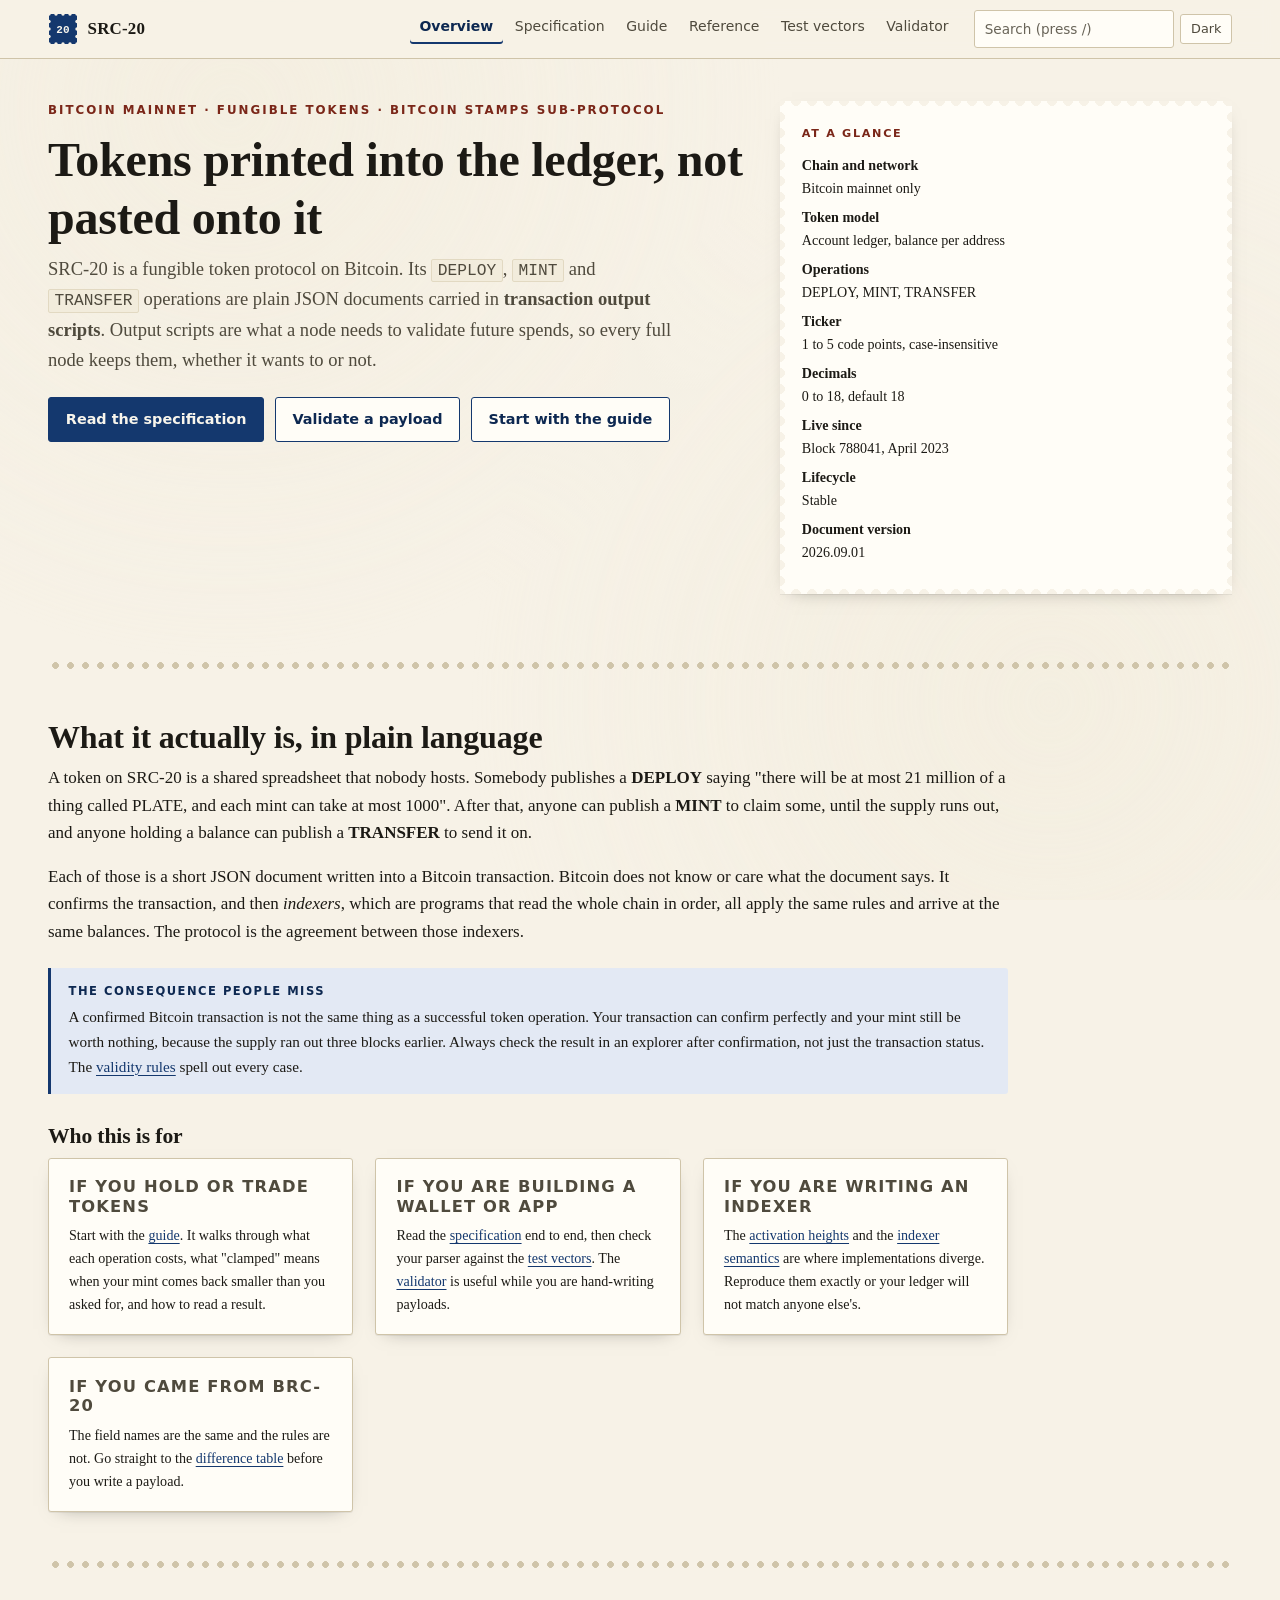
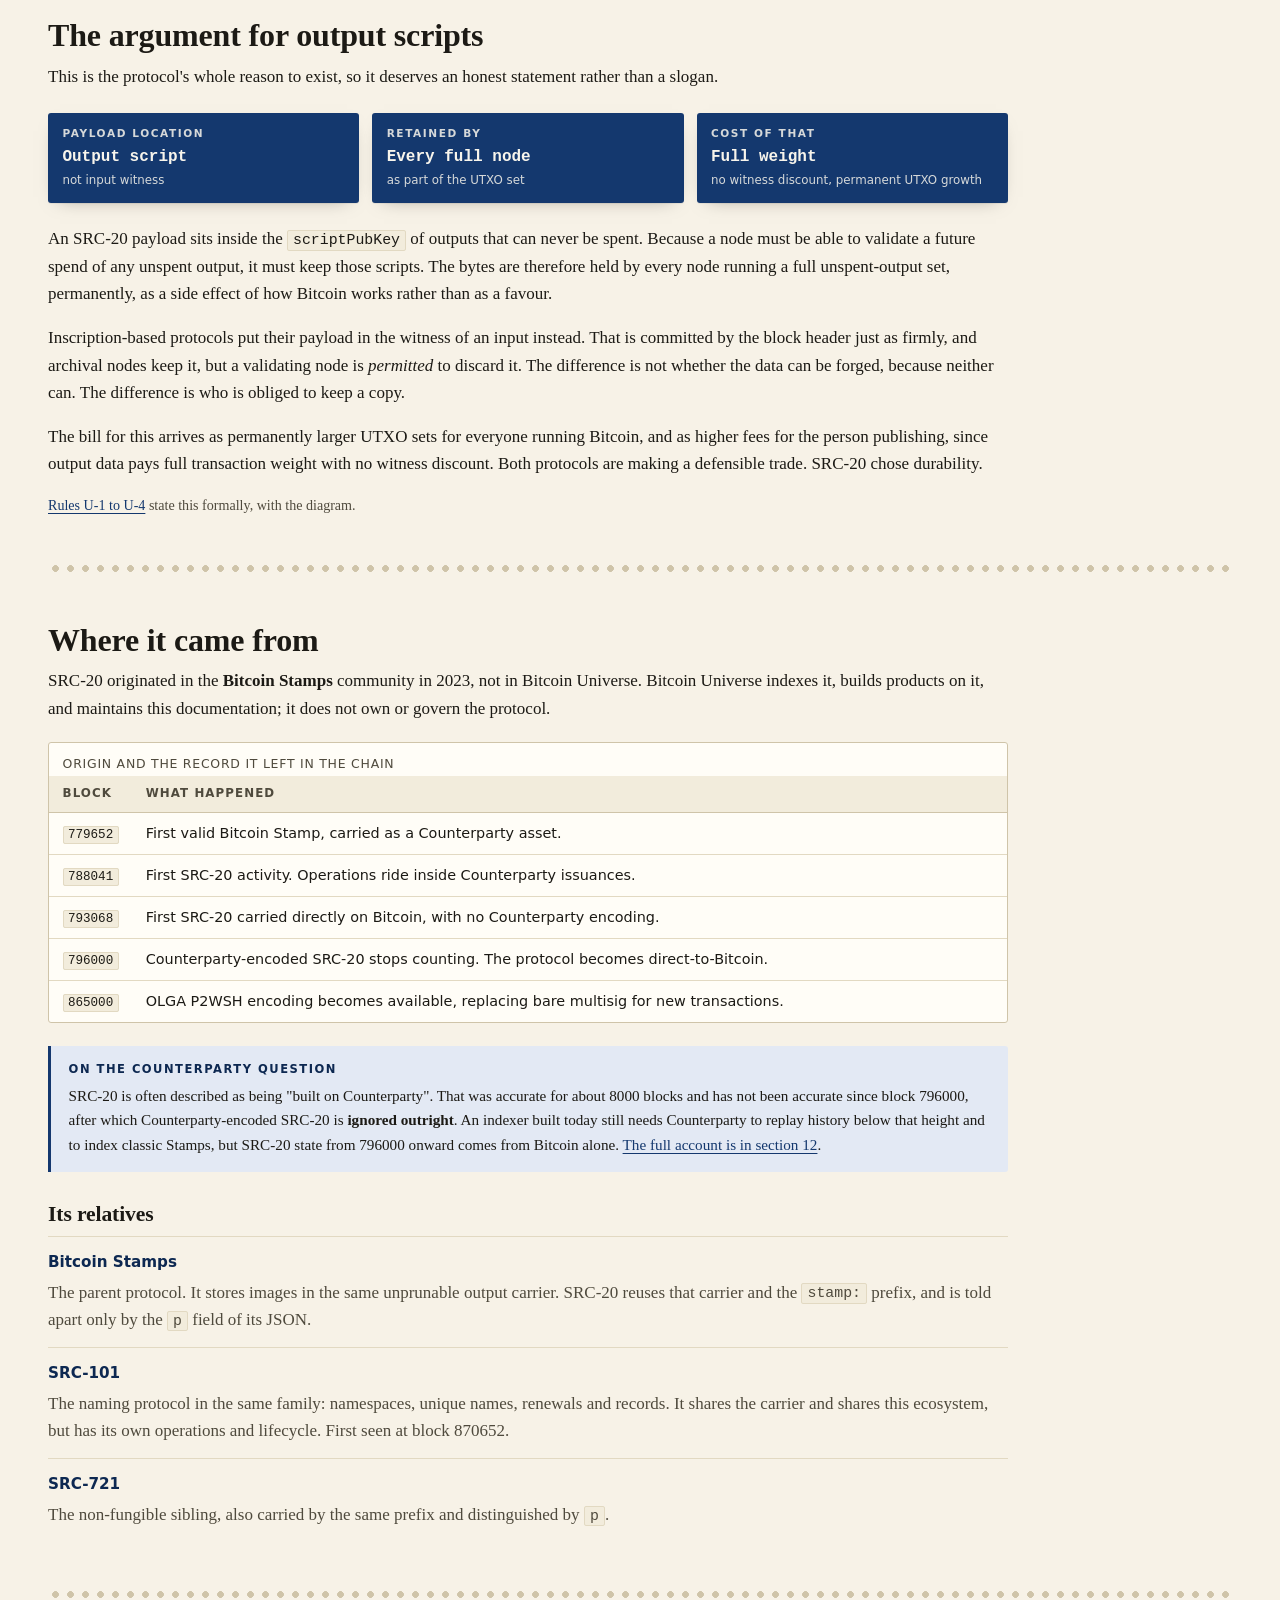
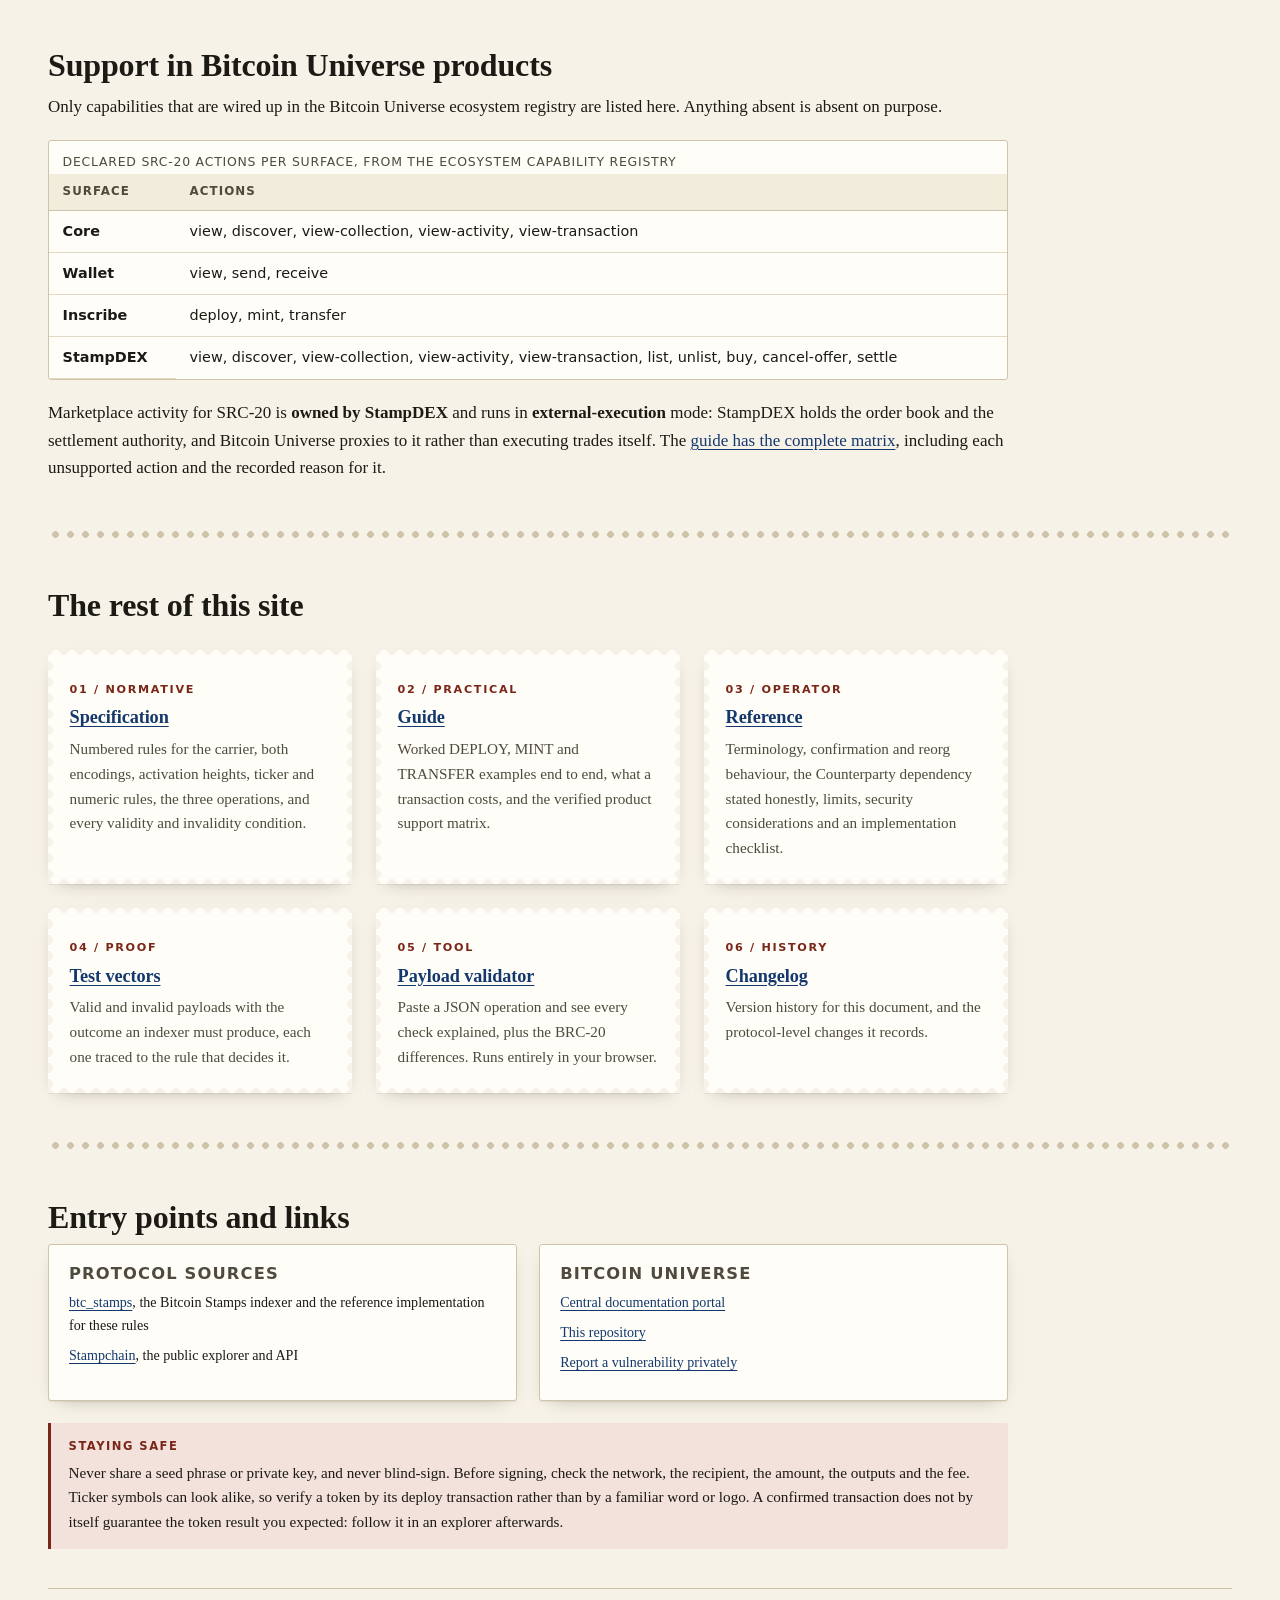
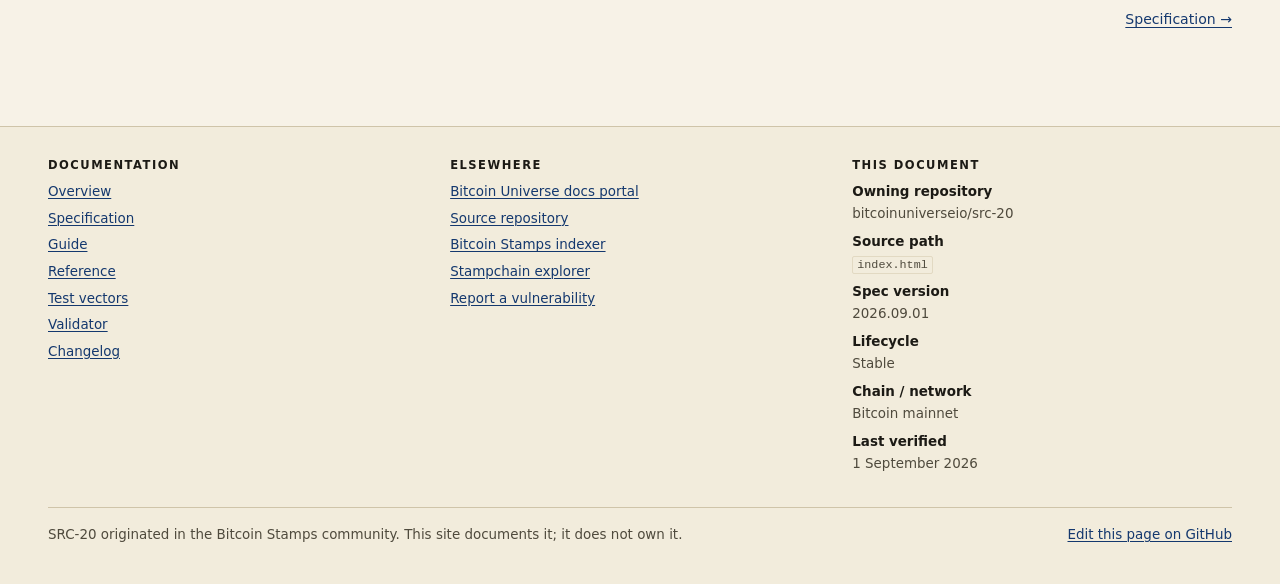
==== commit bf9922f0: "docs: rebuild SRC-20 as an authoritative protocol documentation site Replaces the three-page introdu" ====
--- a/index.html
+++ b/index.html
@@ -1,23 +1,321 @@
 <!doctype html>
 <html lang="en">
 <head>
-  <meta charset="utf-8">
-  <meta name="viewport" content="width=device-width,initial-scale=1">
-  <title>Stamps, SRC-20 & SRC-101 — Bitcoin culture designed to endure</title>
-  <meta name="description" content="Bitcoin Stamps transforms transaction data into lasting digital culture. SRC-20 brings fungible assets; SRC-101 adds names and records.">
-  <meta name="theme-color" content="#09090f">
-  <link rel="stylesheet" href="styles.css">
+<meta charset="utf-8">
+<meta name="viewport" content="width=device-width, initial-scale=1">
+<title>SRC-20: fungible tokens in unprunable Bitcoin outputs</title>
+<meta name="description" content="SRC-20 is a fungible token protocol on Bitcoin. Operations are JSON documents stored in transaction output scripts through the Bitcoin Stamps data carrier, so every full node keeps them. Specification, guide, reference, test vectors and a payload validator.">
+<link rel="canonical" href="https://bitcoinuniverseio.github.io/src-20/">
+<link rel="icon" href="assets/favicon.svg" type="image/svg+xml">
+<link rel="stylesheet" href="assets/site.css">
+<link rel="search-index" href="search-index.json">
+<meta property="og:type" content="website">
+<meta property="og:title" content="SRC-20: fungible tokens in unprunable Bitcoin outputs">
+<meta property="og:description" content="The fungible token protocol built on Bitcoin Stamps. Specification, guide, reference, test vectors and a client-side payload validator.">
+<meta property="og:url" content="https://bitcoinuniverseio.github.io/src-20/">
+<meta property="og:image" content="https://bitcoinuniverseio.github.io/src-20/assets/og.svg">
+<meta name="twitter:card" content="summary_large_image">
+<script>try{var t=localStorage.getItem('src20-docs-theme');if(t==='dark'||t==='light')document.documentElement.setAttribute('data-theme',t);}catch(e){}</script>
 </head>
-<body style="--accent:#ff3f81;--accent-2:#ffd15c">
-<div class="topbar"><div class="wrap nav"><a class="brand" href="index.html"><span class="brand-mark">S</span><span>Stamps, SRC-20 & SRC-101</span></a><nav class="nav-links" aria-label="Main navigation"><a href="index.html" aria-current="page">Home</a><a href="reference.html">Discover</a><a href="guide.html">Get started</a><a class="nav-cta" href="https://inscribe.bitcoinuniverse.io/">Open Bitcoin Universe ↗</a></nav></div></div>
-<main>
-  <div class="wrap hero">
-    <div><div class="eyebrow">Bitcoin culture designed to endure</div><h1>Stamp it once. Let history keep it<span class="gradient">.</span></h1><p class="lede">Bitcoin Stamps transforms transaction data into lasting digital culture. SRC-20 brings fungible assets; SRC-101 adds names and records.</p><div class="actions"><a class="button primary" href="guide.html">Start your journey →</a><a class="button secondary" href="reference.html">Discover how it works</a></div></div>
-    <div class="hero-art"><div class="orbit"><img class="logo-art core" src="assets/stampchain-logo-480.svg" alt=""><span class="spark one">Bitcoin</span><span class="spark two">lasting culture</span><span class="spark three">onchain history</span></div></div>
+<body>
+<a class="skip-link" href="#main">Skip to content</a>
+
+<header class="site-header">
+  <div class="wrap header-inner">
+    <a class="brand" href="index.html">
+      <svg class="brand-mark" viewBox="0 0 30 34" aria-hidden="true" focusable="false">
+        <rect x="1" y="2" width="28" height="30" rx="1" fill="var(--accent)"/>
+        <g fill="var(--paper)">
+          <circle cx="1" cy="2" r="1.7"/><circle cx="8" cy="2" r="1.7"/><circle cx="15" cy="2" r="1.7"/><circle cx="22" cy="2" r="1.7"/><circle cx="29" cy="2" r="1.7"/>
+          <circle cx="1" cy="32" r="1.7"/><circle cx="8" cy="32" r="1.7"/><circle cx="15" cy="32" r="1.7"/><circle cx="22" cy="32" r="1.7"/><circle cx="29" cy="32" r="1.7"/>
+          <circle cx="1" cy="9.5" r="1.7"/><circle cx="1" cy="17" r="1.7"/><circle cx="1" cy="24.5" r="1.7"/>
+          <circle cx="29" cy="9.5" r="1.7"/><circle cx="29" cy="17" r="1.7"/><circle cx="29" cy="24.5" r="1.7"/>
+        </g>
+        <text x="15" y="21" text-anchor="middle" font-family="ui-monospace, Menlo, Consolas, monospace" font-size="11" font-weight="700" fill="var(--on-accent)">20</text>
+      </svg>
+      <span>SRC-20</span>
+    </a>
+    <nav class="site-nav" aria-label="Primary">
+      <ul>
+        <li><a href="index.html" aria-current="page">Overview</a></li>
+        <li><a href="specification.html">Specification</a></li>
+        <li><a href="guide.html">Guide</a></li>
+        <li><a href="reference.html">Reference</a></li>
+        <li><a href="vectors.html">Test vectors</a></li>
+        <li><a href="validator.html">Validator</a></li>
+      </ul>
+    </nav>
+    <div class="header-tools">
+      <form class="search" id="site-search" role="search" hidden>
+        <label class="visually-hidden" for="q">Search the SRC-20 documentation</label>
+        <input class="search-input" id="q" type="search" placeholder="Search (press /)" autocomplete="off">
+        <ul class="search-results" id="search-results" aria-live="polite"></ul>
+      </form>
+      <button class="theme-toggle" id="theme-toggle" type="button" hidden>Dark</button>
+    </div>
   </div>
-  <div class="band"><div class="wrap band-inner"><strong>Art. Assets. Identity. Stamped into Bitcoin.</strong><span>Built for curious humans, collectors, creators, and communities.</span></div></div>
-  <section><div class="wrap"><div class="section-head"><div><div class="eyebrow">Why it matters</div><h2>A whole ecosystem inside the ledger.</h2></div><p>Stamps gives creators and collectors a durable canvas. SRC-20 adds community tokens and SRC-101 adds names—each with a distinct lifecycle interpreted by compatible Stamps services.</p></div><div class="grid"><article class="card"><span class="num">01 / EXPERIENCE</span><h3>Stamps</h3><p>Discover art and culture preserved through Bitcoin transaction history.</p></article><article class="card"><span class="num">02 / EXPERIENCE</span><h3>SRC-20</h3><p>Explore fungible assets with deploy, mint, and transfer activity.</p></article><article class="card"><span class="num">03 / EXPERIENCE</span><h3>SRC-101</h3><p>Build identity through namespaces, unique names, renewals, and records.</p></article></div></div></section>
-  <section><div class="wrap spotlight"><div class="eyebrow">The protocol in plain language</div><h2>A clear idea with an onchain heartbeat.</h2><p>Stamps gives creators and collectors a durable canvas. SRC-20 adds community tokens and SRC-101 adds names—each with a distinct lifecycle interpreted by compatible Stamps services.</p><div class="fact-list" style="margin-top:34px"><div class="fact"><strong>Durable media</strong><span>Stamps content is carried through Bitcoin transaction data.</span></div><div class="fact"><strong>Community assets</strong><span>SRC-20 tracks token supply and balances through compatible services.</span></div><div class="fact"><strong>Onchain names</strong><span>SRC-101 gives names a distinct ownership and renewal lifecycle.</span></div><div class="fact"><strong>Shared history</strong><span>Confirmed transactions form the timeline behind each experience.</span></div></div></div></section>
-  <section><div class="wrap"><div class="spotlight"><div class="eyebrow">Ready to explore?</div><h2>See what your next Bitcoin Universe moment can become.</h2><p>Explore supported experiences, connect a wallet when you are ready, and review every transaction before it leaves your hands.</p><div class="actions"><a class="button primary" href="https://inscribe.bitcoinuniverse.io/">Open Bitcoin Universe ↗</a><a class="button secondary" href="guide.html">See the journey</a></div></div></div></section>
+</header>
+
+<main id="main">
+  <div class="wrap">
+
+    <div class="hero">
+      <div class="hero-grid">
+        <div>
+          <p class="eyebrow">Bitcoin mainnet &middot; Fungible tokens &middot; Bitcoin Stamps sub-protocol</p>
+          <h1>Tokens printed into the ledger, not pasted onto it</h1>
+          <p class="lede">SRC-20 is a fungible token protocol on Bitcoin. Its <code>DEPLOY</code>, <code>MINT</code> and <code>TRANSFER</code> operations are plain JSON documents carried in <strong>transaction output scripts</strong>. Output scripts are what a node needs to validate future spends, so every full node keeps them, whether it wants to or not.</p>
+          <div class="cta-row">
+            <a class="btn btn-primary" href="specification.html">Read the specification</a>
+            <a class="btn" href="validator.html">Validate a payload</a>
+            <a class="btn" href="guide.html">Start with the guide</a>
+          </div>
+        </div>
+        <div>
+          <div class="stamp">
+            <p class="plate-title">At a glance</p>
+            <dl class="footer-meta small">
+              <dt>Chain and network</dt><dd>Bitcoin mainnet only</dd>
+              <dt>Token model</dt><dd>Account ledger, balance per address</dd>
+              <dt>Operations</dt><dd>DEPLOY, MINT, TRANSFER</dd>
+              <dt>Ticker</dt><dd>1 to 5 code points, case-insensitive</dd>
+              <dt>Decimals</dt><dd>0 to 18, default 18</dd>
+              <dt>Live since</dt><dd>Block 788041, April 2023</dd>
+              <dt>Lifecycle</dt><dd>Stable</dd>
+              <dt>Document version</dt><dd>2026.09.01</dd>
+            </dl>
+          </div>
+        </div>
+      </div>
+    </div>
+
+    <hr class="perf">
+
+    <section class="prose-wide">
+      <h2 id="plain">What it actually is, in plain language</h2>
+      <p>A token on SRC-20 is a shared spreadsheet that nobody hosts. Somebody publishes a <strong>DEPLOY</strong> saying "there will be at most 21 million of a thing called PLATE, and each mint can take at most 1000". After that, anyone can publish a <strong>MINT</strong> to claim some, until the supply runs out, and anyone holding a balance can publish a <strong>TRANSFER</strong> to send it on.</p>
+      <p>Each of those is a short JSON document written into a Bitcoin transaction. Bitcoin does not know or care what the document says. It confirms the transaction, and then <em>indexers</em>, which are programs that read the whole chain in order, all apply the same rules and arrive at the same balances. The protocol is the agreement between those indexers.</p>
+
+      <div class="note">
+        <span class="note-title">The consequence people miss</span>
+        <p>A confirmed Bitcoin transaction is not the same thing as a successful token operation. Your transaction can confirm perfectly and your mint still be worth nothing, because the supply ran out three blocks earlier. Always check the result in an explorer after confirmation, not just the transaction status. The <a href="specification.html#validity">validity rules</a> spell out every case.</p>
+      </div>
+
+      <h3>Who this is for</h3>
+      <div class="grid-2">
+        <div class="panel">
+          <h4>If you hold or trade tokens</h4>
+          <p class="small">Start with the <a href="guide.html">guide</a>. It walks through what each operation costs, what "clamped" means when your mint comes back smaller than you asked for, and how to read a result.</p>
+        </div>
+        <div class="panel">
+          <h4>If you are building a wallet or app</h4>
+          <p class="small">Read the <a href="specification.html">specification</a> end to end, then check your parser against the <a href="vectors.html">test vectors</a>. The <a href="validator.html">validator</a> is useful while you are hand-writing payloads.</p>
+        </div>
+        <div class="panel">
+          <h4>If you are writing an indexer</h4>
+          <p class="small">The <a href="specification.html#heights">activation heights</a> and the <a href="reference.html#semantics">indexer semantics</a> are where implementations diverge. Reproduce them exactly or your ledger will not match anyone else's.</p>
+        </div>
+        <div class="panel">
+          <h4>If you came from BRC-20</h4>
+          <p class="small">The field names are the same and the rules are not. Go straight to the <a href="validator.html#brc20">difference table</a> before you write a payload.</p>
+        </div>
+      </div>
+    </section>
+
+    <hr class="perf">
+
+    <section class="prose-wide">
+      <h2 id="unprunable">The argument for output scripts</h2>
+      <p>This is the protocol's whole reason to exist, so it deserves an honest statement rather than a slogan.</p>
+
+      <ul class="denoms">
+        <li class="denom"><span class="denom-label">Payload location</span><span class="denom-value small">Output script</span><span class="denom-note">not input witness</span></li>
+        <li class="denom"><span class="denom-label">Retained by</span><span class="denom-value small">Every full node</span><span class="denom-note">as part of the UTXO set</span></li>
+        <li class="denom"><span class="denom-label">Cost of that</span><span class="denom-value small">Full weight</span><span class="denom-note">no witness discount, permanent UTXO growth</span></li>
+      </ul>
+
+      <p>An SRC-20 payload sits inside the <code>scriptPubKey</code> of outputs that can never be spent. Because a node must be able to validate a future spend of any unspent output, it must keep those scripts. The bytes are therefore held by every node running a full unspent-output set, permanently, as a side effect of how Bitcoin works rather than as a favour.</p>
+      <p>Inscription-based protocols put their payload in the witness of an input instead. That is committed by the block header just as firmly, and archival nodes keep it, but a validating node is <em>permitted</em> to discard it. The difference is not whether the data can be forged, because neither can. The difference is who is obliged to keep a copy.</p>
+      <p>The bill for this arrives as permanently larger UTXO sets for everyone running Bitcoin, and as higher fees for the person publishing, since output data pays full transaction weight with no witness discount. Both protocols are making a defensible trade. SRC-20 chose durability.</p>
+      <p class="small muted"><a href="specification.html#unprunable">Rules U-1 to U-4</a> state this formally, with the diagram.</p>
+    </section>
+
+    <hr class="perf">
+
+    <section class="prose-wide">
+      <h2 id="origin">Where it came from</h2>
+      <p>SRC-20 originated in the <strong>Bitcoin Stamps</strong> community in 2023, not in Bitcoin Universe. Bitcoin Universe indexes it, builds products on it, and maintains this documentation; it does not own or govern the protocol.</p>
+
+      <div class="table-scroll">
+        <table>
+          <caption>Origin and the record it left in the chain</caption>
+          <thead><tr><th scope="col">Block</th><th scope="col">What happened</th></tr></thead>
+          <tbody>
+            <tr><td class="col-narrow"><code>779652</code></td><td>First valid Bitcoin Stamp, carried as a Counterparty asset.</td></tr>
+            <tr><td class="col-narrow"><code>788041</code></td><td>First SRC-20 activity. Operations ride inside Counterparty issuances.</td></tr>
+            <tr><td class="col-narrow"><code>793068</code></td><td>First SRC-20 carried directly on Bitcoin, with no Counterparty encoding.</td></tr>
+            <tr><td class="col-narrow"><code>796000</code></td><td>Counterparty-encoded SRC-20 stops counting. The protocol becomes direct-to-Bitcoin.</td></tr>
+            <tr><td class="col-narrow"><code>865000</code></td><td>OLGA P2WSH encoding becomes available, replacing bare multisig for new transactions.</td></tr>
+          </tbody>
+        </table>
+      </div>
+
+      <div class="note">
+        <span class="note-title">On the Counterparty question</span>
+        <p>SRC-20 is often described as being "built on Counterparty". That was accurate for about 8000 blocks and has not been accurate since block 796000, after which Counterparty-encoded SRC-20 is <strong>ignored outright</strong>. An indexer built today still needs Counterparty to replay history below that height and to index classic Stamps, but SRC-20 state from 796000 onward comes from Bitcoin alone. <a href="specification.html#counterparty">The full account is in section 12</a>.</p>
+      </div>
+
+      <h3>Its relatives</h3>
+      <dl class="terms">
+        <dt>Bitcoin Stamps</dt>
+        <dd>The parent protocol. It stores images in the same unprunable output carrier. SRC-20 reuses that carrier and the <code>stamp:</code> prefix, and is told apart only by the <code>p</code> field of its JSON.</dd>
+        <dt>SRC-101</dt>
+        <dd>The naming protocol in the same family: namespaces, unique names, renewals and records. It shares the carrier and shares this ecosystem, but has its own operations and lifecycle. First seen at block 870652.</dd>
+        <dt>SRC-721</dt>
+        <dd>The non-fungible sibling, also carried by the same prefix and distinguished by <code>p</code>.</dd>
+      </dl>
+    </section>
+
+    <hr class="perf">
+
+    <section class="prose-wide">
+      <h2 id="support">Support in Bitcoin Universe products</h2>
+      <p>Only capabilities that are wired up in the Bitcoin Universe ecosystem registry are listed here. Anything absent is absent on purpose.</p>
+
+      <div class="table-scroll">
+        <table>
+          <caption>Declared SRC-20 actions per surface, from the ecosystem capability registry</caption>
+          <thead><tr><th scope="col">Surface</th><th scope="col">Actions</th></tr></thead>
+          <tbody>
+            <tr><th scope="row">Core</th><td>view, discover, view-collection, view-activity, view-transaction</td></tr>
+            <tr><th scope="row">Wallet</th><td>view, send, receive</td></tr>
+            <tr><th scope="row">Inscribe</th><td>deploy, mint, transfer</td></tr>
+            <tr><th scope="row">StampDEX</th><td>view, discover, view-collection, view-activity, view-transaction, list, unlist, buy, cancel-offer, settle</td></tr>
+          </tbody>
+        </table>
+      </div>
+
+      <p>Marketplace activity for SRC-20 is <strong>owned by StampDEX</strong> and runs in <strong>external-execution</strong> mode: StampDEX holds the order book and the settlement authority, and Bitcoin Universe proxies to it rather than executing trades itself. The <a href="guide.html#support">guide has the complete matrix</a>, including each unsupported action and the recorded reason for it.</p>
+    </section>
+
+    <hr class="perf">
+
+    <section class="prose-wide">
+      <h2 id="pages">The rest of this site</h2>
+      <ul class="cards">
+        <li class="stamp card">
+          <span class="card-index">01 / Normative</span>
+          <h3><a href="specification.html">Specification</a></h3>
+          <p>Numbered rules for the carrier, both encodings, activation heights, ticker and numeric rules, the three operations, and every validity and invalidity condition.</p>
+        </li>
+        <li class="stamp card">
+          <span class="card-index">02 / Practical</span>
+          <h3><a href="guide.html">Guide</a></h3>
+          <p>Worked DEPLOY, MINT and TRANSFER examples end to end, what a transaction costs, and the verified product support matrix.</p>
+        </li>
+        <li class="stamp card">
+          <span class="card-index">03 / Operator</span>
+          <h3><a href="reference.html">Reference</a></h3>
+          <p>Terminology, confirmation and reorg behaviour, the Counterparty dependency stated honestly, limits, security considerations and an implementation checklist.</p>
+        </li>
+        <li class="stamp card">
+          <span class="card-index">04 / Proof</span>
+          <h3><a href="vectors.html">Test vectors</a></h3>
+          <p>Valid and invalid payloads with the outcome an indexer must produce, each one traced to the rule that decides it.</p>
+        </li>
+        <li class="stamp card">
+          <span class="card-index">05 / Tool</span>
+          <h3><a href="validator.html">Payload validator</a></h3>
+          <p>Paste a JSON operation and see every check explained, plus the BRC-20 differences. Runs entirely in your browser.</p>
+        </li>
+        <li class="stamp card">
+          <span class="card-index">06 / History</span>
+          <h3><a href="changelog.html">Changelog</a></h3>
+          <p>Version history for this document, and the protocol-level changes it records.</p>
+        </li>
+      </ul>
+    </section>
+
+    <hr class="perf">
+
+    <section class="prose-wide">
+      <h2 id="links">Entry points and links</h2>
+      <div class="grid-2">
+        <div class="panel">
+          <h3 class="label-head">Protocol sources</h3>
+          <ul class="linklist small">
+            <li><a href="https://github.com/stampchain-io/btc_stamps">btc_stamps</a>, the Bitcoin Stamps indexer and the reference implementation for these rules</li>
+            <li><a href="https://stampchain.io/">Stampchain</a>, the public explorer and API</li>
+          </ul>
+        </div>
+        <div class="panel">
+          <h3 class="label-head">Bitcoin Universe</h3>
+          <ul class="linklist small">
+            <li><a href="https://docs.bitcoinuniverse.io">Central documentation portal</a></li>
+            <li><a href="https://github.com/bitcoinuniverseio/src-20">This repository</a></li>
+            <li><a href="https://github.com/bitcoinuniverseio/src-20/security/advisories/new">Report a vulnerability privately</a></li>
+          </ul>
+        </div>
+      </div>
+
+      <div class="note note-warn">
+        <span class="note-title">Staying safe</span>
+        <p>Never share a seed phrase or private key, and never blind-sign. Before signing, check the network, the recipient, the amount, the outputs and the fee. Ticker symbols can look alike, so verify a token by its deploy transaction rather than by a familiar word or logo. A confirmed transaction does not by itself guarantee the token result you expected: follow it in an explorer afterwards.</p>
+      </div>
+    </section>
+
+    <nav class="page-nav" aria-label="Page">
+      <span></span>
+      <a href="specification.html">Specification &rarr;</a>
+    </nav>
+
+  </div>
 </main>
-<footer><div class="wrap footer-inner"><span>Stamps, SRC-20 & SRC-101 on Bitcoin</span><span>Presented by <a href="https://github.com/bitcoinuniverse/src-20">Bitcoin Universe</a></span></div></footer></body></html>
+
+<footer class="site-footer">
+  <div class="wrap">
+    <div class="footer-grid">
+      <div>
+        <h2>Documentation</h2>
+        <ul>
+          <li><a href="index.html">Overview</a></li>
+          <li><a href="specification.html">Specification</a></li>
+          <li><a href="guide.html">Guide</a></li>
+          <li><a href="reference.html">Reference</a></li>
+          <li><a href="vectors.html">Test vectors</a></li>
+          <li><a href="validator.html">Validator</a></li>
+          <li><a href="changelog.html">Changelog</a></li>
+        </ul>
+      </div>
+      <div>
+        <h2>Elsewhere</h2>
+        <ul>
+          <li><a href="https://docs.bitcoinuniverse.io">Bitcoin Universe docs portal</a></li>
+          <li><a href="https://github.com/bitcoinuniverseio/src-20">Source repository</a></li>
+          <li><a href="https://github.com/stampchain-io/btc_stamps">Bitcoin Stamps indexer</a></li>
+          <li><a href="https://stampchain.io/">Stampchain explorer</a></li>
+          <li><a href="https://github.com/bitcoinuniverseio/src-20/security/advisories/new">Report a vulnerability</a></li>
+        </ul>
+      </div>
+      <div>
+        <h2>This document</h2>
+        <dl class="footer-meta">
+          <dt>Owning repository</dt><dd>bitcoinuniverseio/src-20</dd>
+          <dt>Source path</dt><dd><code>index.html</code></dd>
+          <dt>Spec version</dt><dd>2026.09.01</dd>
+          <dt>Lifecycle</dt><dd>Stable</dd>
+          <dt>Chain / network</dt><dd>Bitcoin mainnet</dd>
+          <dt>Last verified</dt><dd><time datetime="2026-09-01">1 September 2026</time></dd>
+        </dl>
+      </div>
+    </div>
+    <div class="footer-bottom">
+      <span>SRC-20 originated in the Bitcoin Stamps community. This site documents it; it does not own it.</span>
+      <a href="https://github.com/bitcoinuniverseio/src-20/edit/main/index.html">Edit this page on GitHub</a>
+    </div>
+  </div>
+</footer>
+
+<script src="assets/site.js" defer></script>
+</body>
+</html>
--- a/assets/site.css
+++ b/assets/site.css
@@ -0,0 +1,835 @@
+/* SRC-20 protocol documentation. Philatelic album styling.
+   Hand-authored. No build step, no external assets, no fonts loaded over the network. */
+
+/* ---------- tokens ---------- */
+:root {
+  color-scheme: light;
+
+  --paper: #f7f2e7;
+  --paper-edge: #ece3cf;
+  --card: #fffdf7;
+  --card-alt: #f2ecdc;
+
+  --ink: #1c1a15;
+  --ink-soft: #4f4a3d;
+  --rule: #cfc4a9;
+  --rule-soft: #e2d9c2;
+
+  --accent: #14386e;
+  --accent-strong: #0d2851;
+  --accent-wash: #e3e9f4;
+  --on-accent: #f8f5ec;
+
+  --cancel: #7a2618;
+  --cancel-wash: #f3e2dc;
+
+  --ok: #1f5b32;
+  --ok-wash: #e0eee4;
+
+  --focus: #0d2851;
+
+  --font-display: "Iowan Old Style", "Palatino Linotype", Palatino, "Book Antiqua", Georgia, "Times New Roman", serif;
+  --font-body: "Iowan Old Style", Palatino, Georgia, "Times New Roman", serif;
+  --font-ui: system-ui, -apple-system, "Segoe UI", Roboto, "Helvetica Neue", Arial, sans-serif;
+  --font-mono: ui-monospace, SFMono-Regular, "SF Mono", "Cascadia Mono", Menlo, Consolas, "Liberation Mono", monospace;
+
+  --maxw: 74rem;
+  --readw: 44rem;
+  --radius: 3px;
+  --shadow: 0 1px 0 rgba(28, 26, 21, .06), 0 6px 18px -12px rgba(28, 26, 21, .5);
+}
+
+@media (prefers-color-scheme: dark) {
+  :root:not([data-theme="light"]) {
+    color-scheme: dark;
+
+    --paper: #14120e;
+    --paper-edge: #0e0c09;
+    --card: #1d1a14;
+    --card-alt: #24211a;
+
+    --ink: #f0e9d8;
+    --ink-soft: #bdb39a;
+    --rule: #3a352a;
+    --rule-soft: #2a261e;
+
+    --accent: #8fb6ec;
+    --accent-strong: #b6d0f5;
+    --accent-wash: #1a2436;
+    --on-accent: #0b1526;
+
+    --cancel: #e0937f;
+    --cancel-wash: #2e1b15;
+
+    --ok: #86ce9d;
+    --ok-wash: #16281c;
+
+    --focus: #b6d0f5;
+
+    --shadow: 0 1px 0 rgba(0, 0, 0, .5), 0 8px 22px -14px rgba(0, 0, 0, .9);
+  }
+}
+
+:root[data-theme="dark"] {
+  color-scheme: dark;
+
+  --paper: #14120e;
+  --paper-edge: #0e0c09;
+  --card: #1d1a14;
+  --card-alt: #24211a;
+
+  --ink: #f0e9d8;
+  --ink-soft: #bdb39a;
+  --rule: #3a352a;
+  --rule-soft: #2a261e;
+
+  --accent: #8fb6ec;
+  --accent-strong: #b6d0f5;
+  --accent-wash: #1a2436;
+  --on-accent: #0b1526;
+
+  --cancel: #e0937f;
+  --cancel-wash: #2e1b15;
+
+  --ok: #86ce9d;
+  --ok-wash: #16281c;
+
+  --focus: #b6d0f5;
+
+  --shadow: 0 1px 0 rgba(0, 0, 0, .5), 0 8px 22px -14px rgba(0, 0, 0, .9);
+}
+
+/* ---------- base ---------- */
+*, *::before, *::after { box-sizing: border-box; }
+
+html { -webkit-text-size-adjust: 100%; scroll-behavior: smooth; }
+@media (prefers-reduced-motion: reduce) {
+  html { scroll-behavior: auto; }
+  * { animation-duration: .01ms !important; transition-duration: .01ms !important; }
+}
+
+body {
+  margin: 0;
+  background-color: var(--paper);
+  color: var(--ink);
+  font-family: var(--font-body);
+  font-size: 1.0625rem;
+  line-height: 1.62;
+  overflow-x: hidden;
+}
+
+/* Faint album-paper tooth. Two very low-contrast gradients, no images. */
+body::before {
+  content: "";
+  position: fixed;
+  inset: 0;
+  z-index: -1;
+  pointer-events: none;
+  background-image:
+    radial-gradient(circle at 18% 12%, var(--card-alt) 0, transparent 42%),
+    radial-gradient(circle at 82% 78%, var(--card-alt) 0, transparent 46%);
+  opacity: .55;
+}
+
+h1, h2, h3, h4 { font-family: var(--font-display); line-height: 1.2; letter-spacing: -.005em; margin: 0 0 .5rem; }
+h1 { font-size: clamp(1.85rem, 1.3rem + 2.4vw, 3rem); }
+h2 { font-size: clamp(1.45rem, 1.15rem + 1.3vw, 2rem); margin-top: 2.6rem; }
+h3 { font-size: clamp(1.15rem, 1.03rem + .55vw, 1.35rem); margin-top: 1.9rem; }
+h4, .label-head {
+  font-size: 1.02rem;
+  margin-top: 1.4rem;
+  text-transform: uppercase;
+  letter-spacing: .07em;
+  font-family: var(--font-ui);
+  color: var(--ink-soft);
+}
+/* .label-head lets a heading keep the h4 look while sitting at the level the
+   document outline actually requires. */
+.panel > .label-head:first-child { margin-top: 0; }
+
+p, ul, ol, dl { margin: 0 0 1rem; }
+li { margin-bottom: .35rem; }
+li > ul, li > ol { margin-top: .35rem; }
+
+a { color: var(--accent); text-underline-offset: .18em; text-decoration-thickness: from-font; }
+a:hover { color: var(--accent-strong); }
+
+strong { font-weight: 700; }
+abbr[title] { text-decoration-style: dotted; cursor: help; }
+
+:where(a, button, input, select, textarea, summary, [tabindex]):focus-visible {
+  outline: 3px solid var(--focus);
+  outline-offset: 2px;
+  border-radius: 2px;
+}
+
+img, svg { max-width: 100%; }
+
+hr { border: 0; border-top: 1px solid var(--rule); margin: 2rem 0; }
+
+code, kbd, samp { font-family: var(--font-mono); font-size: .875em; }
+:not(pre) > code {
+  background: var(--card-alt);
+  border: 1px solid var(--rule-soft);
+  border-radius: 2px;
+  padding: .08em .34em;
+  word-break: break-word;
+}
+
+pre {
+  font-family: var(--font-mono);
+  font-size: .84rem;
+  line-height: 1.55;
+  background: var(--card);
+  border: 1px solid var(--rule);
+  border-left: 3px solid var(--accent);
+  border-radius: var(--radius);
+  padding: .85rem 1rem;
+  margin: 0 0 1rem;
+  overflow-x: auto;
+  tab-size: 2;
+}
+pre code { background: none; border: 0; padding: 0; font-size: inherit; }
+
+.skip-link {
+  position: absolute;
+  left: .5rem;
+  top: -4rem;
+  z-index: 100;
+  background: var(--accent);
+  color: var(--on-accent);
+  padding: .6rem 1rem;
+  border-radius: var(--radius);
+  font-family: var(--font-ui);
+  font-weight: 600;
+  text-decoration: none;
+  transition: top .15s ease;
+}
+.skip-link:focus { top: .5rem; color: var(--on-accent); }
+
+.visually-hidden {
+  position: absolute !important;
+  width: 1px; height: 1px;
+  margin: -1px; padding: 0;
+  overflow: hidden;
+  clip: rect(0 0 0 0);
+  clip-path: inset(50%);
+  white-space: nowrap;
+  border: 0;
+}
+
+/* ---------- layout ---------- */
+.wrap { width: min(100% - 2rem, var(--maxw)); margin-inline: auto; }
+@media (max-width: 26rem) { .wrap { width: calc(100% - 1.5rem); } }
+
+main { padding-bottom: 3rem; }
+.prose { max-width: var(--readw); }
+.prose-wide { max-width: 60rem; }
+
+section[id], h2[id], h3[id] { scroll-margin-top: 5.5rem; }
+
+/* ---------- perforation motifs ---------- */
+/* A perforated tear line, used as a section divider. */
+.perf {
+  border: 0;
+  height: 15px;
+  margin: 2.8rem 0;
+  background-image: radial-gradient(circle at center, var(--rule) 3.1px, transparent 3.6px);
+  background-size: 15px 15px;
+  background-repeat: repeat-x;
+  background-position: left center;
+}
+.perf-tight { margin: 1.6rem 0; }
+
+/* A card punched like the edge of a stamp. The punch colour is the page ground. */
+.stamp {
+  position: relative;
+  background-color: var(--card);
+  background-image:
+    radial-gradient(circle 5px at 8px 8px, var(--paper) 96%, transparent 100%),
+    radial-gradient(circle 5px at 8px 8px, var(--paper) 96%, transparent 100%),
+    radial-gradient(circle 5px at 8px 8px, var(--paper) 96%, transparent 100%),
+    radial-gradient(circle 5px at 8px 8px, var(--paper) 96%, transparent 100%);
+  background-size: 16px 16px;
+  background-repeat: repeat-x, repeat-x, repeat-y, repeat-y;
+  background-position: 8px -8px, 8px calc(100% + 8px), -8px 8px, calc(100% + 8px) 8px;
+  padding: 1.5rem 1.35rem;
+  box-shadow: var(--shadow);
+}
+@media (max-width: 40rem) { .stamp { padding: 1.2rem 1.05rem; } }
+
+/* Plain bordered panel, for dense content where punches would crowd the text. */
+.panel {
+  background: var(--card);
+  border: 1px solid var(--rule);
+  border-radius: var(--radius);
+  padding: 1.15rem 1.25rem;
+  box-shadow: var(--shadow);
+}
+.panel > :last-child, .stamp > :last-child, .note > :last-child { margin-bottom: 0; }
+.panel > :first-child, .stamp > :first-child, .note > :first-child { margin-top: 0; }
+
+/* ---------- header ---------- */
+.site-header {
+  position: sticky;
+  top: 0;
+  z-index: 40;
+  background: color-mix(in srgb, var(--paper) 92%, transparent);
+  backdrop-filter: blur(8px);
+  border-bottom: 1px solid var(--rule);
+}
+@supports not (backdrop-filter: blur(8px)) { .site-header { background: var(--paper); } }
+
+.header-inner {
+  display: flex;
+  align-items: center;
+  gap: 1rem;
+  flex-wrap: wrap;
+  padding: .55rem 0;
+}
+
+.brand {
+  display: inline-flex;
+  align-items: center;
+  gap: .6rem;
+  font-family: var(--font-display);
+  font-weight: 700;
+  font-size: 1.06rem;
+  color: var(--ink);
+  text-decoration: none;
+  letter-spacing: .01em;
+}
+.brand:hover { color: var(--accent); }
+.brand-mark { flex: none; width: 30px; height: 34px; }
+
+.site-nav { margin-left: auto; }
+.site-nav ul {
+  list-style: none;
+  display: flex;
+  flex-wrap: wrap;
+  gap: .15rem;
+  margin: 0;
+  padding: 0;
+  font-family: var(--font-ui);
+  font-size: .875rem;
+}
+.site-nav a {
+  display: block;
+  padding: .38rem .6rem;
+  border-radius: var(--radius);
+  text-decoration: none;
+  color: var(--ink-soft);
+}
+.site-nav a:hover { background: var(--accent-wash); color: var(--accent-strong); }
+.site-nav a[aria-current="page"] {
+  color: var(--accent-strong);
+  font-weight: 700;
+  box-shadow: inset 0 -2px 0 var(--accent);
+}
+
+.header-tools { display: flex; align-items: center; gap: .4rem; }
+
+.theme-toggle {
+  font: inherit;
+  font-family: var(--font-ui);
+  font-size: .8rem;
+  line-height: 1;
+  padding: .45rem .6rem;
+  background: var(--card);
+  color: var(--ink-soft);
+  border: 1px solid var(--rule);
+  border-radius: var(--radius);
+  cursor: pointer;
+}
+.theme-toggle:hover { border-color: var(--accent); color: var(--accent-strong); }
+
+/* ---------- search ---------- */
+.search { position: relative; font-family: var(--font-ui); }
+.search-input {
+  font: inherit;
+  font-size: .85rem;
+  width: 12.5rem;
+  max-width: 42vw;
+  padding: .42rem .6rem;
+  background: var(--card);
+  color: var(--ink);
+  border: 1px solid var(--rule);
+  border-radius: var(--radius);
+}
+.search-input::placeholder { color: var(--ink-soft); opacity: .85; }
+.search-input:focus { border-color: var(--accent); }
+
+.search-results {
+  position: absolute;
+  right: 0;
+  top: calc(100% + .4rem);
+  width: min(30rem, 88vw);
+  max-height: min(28rem, 65vh);
+  overflow-y: auto;
+  background: var(--card);
+  border: 1px solid var(--rule);
+  border-radius: var(--radius);
+  box-shadow: var(--shadow);
+  list-style: none;
+  margin: 0;
+  padding: .3rem;
+  font-size: .875rem;
+}
+.search-results:empty { display: none; }
+.search-results li { margin: 0; }
+.search-results a {
+  display: block;
+  padding: .45rem .55rem;
+  border-radius: var(--radius);
+  text-decoration: none;
+  color: var(--ink);
+}
+.search-results a:hover, .search-results a:focus-visible { background: var(--accent-wash); }
+.search-results .r-page {
+  display: block;
+  font-size: .7rem;
+  text-transform: uppercase;
+  letter-spacing: .07em;
+  color: var(--ink-soft);
+}
+.search-results .r-title { font-weight: 600; color: var(--accent-strong); }
+.search-results .r-snip { display: block; color: var(--ink-soft); font-size: .8rem; }
+.search-empty { padding: .7rem .6rem; color: var(--ink-soft); }
+
+/* ---------- hero ---------- */
+.hero { padding: 2.6rem 0 1.2rem; }
+.hero-grid {
+  display: grid;
+  gap: 2rem;
+  grid-template-columns: minmax(0, 1.55fr) minmax(0, 1fr);
+  align-items: start;
+}
+@media (max-width: 54rem) { .hero-grid { grid-template-columns: 1fr; } }
+
+.eyebrow {
+  font-family: var(--font-ui);
+  font-size: .74rem;
+  font-weight: 700;
+  letter-spacing: .17em;
+  text-transform: uppercase;
+  color: var(--cancel);
+  margin: 0 0 .7rem;
+}
+.lede { font-size: 1.16rem; color: var(--ink-soft); max-width: 40rem; }
+
+.cta-row { display: flex; flex-wrap: wrap; gap: .65rem; margin-top: 1.4rem; }
+.btn {
+  display: inline-block;
+  font-family: var(--font-ui);
+  font-size: .9rem;
+  font-weight: 600;
+  padding: .6rem 1.05rem;
+  border-radius: var(--radius);
+  text-decoration: none;
+  border: 1px solid var(--accent);
+  color: var(--accent-strong);
+  background: var(--card);
+}
+.btn:hover { background: var(--accent-wash); }
+.btn-primary { background: var(--accent); color: var(--on-accent); border-color: var(--accent); }
+.btn-primary:hover { background: var(--accent-strong); color: var(--on-accent); }
+
+/* ---------- denomination panels ---------- */
+.denoms {
+  display: grid;
+  gap: .8rem;
+  grid-template-columns: repeat(auto-fit, minmax(9.5rem, 1fr));
+  padding: 0;
+  margin: 1.4rem 0;
+  list-style: none;
+}
+.denom {
+  background: var(--accent);
+  color: var(--on-accent);
+  border-radius: var(--radius);
+  padding: .8rem .9rem;
+  margin: 0;
+  box-shadow: var(--shadow);
+}
+.denom-label {
+  display: block;
+  font-family: var(--font-ui);
+  font-size: .66rem;
+  font-weight: 700;
+  letter-spacing: .15em;
+  text-transform: uppercase;
+  opacity: .85;
+}
+.denom-value {
+  display: block;
+  font-family: var(--font-mono);
+  font-size: 1.32rem;
+  font-weight: 700;
+  line-height: 1.25;
+  margin-top: .28rem;
+  word-break: break-word;
+}
+.denom-value.small { font-size: 1rem; }
+.denom-note { display: block; font-family: var(--font-ui); font-size: .74rem; opacity: .85; margin-top: .25rem; }
+
+/* Outlined variant, for use inside prose where a solid block would be heavy. */
+.denom-outline {
+  background: var(--card);
+  color: var(--ink);
+  border: 2px solid var(--accent);
+}
+.denom-outline .denom-label { color: var(--accent); opacity: 1; }
+.denom-outline .denom-note { color: var(--ink-soft); opacity: 1; }
+
+/* ---------- cards ---------- */
+.cards {
+  display: grid;
+  gap: 1.5rem;
+  grid-template-columns: repeat(auto-fit, minmax(15.5rem, 1fr));
+  list-style: none;
+  padding: 0;
+  margin: 1.6rem 0;
+}
+.cards > li { margin: 0; }
+.card-index {
+  font-family: var(--font-ui);
+  font-size: .7rem;
+  font-weight: 700;
+  letter-spacing: .15em;
+  text-transform: uppercase;
+  color: var(--cancel);
+}
+.card h3 { margin-top: .35rem; font-size: 1.14rem; }
+.card p { font-size: .95rem; color: var(--ink-soft); margin-bottom: 0; }
+.card a { font-weight: 600; }
+
+/* ---------- notes ---------- */
+.note {
+  border-left: 3px solid var(--accent);
+  background: var(--accent-wash);
+  border-radius: 0 var(--radius) var(--radius) 0;
+  padding: .9rem 1.1rem;
+  margin: 1.4rem 0;
+  font-size: .95rem;
+}
+.note-title {
+  display: block;
+  font-family: var(--font-ui);
+  font-size: .72rem;
+  font-weight: 700;
+  letter-spacing: .13em;
+  text-transform: uppercase;
+  margin-bottom: .3rem;
+  color: var(--accent-strong);
+}
+.note-warn { border-left-color: var(--cancel); background: var(--cancel-wash); }
+.note-warn .note-title { color: var(--cancel); }
+.note-ok { border-left-color: var(--ok); background: var(--ok-wash); }
+.note-ok .note-title { color: var(--ok); }
+
+/* ---------- tables ---------- */
+.table-scroll {
+  overflow-x: auto;
+  margin: 1.2rem 0;
+  border: 1px solid var(--rule);
+  border-radius: var(--radius);
+  background: var(--card);
+  -webkit-overflow-scrolling: touch;
+}
+table { border-collapse: collapse; width: 100%; font-size: .9rem; font-family: var(--font-ui); }
+caption {
+  text-align: left;
+  font-family: var(--font-ui);
+  font-size: .78rem;
+  letter-spacing: .06em;
+  text-transform: uppercase;
+  color: var(--ink-soft);
+  padding: .7rem .85rem .1rem;
+}
+th, td { text-align: left; padding: .55rem .85rem; border-bottom: 1px solid var(--rule-soft); vertical-align: top; }
+thead th {
+  background: var(--card-alt);
+  font-size: .74rem;
+  letter-spacing: .09em;
+  text-transform: uppercase;
+  color: var(--ink-soft);
+  border-bottom: 1px solid var(--rule);
+  white-space: nowrap;
+}
+tbody tr:last-child td { border-bottom: 0; }
+td code { white-space: nowrap; }
+.col-narrow { width: 1%; white-space: nowrap; }
+
+.yes { color: var(--ok); font-weight: 700; }
+.no { color: var(--cancel); font-weight: 700; }
+
+/* ---------- rule list (numbered normative rules) ---------- */
+.rules { list-style: none; padding: 0; margin: 1.2rem 0; counter-reset: none; }
+.rules > li {
+  display: grid;
+  grid-template-columns: auto minmax(0, 1fr);
+  gap: .3rem .9rem;
+  padding: .75rem 0;
+  border-top: 1px solid var(--rule-soft);
+  margin: 0;
+}
+.rules > li:last-child { border-bottom: 1px solid var(--rule-soft); }
+.rule-id {
+  font-family: var(--font-mono);
+  font-size: .78rem;
+  font-weight: 700;
+  color: var(--on-accent);
+  background: var(--accent);
+  border-radius: 2px;
+  padding: .16rem .45rem;
+  height: fit-content;
+  white-space: nowrap;
+}
+/* min-width: 0 lets a wide <pre> scroll inside the rule instead of stretching
+   the grid track past the viewport. */
+.rule-body { margin: 0; min-width: 0; }
+.rule-body > :last-child { margin-bottom: 0; }
+@media (max-width: 32rem) {
+  .rules > li { grid-template-columns: minmax(0, 1fr); }
+  .rule-id { justify-self: start; }
+}
+
+/* ---------- definition list ---------- */
+.terms { display: grid; gap: 0; }
+.terms dt {
+  font-family: var(--font-ui);
+  font-weight: 700;
+  font-size: .95rem;
+  color: var(--accent-strong);
+  border-top: 1px solid var(--rule-soft);
+  padding-top: .8rem;
+}
+.terms dd { margin: .25rem 0 .85rem; color: var(--ink-soft); }
+
+/* ---------- figures / diagrams ---------- */
+figure { margin: 1.8rem 0; }
+figure.plate {
+  background: var(--card);
+  border: 1px solid var(--rule);
+  border-radius: var(--radius);
+  padding: 1.1rem;
+  box-shadow: var(--shadow);
+}
+figure.plate svg { display: block; width: 100%; height: auto; }
+/* Keep diagram labels legible on narrow screens: scroll rather than shrink. */
+.plate-scroll { overflow-x: auto; -webkit-overflow-scrolling: touch; }
+.plate-scroll svg { min-width: 34rem; }
+figcaption {
+  font-family: var(--font-ui);
+  font-size: .82rem;
+  color: var(--ink-soft);
+  margin-top: .8rem;
+  padding-top: .7rem;
+  border-top: 1px solid var(--rule-soft);
+}
+.plate-title {
+  font-family: var(--font-ui);
+  font-size: .7rem;
+  font-weight: 700;
+  letter-spacing: .15em;
+  text-transform: uppercase;
+  color: var(--cancel);
+  margin-bottom: .7rem;
+}
+
+/* Diagram SVG palette. */
+.dgm { --d-line: var(--rule); --d-ink: var(--ink); --d-soft: var(--ink-soft); }
+.dgm text { font-family: var(--font-ui); fill: var(--ink); }
+.dgm .d-label { font-size: 11px; fill: var(--ink-soft); }
+.dgm .d-title { font-size: 12px; font-weight: 700; fill: var(--ink); }
+.dgm .d-mono { font-family: var(--font-mono); font-size: 10.5px; fill: var(--ink); }
+.dgm .d-box { fill: var(--card-alt); stroke: var(--rule); stroke-width: 1.2; }
+.dgm .d-box-accent { fill: var(--accent-wash); stroke: var(--accent); stroke-width: 1.4; }
+.dgm .d-box-warn { fill: var(--cancel-wash); stroke: var(--cancel); stroke-width: 1.4; }
+.dgm .d-line { stroke: var(--rule); stroke-width: 1.2; fill: none; }
+.dgm .d-arrow { stroke: var(--accent); stroke-width: 1.6; fill: none; }
+.dgm .d-fill-accent { fill: var(--accent); }
+.dgm .d-fill-cancel { fill: var(--cancel); }
+.dgm .d-perf { fill: none; stroke: var(--rule); stroke-width: 1.6; stroke-linecap: round; stroke-dasharray: 0.1 7; }
+
+/* ---------- table of contents ---------- */
+.toc {
+  background: var(--card-alt);
+  border: 1px solid var(--rule);
+  border-radius: var(--radius);
+  padding: 1rem 1.2rem;
+  margin: 1.6rem 0 2.2rem;
+  font-family: var(--font-ui);
+  font-size: .9rem;
+}
+.toc > p { font-size: .72rem; font-weight: 700; letter-spacing: .13em; text-transform: uppercase; color: var(--ink-soft); margin: 0 0 .5rem; }
+.toc ol { margin: 0; padding-left: 1.2rem; columns: 2; column-gap: 2rem; }
+@media (max-width: 40rem) { .toc ol { columns: 1; } }
+.toc li { margin-bottom: .3rem; break-inside: avoid; }
+
+/* ---------- validator tool ---------- */
+.tool { margin: 1.6rem 0; }
+.tool-grid { display: grid; gap: 1.2rem; grid-template-columns: minmax(0, 1fr) minmax(0, 1fr); }
+@media (max-width: 56rem) { .tool-grid { grid-template-columns: 1fr; } }
+
+.tool label {
+  display: block;
+  font-family: var(--font-ui);
+  font-size: .78rem;
+  font-weight: 700;
+  letter-spacing: .09em;
+  text-transform: uppercase;
+  color: var(--ink-soft);
+  margin-bottom: .4rem;
+}
+.tool textarea {
+  font-family: var(--font-mono);
+  font-size: .85rem;
+  line-height: 1.55;
+  width: 100%;
+  min-height: 15rem;
+  padding: .8rem .9rem;
+  background: var(--card);
+  color: var(--ink);
+  border: 1px solid var(--rule);
+  border-radius: var(--radius);
+  resize: vertical;
+}
+.tool textarea:focus { border-color: var(--accent); }
+
+.sample-row { display: flex; flex-wrap: wrap; gap: .4rem; margin: .7rem 0 0; padding: 0; list-style: none; }
+.sample-row li { margin: 0; }
+.chip {
+  font: inherit;
+  font-family: var(--font-ui);
+  font-size: .78rem;
+  padding: .3rem .6rem;
+  background: var(--card-alt);
+  color: var(--ink-soft);
+  border: 1px solid var(--rule);
+  border-radius: 999px;
+  cursor: pointer;
+}
+.chip:hover { border-color: var(--accent); color: var(--accent-strong); background: var(--accent-wash); }
+
+.verdict {
+  display: flex;
+  align-items: baseline;
+  gap: .6rem;
+  flex-wrap: wrap;
+  font-family: var(--font-ui);
+  font-weight: 700;
+  padding: .7rem .9rem;
+  border-radius: var(--radius);
+  margin-bottom: 1rem;
+  border: 1px solid var(--rule);
+  background: var(--card-alt);
+}
+.verdict[data-state="valid"] { background: var(--ok-wash); border-color: var(--ok); color: var(--ok); }
+.verdict[data-state="invalid"] { background: var(--cancel-wash); border-color: var(--cancel); color: var(--cancel); }
+.verdict .verdict-sub { font-weight: 400; font-size: .82rem; color: var(--ink-soft); }
+
+.checks { list-style: none; margin: 0; padding: 0; font-size: .9rem; }
+.checks li {
+  display: grid;
+  grid-template-columns: 1.4rem minmax(0, 1fr);
+  gap: .1rem .5rem;
+  padding: .55rem 0;
+  border-top: 1px solid var(--rule-soft);
+  margin: 0;
+}
+.checks .mark { font-family: var(--font-ui); font-weight: 700; line-height: 1.5; }
+.checks .pass .mark { color: var(--ok); }
+.checks .fail .mark { color: var(--cancel); }
+.checks .info .mark { color: var(--ink-soft); }
+.checks .c-name { font-family: var(--font-ui); font-weight: 600; font-size: .88rem; }
+.checks .c-detail { color: var(--ink-soft); font-size: .85rem; }
+.checks .c-detail code { font-size: .82em; }
+
+.tool-meta { font-family: var(--font-ui); font-size: .78rem; color: var(--ink-soft); margin-top: 1rem; }
+
+/* ---------- vectors ---------- */
+.vector { margin: 0 0 1.6rem; }
+.vector h3 { margin-top: 0; display: flex; align-items: center; gap: .6rem; flex-wrap: wrap; }
+.badge {
+  font-family: var(--font-ui);
+  font-size: .68rem;
+  font-weight: 700;
+  letter-spacing: .11em;
+  text-transform: uppercase;
+  padding: .2rem .5rem;
+  border-radius: 2px;
+  white-space: nowrap;
+}
+.badge-valid { background: var(--ok-wash); color: var(--ok); border: 1px solid var(--ok); }
+.badge-invalid { background: var(--cancel-wash); color: var(--cancel); border: 1px solid var(--cancel); }
+.badge-neutral { background: var(--accent-wash); color: var(--accent-strong); border: 1px solid var(--accent); }
+
+/* ---------- cancellation mark ---------- */
+.cancel-mark { display: block; width: 100%; max-width: 15rem; height: auto; margin: 0 auto; opacity: .9; }
+
+/* ---------- footer ---------- */
+.site-footer {
+  border-top: 1px solid var(--rule);
+  background: var(--card-alt);
+  margin-top: 3rem;
+  padding: 2rem 0 2.4rem;
+  font-family: var(--font-ui);
+  font-size: .84rem;
+  color: var(--ink-soft);
+}
+.footer-grid {
+  display: grid;
+  gap: 1.4rem;
+  grid-template-columns: repeat(auto-fit, minmax(13rem, 1fr));
+}
+.footer-grid h2 {
+  font-family: var(--font-ui);
+  font-size: .72rem;
+  font-weight: 700;
+  letter-spacing: .13em;
+  text-transform: uppercase;
+  margin: 0 0 .5rem;
+  color: var(--ink);
+}
+.footer-grid ul { list-style: none; margin: 0; padding: 0; }
+.footer-grid li { margin-bottom: .3rem; }
+.footer-meta { margin: 0; }
+.footer-meta dt { font-weight: 700; color: var(--ink); }
+.footer-meta dd { margin: 0 0 .4rem; }
+.footer-bottom {
+  margin-top: 1.6rem;
+  padding-top: 1rem;
+  border-top: 1px solid var(--rule);
+  display: flex;
+  flex-wrap: wrap;
+  gap: .5rem 1.2rem;
+  justify-content: space-between;
+}
+
+/* ---------- misc ---------- */
+.muted { color: var(--ink-soft); }
+.small { font-size: .88rem; }
+.stack > * + * { margin-top: 1rem; }
+.grid-2 { display: grid; gap: 1.4rem; grid-template-columns: repeat(auto-fit, minmax(17rem, 1fr)); }
+.nowrap { white-space: nowrap; }
+.linklist { list-style: none; padding: 0; }
+.linklist li { margin-bottom: .45rem; }
+
+.page-nav {
+  display: flex;
+  flex-wrap: wrap;
+  gap: 1rem;
+  justify-content: space-between;
+  margin-top: 2.4rem;
+  padding-top: 1.2rem;
+  border-top: 1px solid var(--rule);
+  font-family: var(--font-ui);
+  font-size: .88rem;
+}
+
+@media print {
+  .site-header, .site-nav, .theme-toggle, .search, .page-nav { display: none; }
+  body { background: #fff; color: #000; }
+  a[href^="http"]::after { content: " (" attr(href) ")"; font-size: .8em; }
+}
